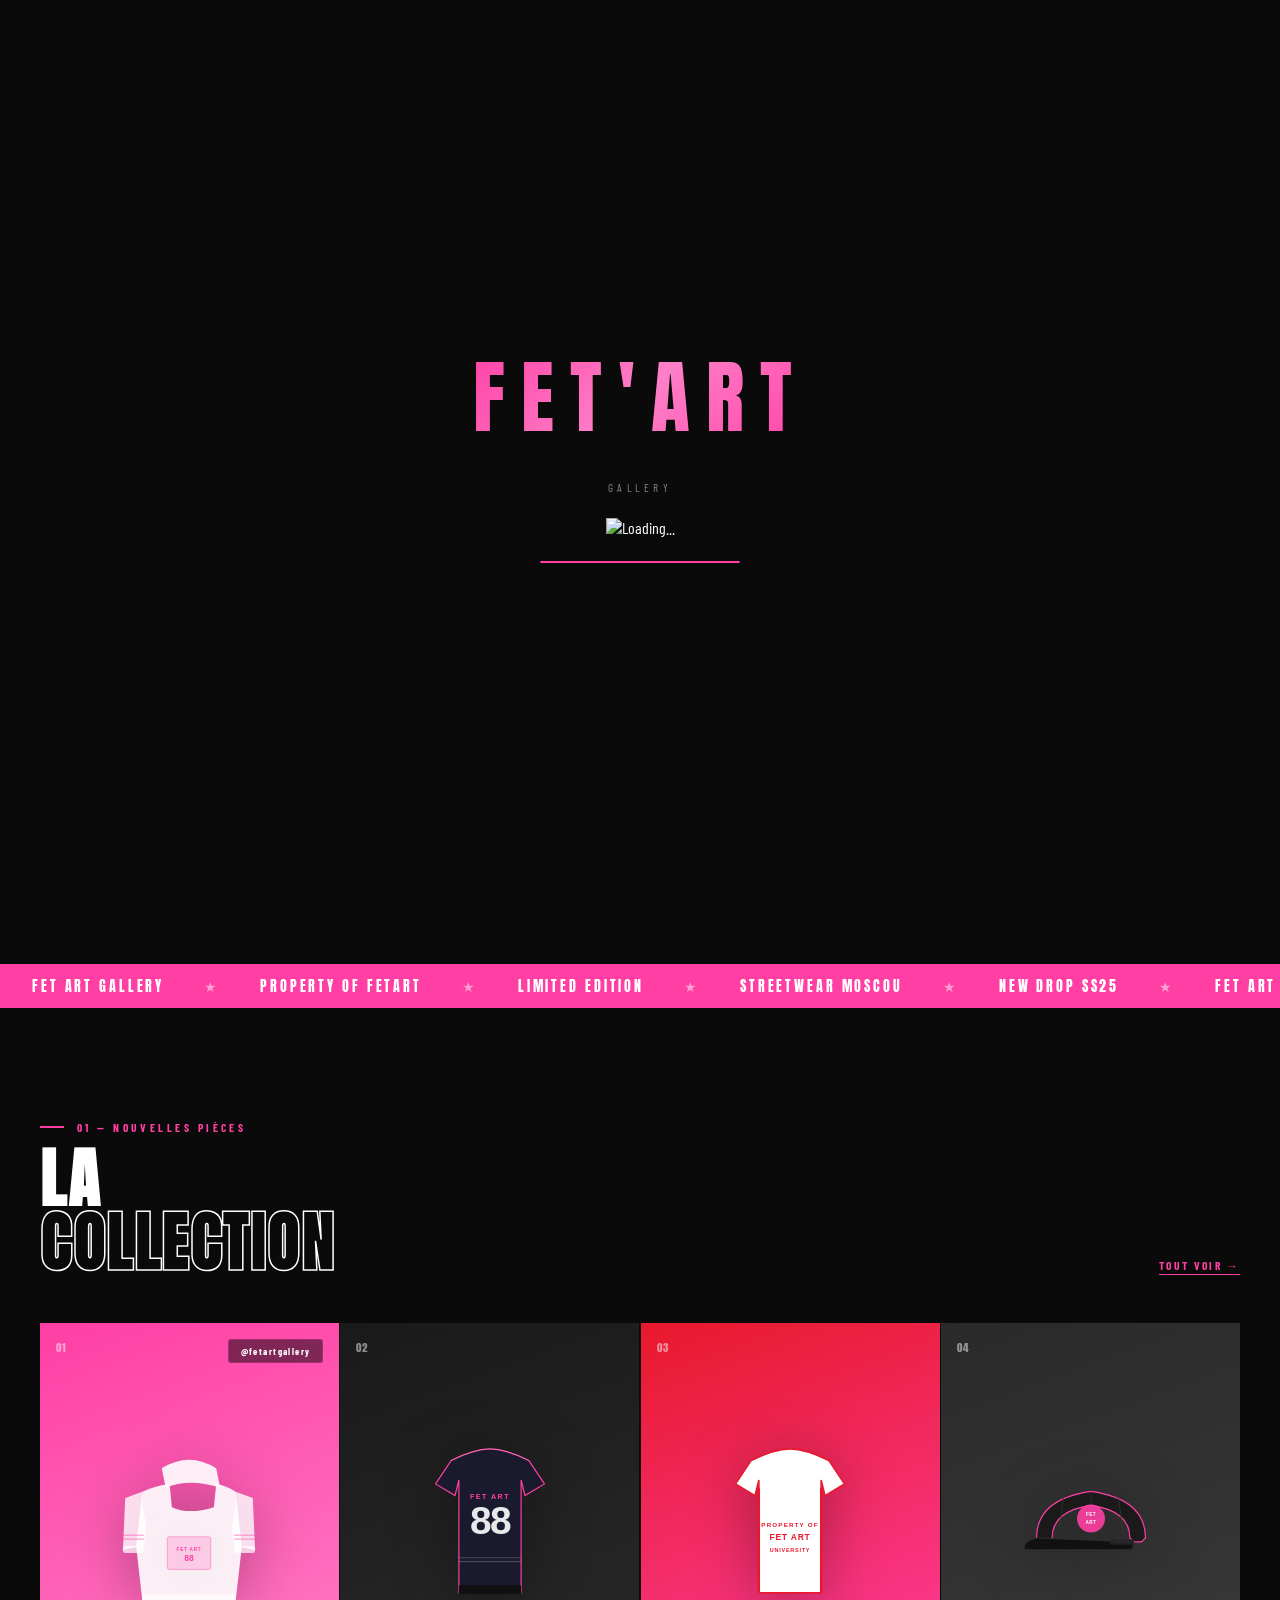
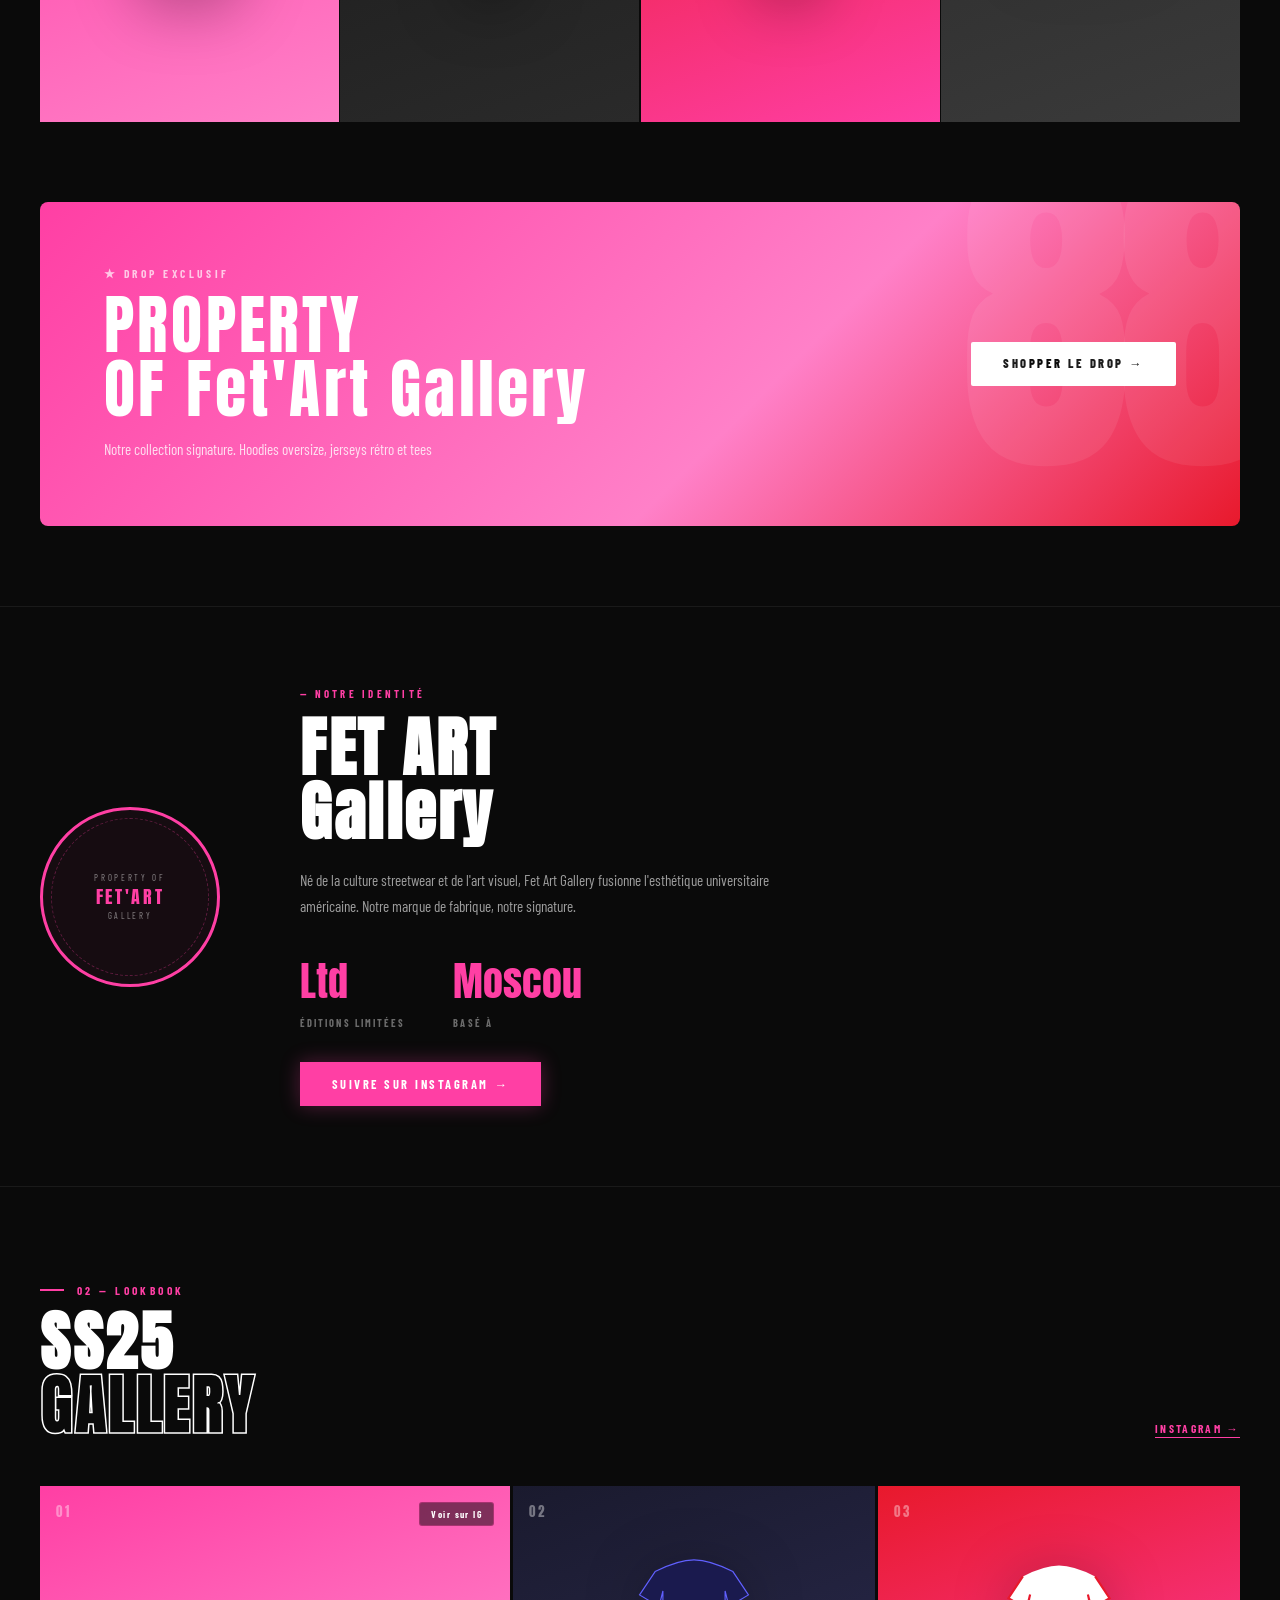
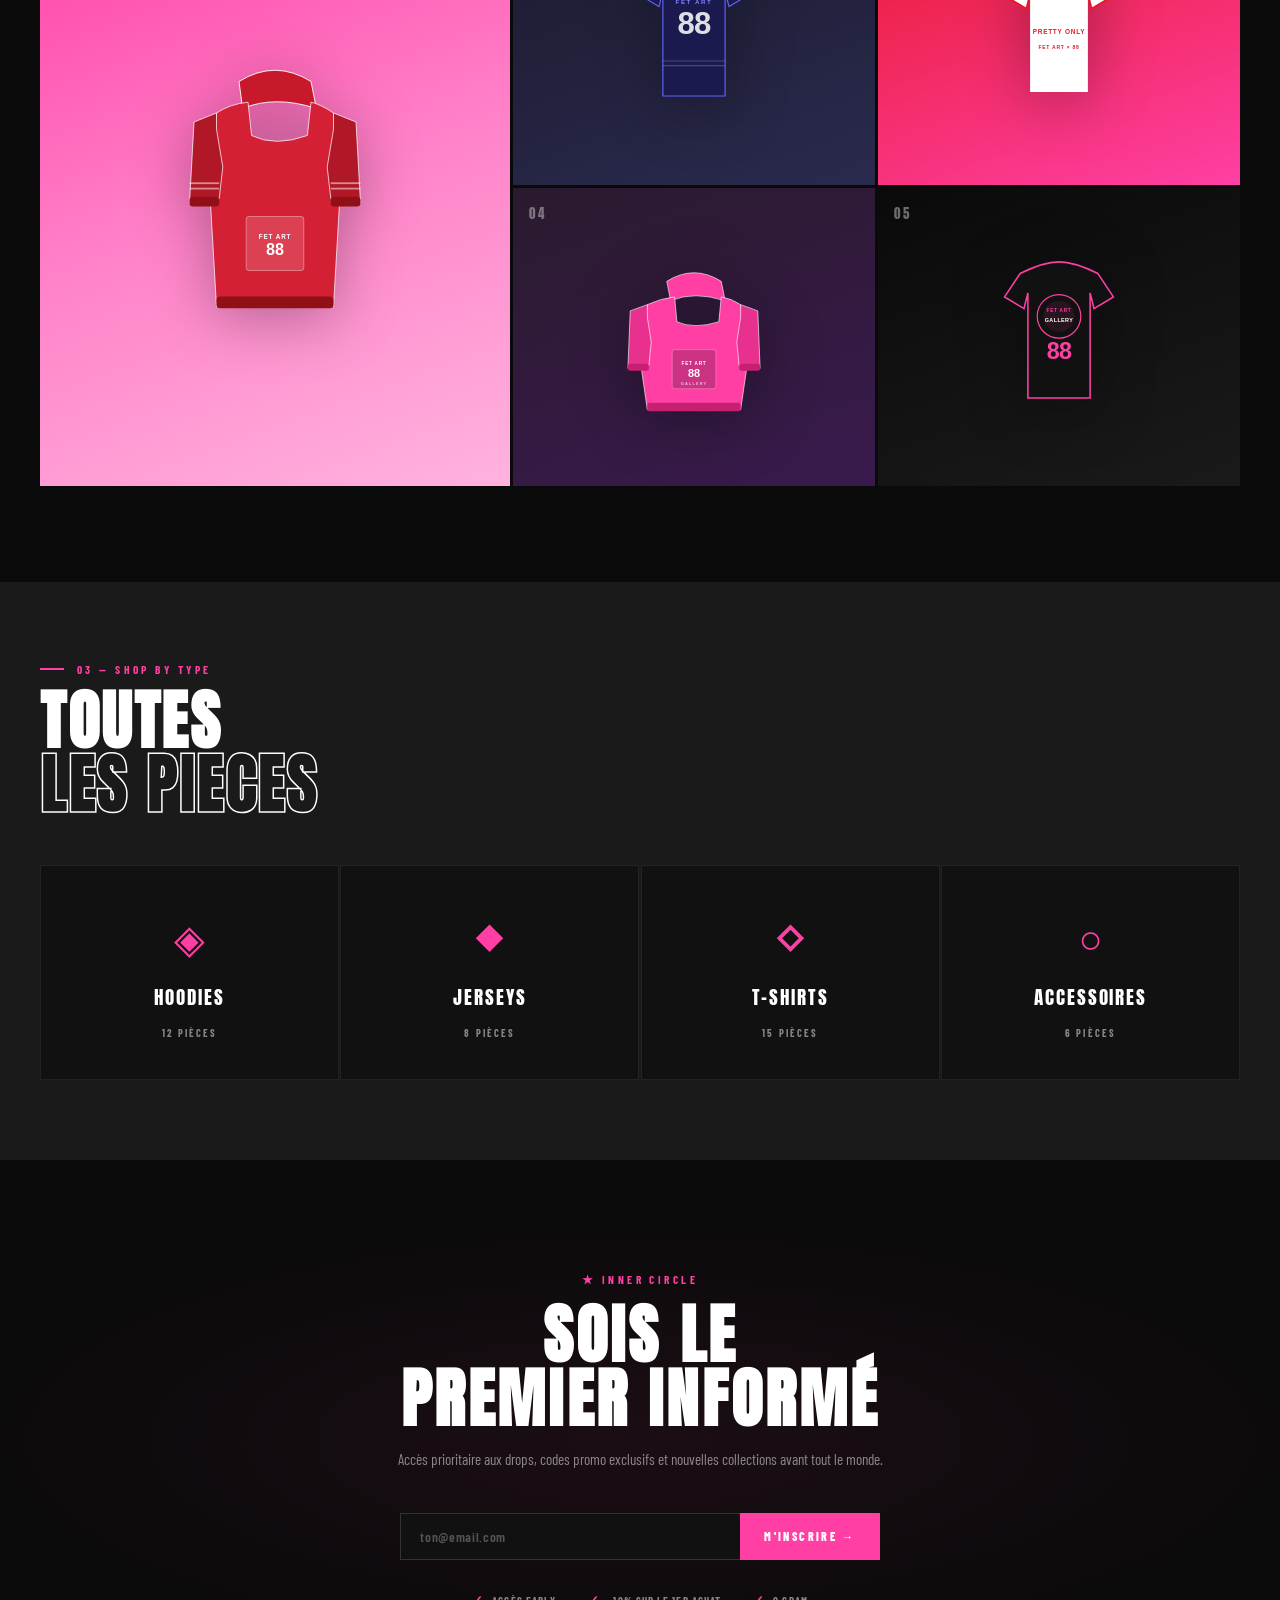
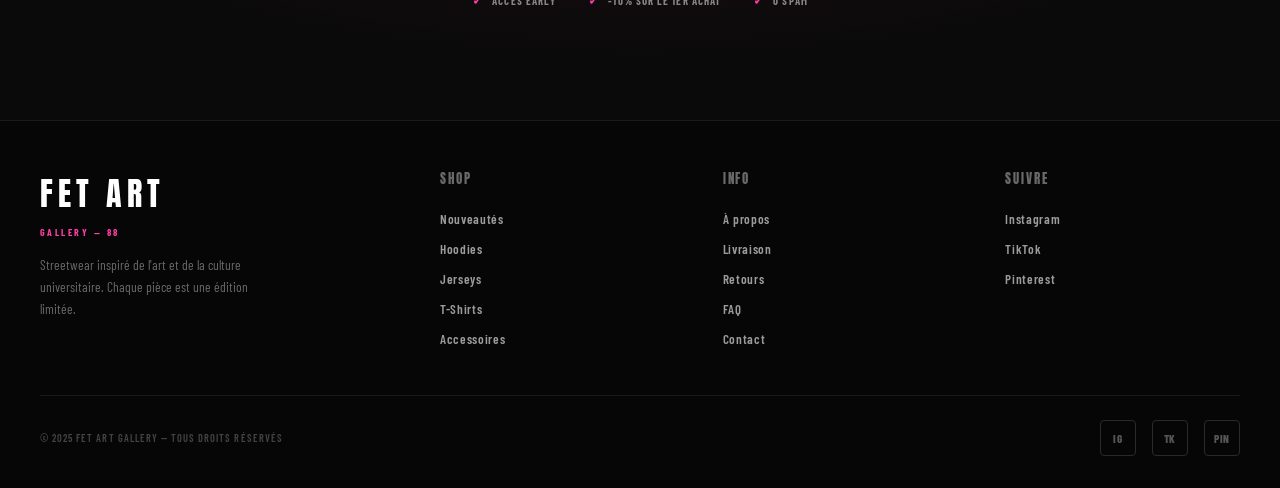
==== index.html @ cafc97fa "indexing" ====
<!DOCTYPE html>
<html lang="fr">
<head>
<meta charset="UTF-8">
<meta name="viewport" content="width=device-width, initial-scale=1.0">
<title>FET ART GALLERY — Property of the Streets</title>
<link rel="preconnect" href="https://fonts.googleapis.com">
<link rel="preconnect" href="https://fonts.gstatic.com" crossorigin>
<link href="https://fonts.googleapis.com/css2?family=Anton&family=Oswald:wght@400;500;600;700&family=Barlow+Condensed:ital,wght@0,400;0,600;0,700;0,800;0,900;1,700;1,900&family=Permanent+Marker&display=swap" rel="stylesheet">
<link rel="stylesheet" href="style/style.css">
</head>
<body>


<!-- LOADER -->
<div class="loader" id="loader">
  <div class="loader-logo">FET'ART</div>
  <div class="loader-sub">Gallery</div>
  <img src="hoodies.jpg" alt="Loading..." class="loader-gif">
  <div class="loader-bar"><div class="loader-bar-fill"></div></div>
</div>

<!-- NAV -->
<nav>
  <a href="#" class="nav-logo">
    FET ART
    <span class="nav-logo-badge">Gallery</span>
  </a>
  <ul class="nav-links">
    <li class="mobile-visible">
  <a href="fetart-shop.html">Collections</a></li>
    <li><a href="#lookbook">Lookbook</a></li>
    <li><a href="#categories">Catégories</a></li>
    <li><a href="https://www.instagram.com/fetartgallery/" target="_blank">Instagram</a></li>
    <li><a href="#newsletter" class="nav-cta">Shop Now</a></li>
  </ul>
</nav>

<!-- HERO -->
<section class="hero">
  <div class="hero-bg"></div>
  <div class="hero-left">
    <div class="hero-eyebrow reveal">Collection SS25 — Limited Drop</div>
    <h1 class="hero-title reveal" style="transition-delay:0.1s">
      PROP<br>
      <span class="outline">ERTY OF</span><br>
      <span class="pink">FET'ART</span>
    </h1>
    <div class="hero-tag-pill reveal" style="transition-delay:0.2s">
      <span></span> Nouveau drop disponible
    </div>
    <p class="hero-desc reveal" style="transition-delay:0.25s">
      Hoodies, jerseys et tees universitaires — conçus pour ceux qui portent l'art comme une identité. Éditions limitées, style infini.
    </p>
    <div class="hero-btns reveal" style="transition-delay:0.3s">
      <a href="fetart-shop.html" class="btn-primary">Voir la collection →</a>
      <a href="https://www.instagram.com/fetartgallery/" target="_blank" class="btn-outline">@ Instagram</a>
    </div>
  </div>

  <div class="hero-right reveal" style="transition-delay:0.2s">
    <div class="hero-product-card">
      <div class="hero-product-bg">
        <!-- Hoodie illustration SVG -->
        <img src="hoodiees pink.PNG" class="twizy" srcset="">
      </div>
      <div class="hero-product-meta">
        <span class="meta-name">GALLERY HOODIE</span>
        <span class="meta-price">€89</span>
        <span class="meta-badge">NEW</span>
      </div>
    </div>
  </div>
</section>

<!-- MARQUEE -->
<div class="marquee-wrapper">
  <div class="marquee-track">
    <span>FET ART GALLERY</span><span class="dot">★</span>
    <span>PROPERTY OF FetArt</span><span class="dot">★</span>
    <span>LIMITED EDITION</span><span class="dot">★</span>
    <span>STREETWEAR MOSCOU</span><span class="dot">★</span>
    <span>NEW DROP SS25</span><span class="dot">★</span>
    <span>FET ART UNIVERSITY</span><span class="dot">★</span>
    <span>FET ART GALLERY</span><span class="dot">★</span>
    <span>PROPERTY OF FetArt</span><span class="dot">★</span>
    <span>LIMITED EDITION</span><span class="dot">★</span>
    <span>STREETWEAR PARIS</span><span class="dot">★</span>
    <span>NEW DROP SS25</span><span class="dot">★</span>
    <span>FET ART UNIVERSITY</span><span class="dot">★</span>
  </div>
</div>

<!-- COLLECTIONS -->
<section class="collections" id="collections">
  <div class="col-header reveal">
    <div>
      <div class="section-eyebrow">01 — Nouvelles pièces</div>
      <h2 class="section-title-big">LA<br><span class="outline">COLLECTION</span></h2>
    </div>
    <a href="fetart-shop.html" class="view-all">Tout voir →</a>
  </div>
  <div class="col-grid">
    <!-- Card 1 — Hoodie Pink -->
    <div class="col-card reveal" style="transition-delay:0.05s">
      <div class="col-card-label">01</div>
      <a href="#" class="insta-tag">@fetartgallery</a>
      <div class="col-card-inner">
        <div class="col-card-bg bg-pink"></div>
        <div class="card-product-img">
          <svg viewBox="0 0 180 200" xmlns="http://www.w3.org/2000/svg" width="140" class="product-shape">
            <path d="M55 30 Q90 8 125 30 L130 55 Q90 42 60 55 Z" fill="white" opacity="0.9"/>
            <path d="M30 60 L22 130 L30 200 L150 200 L158 130 L150 60 Q138 52 125 50 L122 80 Q90 90 68 80 L65 50 Q47 52 30 60Z" fill="white" opacity="0.9"/>
            <path d="M30 60 L8 68 L5 135 L32 130 L35 105 L30 75Z" fill="white" opacity="0.8"/>
            <path d="M150 60 L172 68 L175 135 L148 130 L145 105 L150 75Z" fill="white" opacity="0.8"/>
            <rect x="5" y="130" width="27" height="9" rx="3" fill="rgba(255,255,255,0.7)"/>
            <rect x="148" y="130" width="27" height="9" rx="3" fill="rgba(255,255,255,0.7)"/>
            <rect x="30" y="192" width="120" height="9" rx="3" fill="rgba(255,255,255,0.7)"/>
            <rect x="62" y="118" width="56" height="42" rx="3" fill="rgba(255,63,164,0.2)" stroke="rgba(255,63,164,0.5)" stroke-width="1"/>
            <text x="90" y="136" text-anchor="middle" font-family="sans-serif" font-size="6" font-weight="900" fill="#FF3FA4" letter-spacing="1">FET ART</text>
            <text x="90" y="149" text-anchor="middle" font-family="sans-serif" font-size="11" font-weight="900" fill="#FF3FA4">88</text>
            <line x1="5" y1="116" x2="32" y2="116" stroke="rgba(255,63,164,0.5)" stroke-width="1.5"/>
            <line x1="5" y1="121" x2="32" y2="121" stroke="rgba(255,63,164,0.5)" stroke-width="1.5"/>
            <line x1="148" y1="116" x2="175" y2="116" stroke="rgba(255,63,164,0.5)" stroke-width="1.5"/>
            <line x1="148" y1="121" x2="175" y2="121" stroke="rgba(255,63,164,0.5)" stroke-width="1.5"/>
          </svg>
        </div>
      </div>
      <div class="col-card-info">
        <div class="card-name">HOODIE PINK</div>
        <div class="card-price">€89</div>
        <div class="card-add">+ Ajouter au panier</div>
      </div>
    </div>

    <!-- Card 2 — Jersey Dark -->
    <div class="col-card reveal" style="transition-delay:0.1s">
      <div class="col-card-label">02</div>
      <div class="col-card-inner">
        <div class="col-card-bg bg-dark"></div>
        <div class="card-product-img">
          <svg viewBox="0 0 180 200" xmlns="http://www.w3.org/2000/svg" width="140" class="product-shape">
            <!-- Jersey / tshirt shape -->
            <path d="M40 20 L20 50 L45 65 L50 45 L50 190 L130 190 L130 45 L135 65 L160 50 L140 20 Q110 5 90 5 Q70 5 40 20Z" fill="#1A1A2E" stroke="#FF3FA4" stroke-width="1.5"/>
            <path d="M40 20 Q70 5 90 5 Q110 5 140 20" fill="none" stroke="white" stroke-width="1" opacity="0.3"/>
            <!-- Number 88 on jersey -->
            <text x="90" y="115" text-anchor="middle" font-family="sans-serif" font-size="50" font-weight="900" fill="white" opacity="0.9" letter-spacing="-2">88</text>
            <text x="90" y="70" text-anchor="middle" font-family="sans-serif" font-size="9" font-weight="700" fill="#FF3FA4" letter-spacing="2">FET ART</text>
            <rect x="50" y="180" width="80" height="12" rx="2" fill="#111"/>
            <line x1="50" y1="145" x2="130" y2="145" stroke="white" stroke-width="1.5" opacity="0.2"/>
            <line x1="50" y1="150" x2="130" y2="150" stroke="white" stroke-width="1.5" opacity="0.2"/>
          </svg>
        </div>
      </div>
      <div class="col-card-info">
        <div class="card-name">JERSEY 88</div>
        <div class="card-price">€75</div>
        <div class="card-add">+ Ajouter au panier</div>
      </div>
    </div>

    <!-- Card 3 — Tee Red/White -->
    <div class="col-card reveal" style="transition-delay:0.15s">
      <div class="col-card-label">03</div>
      <div class="col-card-inner">
        <div class="col-card-bg bg-pink2"></div>
        <div class="card-product-img">
          <svg viewBox="0 0 180 200" xmlns="http://www.w3.org/2000/svg" width="140" class="product-shape">
            <path d="M40 20 L20 50 L45 65 L50 45 L50 190 L130 190 L130 45 L135 65 L160 50 L140 20 Q110 5 90 5 Q70 5 40 20Z" fill="white"/>
            <path d="M40 20 L20 50 L45 65 L50 45 L50 190 L130 190 L130 45 L135 65 L160 50 L140 20 Q110 5 90 5 Q70 5 40 20Z" fill="none" stroke="#E8192C" stroke-width="2"/>
            <line x1="50" y1="55" x2="50" y2="190" stroke="#E8192C" stroke-width="3"/>
            <line x1="130" y1="55" x2="130" y2="190" stroke="#E8192C" stroke-width="3"/>
            <text x="90" y="105" text-anchor="middle" font-family="sans-serif" font-size="8" font-weight="900" fill="#E8192C" letter-spacing="1.5">PROPERTY OF</text>
            <text x="90" y="122" text-anchor="middle" font-family="sans-serif" font-size="11" font-weight="900" fill="#E8192C" letter-spacing="1">FET ART</text>
            <text x="90" y="138" text-anchor="middle" font-family="sans-serif" font-size="7" font-weight="700" fill="#E8192C" letter-spacing="1">UNIVERSITY</text>
          </svg>
        </div>
      </div>
      <div class="col-card-info">
        <div class="card-name">TEE PROPERTY OF</div>
        <div class="card-price">€55</div>
        <div class="card-add">+ Ajouter au panier</div>
      </div>
    </div>

    <!-- Card 4 — Cap -->
    <div class="col-card reveal" style="transition-delay:0.2s">
      <div class="col-card-label">04</div>
      <div class="col-card-inner">
        <div class="col-card-bg bg-gray"></div>
        <div class="card-product-img">
          <svg viewBox="0 0 180 140" xmlns="http://www.w3.org/2000/svg" width="140" class="product-shape">
            <!-- Cap shape -->
            <path d="M20 90 Q20 40 90 30 Q160 40 160 90 L155 95 L145 95 L140 90 Q140 55 90 48 Q40 55 40 90 L35 95 L25 95 Z" fill="#1A1A1A" stroke="#FF3FA4" stroke-width="1.5"/>
            <!-- Brim -->
            <path d="M20 90 Q0 95 5 105 L140 105 Q145 105 145 95 Z" fill="#111" stroke="#333" stroke-width="1"/>
            <!-- Panel seams -->
            <line x1="90" y1="30" x2="90" y2="90" stroke="#333" stroke-width="1"/>
            <line x1="55" y1="35" x2="48" y2="90" stroke="#333" stroke-width="1"/>
            <line x1="125" y1="35" x2="132" y2="90" stroke="#333" stroke-width="1"/>
            <!-- Logo patch -->
            <circle cx="90" cy="65" r="18" fill="#FF3FA4" opacity="0.9"/>
            <text x="90" y="62" text-anchor="middle" font-family="sans-serif" font-size="6" font-weight="900" fill="white" letter-spacing="0.5">FET</text>
            <text x="90" y="72" text-anchor="middle" font-family="sans-serif" font-size="6" font-weight="900" fill="white" letter-spacing="0.5">ART</text>
            <!-- Snapback -->
            <rect x="115" y="92" width="30" height="6" rx="2" fill="#222" stroke="#333" stroke-width="0.5"/>
            <line x1="120" y1="95" x2="140" y2="95" stroke="#444" stroke-width="0.5"/>
          </svg>
        </div>
      </div>
      <div class="col-card-info">
        <div class="card-name">SNAPBACK CAP</div>
        <div class="card-price">€45</div>
        <div class="card-add">+ Ajouter au panier</div>
      </div>
    </div>
  </div>
</section>

<!-- FEATURED BANNER -->
<div class="featured-banner reveal">
  <div>
    <div class="featured-label">★ Drop Exclusif</div>
    <div class="featured-title">PROPERTY<br>OF Fet'Art Gallery</div>
    <p class="featured-desc">Notre collection signature. Hoodies oversize, jerseys rétro et tees</p>
  </div>
  <a href="#" class="btn-white">Shopper le drop →</a>
</div>

<!-- UNIVERSITY STRIP -->
<section class="university-strip" id="about">
  <div class="univ-logo-block reveal">
    <div class="univ-logo-circle">
      <div class="univ-of">Property of</div>
      <div class="univ-main">FET'ART</div>
      <div class="univ-num"></div>
      <div class="univ-of">Gallery</div>
    </div>
  </div>
  <div class="univ-content">
    <div class="univ-tag reveal">— Notre identité</div>
    <h2 class="univ-title reveal" style="transition-delay:0.1s">FET ART<br>Gallery</h2>
    <p class="univ-desc reveal" style="transition-delay:0.15s">Né de la culture streetwear et de l'art visuel, Fet Art Gallery fusionne l'esthétique universitaire américaine. Notre marque de fabrique, notre signature.</p>
    <div class="univ-stats reveal" style="transition-delay:0.2s">
      <div class="stat-block">
        <span class="stat-num">Ltd</span>
        <span class="stat-label">Éditions limitées</span>
      </div>
      <div class="stat-block">
        <span class="stat-num">Moscou</span>
        <span class="stat-label">Basé à</span>
      </div>
    </div>
    <a href="https://www.instagram.com/fetartgallery/" target="_blank" class="btn-primary reveal" style="transition-delay:0.25s">Suivre sur Instagram →</a>
  </div>
</section>

<!-- LOOKBOOK -->
<section class="lookbook" id="lookbook">
  <div class="col-header reveal">
    <div>
      <div class="section-eyebrow">02 — Lookbook</div>
      <h2 class="section-title-big">SS25<br><span class="outline">GALLERY</span></h2>
    </div>
    <a href="https://www.instagram.com/fetartgallery/" target="_blank" class="view-all">Instagram →</a>
  </div>
  <div class="lookbook-grid">
    <div class="look-item reveal" style="transition-delay:0.05s">
      <div class="look-bg look-bg-1">
        <div class="look-inner-content">
          <svg viewBox="0 0 200 300" xmlns="http://www.w3.org/2000/svg" width="180" class="product-shape">
            <path d="M60 35 Q100 10 140 35 L146 65 Q100 50 64 65 Z" fill="#C8192C" stroke="white" stroke-width="1"/>
            <path d="M35 70 L28 165 L35 285 L165 285 L172 165 L165 70 Q150 60 140 58 L136 95 Q100 108 74 95 L70 58 Q50 60 35 70Z" fill="#D42035" stroke="white" stroke-width="0.8"/>
            <path d="M35 70 L10 80 L5 170 L38 165 L42 130 L35 88Z" fill="#B01828" stroke="white" stroke-width="0.8"/>
            <path d="M165 70 L190 80 L195 170 L162 165 L158 130 L165 88Z" fill="#B01828" stroke="white" stroke-width="0.8"/>
            <rect x="5" y="163" width="33" height="11" rx="4" fill="#901015"/>
            <rect x="162" y="163" width="33" height="11" rx="4" fill="#901015"/>
            <rect x="35" y="274" width="130" height="13" rx="4" fill="#901015"/>
            <rect x="68" y="185" width="64" height="60" rx="3" fill="rgba(255,255,255,0.15)" stroke="rgba(255,255,255,0.4)" stroke-width="1"/>
            <text x="100" y="210" text-anchor="middle" font-family="sans-serif" font-size="7" font-weight="900" fill="white" letter-spacing="1">FET ART</text>
            <text x="100" y="228" text-anchor="middle" font-family="sans-serif" font-size="18" font-weight="900" fill="white">88</text>
            <line x1="5" y1="148" x2="38" y2="148" stroke="white" stroke-width="2" opacity="0.5"/>
            <line x1="5" y1="154" x2="38" y2="154" stroke="white" stroke-width="2" opacity="0.5"/>
            <line x1="162" y1="148" x2="195" y2="148" stroke="white" stroke-width="2" opacity="0.5"/>
            <line x1="162" y1="154" x2="195" y2="154" stroke="white" stroke-width="2" opacity="0.5"/>
          </svg>
        </div>
      </div>
      <span class="look-number">01</span>
      <a href="https://www.instagram.com/fetartgallery/" target="_blank" class="insta-tag">Voir sur IG</a>
      <div class="look-caption">
        <div class="look-caption-name">HOODIE RED × WHITE</div>
        <div class="look-caption-ref">Collection SS25 — €89</div>
      </div>
    </div>

    <div class="look-item reveal" style="transition-delay:0.1s">
      <div class="look-bg look-bg-2">
        <div class="look-inner-content">
          <svg viewBox="0 0 180 200" xmlns="http://www.w3.org/2000/svg" width="140" class="product-shape">
            <path d="M40 20 L20 50 L45 65 L50 45 L50 180 L130 180 L130 45 L135 65 L160 50 L140 20 Q110 5 90 5 Q70 5 40 20Z" fill="#1A1A4E" stroke="#6060FF" stroke-width="1.5"/>
            <text x="90" y="100" text-anchor="middle" font-family="sans-serif" font-size="40" font-weight="900" fill="white" opacity="0.85" letter-spacing="-1">88</text>
            <text x="90" y="62" text-anchor="middle" font-family="sans-serif" font-size="8" font-weight="700" fill="#8080FF" letter-spacing="2">FET ART</text>
            <line x1="50" y1="135" x2="130" y2="135" stroke="white" stroke-width="1.5" opacity="0.2"/>
            <line x1="50" y1="141" x2="130" y2="141" stroke="white" stroke-width="1.5" opacity="0.2"/>
          </svg>
        </div>
      </div>
      <span class="look-number">02</span>
      <div class="look-caption">
        <div class="look-caption-name">JERSEY NAVY</div>
        <div class="look-caption-ref">Collection SS25 — €75</div>
      </div>
    </div>

    <div class="look-item reveal" style="transition-delay:0.15s">
      <div class="look-bg look-bg-4">
        <div class="look-inner-content">
          <svg viewBox="0 0 180 200" xmlns="http://www.w3.org/2000/svg" width="130" class="product-shape">
            <path d="M40 20 L20 50 L45 65 L50 45 L50 180 L130 180 L130 45 L135 65 L160 50 L140 20 Q110 5 90 5 Q70 5 40 20Z" fill="white"/>
            <path d="M40 20 L20 50 L45 65 L50 45" fill="none" stroke="#E8192C" stroke-width="3"/>
            <path d="M140 20 L160 50 L135 65 L130 45" fill="none" stroke="#E8192C" stroke-width="3"/>
            <text x="90" y="100" text-anchor="middle" font-family="sans-serif" font-size="9" font-weight="900" fill="#E8192C" letter-spacing="1">PRETTY ONLY</text>
            <text x="90" y="120" text-anchor="middle" font-family="sans-serif" font-size="7" font-weight="700" fill="#E8192C" letter-spacing="1">FET ART × 88</text>
          </svg>
        </div>
      </div>
      <span class="look-number">03</span>
      <div class="look-caption">
        <div class="look-caption-name">TEE PRETTY ONLY</div>
        <div class="look-caption-ref">Collab — €60</div>
      </div>
    </div>

    <div class="look-item reveal" style="transition-delay:0.2s">
      <div class="look-bg look-bg-3">
        <div class="look-inner-content">
          <svg viewBox="0 0 180 200" xmlns="http://www.w3.org/2000/svg" width="140" class="product-shape">
            <path d="M55 30 Q90 8 125 30 L130 55 Q90 42 60 55 Z" fill="#FF3FA4" stroke="white" stroke-width="0.8"/>
            <path d="M30 60 L22 140 L30 195 L150 195 L158 140 L150 60 Q138 52 125 50 L122 82 Q90 92 68 82 L65 50 Q47 52 30 60Z" fill="#FF3FA4" stroke="white" stroke-width="0.8"/>
            <path d="M30 60 L8 68 L5 142 L32 138 L35 108 L30 76Z" fill="#E8308E" stroke="white" stroke-width="0.8"/>
            <path d="M150 60 L172 68 L175 142 L148 138 L145 108 L150 76Z" fill="#E8308E" stroke="white" stroke-width="0.8"/>
            <rect x="5" y="136" width="27" height="9" rx="3" fill="#C82070"/>
            <rect x="148" y="136" width="27" height="9" rx="3" fill="#C82070"/>
            <rect x="30" y="186" width="120" height="11" rx="3" fill="#C82070"/>
            <rect x="62" y="118" width="56" height="50" rx="3" fill="rgba(0,0,0,0.2)" stroke="rgba(255,255,255,0.3)" stroke-width="1"/>
            <text x="90" y="138" text-anchor="middle" font-family="sans-serif" font-size="6" font-weight="900" fill="white" letter-spacing="1">FET ART</text>
            <text x="90" y="153" text-anchor="middle" font-family="sans-serif" font-size="14" font-weight="900" fill="white">88</text>
            <text x="90" y="163" text-anchor="middle" font-family="sans-serif" font-size="5" font-weight="700" fill="rgba(255,255,255,0.7)" letter-spacing="1.5">GALLERY</text>
          </svg>
        </div>
      </div>
      <span class="look-number">04</span>
      <div class="look-caption">
        <div class="look-caption-name">HOODIE FULL PINK</div>
        <div class="look-caption-ref">Collection SS25 — €89</div>
      </div>
    </div>

    <div class="look-item reveal" style="transition-delay:0.25s">
      <div class="look-bg look-bg-5">
        <div class="look-inner-content">
          <svg viewBox="0 0 180 200" xmlns="http://www.w3.org/2000/svg" width="140" class="product-shape">
            <path d="M40 20 L20 50 L45 65 L50 45 L50 180 L130 180 L130 45 L135 65 L160 50 L140 20 Q110 5 90 5 Q70 5 40 20Z" fill="#111" stroke="#FF3FA4" stroke-width="2"/>
            <circle cx="90" cy="75" r="28" fill="none" stroke="#FF3FA4" stroke-width="1.5"/>
            <circle cx="90" cy="75" r="20" fill="rgba(255,63,164,0.1)"/>
            <text x="90" y="70" text-anchor="middle" font-family="sans-serif" font-size="6" font-weight="900" fill="#FF3FA4" letter-spacing="1">FET ART</text>
            <text x="90" y="82" text-anchor="middle" font-family="sans-serif" font-size="7" font-weight="900" fill="white" letter-spacing="0.5">GALLERY</text>
            <text x="90" y="130" text-anchor="middle" font-family="sans-serif" font-size="30" font-weight="900" fill="#FF3FA4" letter-spacing="-1">88</text>
          </svg>
        </div>
      </div>
      <span class="look-number">05</span>
      <div class="look-caption">
        <div class="look-caption-name">TEE CIRCLE BLACK</div>
        <div class="look-caption-ref">Collection SS25 — €55</div>
      </div>
    </div>
  </div>
</section>

<!-- CATEGORIES -->
<section class="categories" id="categories">
  <div class="col-header reveal">
    <div>
      <div class="section-eyebrow">03 — Shop by type</div>
      <h2 class="section-title-big">TOUTES<br><span class="outline">LES PIECES</span></h2>
    </div>
  </div>
  <div class="cat-grid" style="margin-top:3rem">
    <div class="cat-item reveal" style="transition-delay:0.05s">
      <div class="cat-icon">◈</div>
      <div class="cat-name">HOODIES</div>
      <div class="cat-count">12 pièces</div>
    </div>
    <div class="cat-item reveal" style="transition-delay:0.1s">
      <div class="cat-icon">◆</div>
      <div class="cat-name">JERSEYS</div>
      <div class="cat-count">8 pièces</div>
    </div>
    <div class="cat-item reveal" style="transition-delay:0.15s">
      <div class="cat-icon">◇</div>
      <div class="cat-name">T-SHIRTS</div>
      <div class="cat-count">15 pièces</div>
    </div>
    <div class="cat-item reveal" style="transition-delay:0.2s">
      <div class="cat-icon">○</div>
      <div class="cat-name">ACCESSOIRES</div>
      <div class="cat-count">6 pièces</div>
    </div>
  </div>
</section>

<!-- NEWSLETTER -->
<section class="newsletter" id="newsletter">
  <div class="nl-inner">
    <div class="nl-eyebrow reveal">★ Inner Circle</div>
    <h2 class="nl-title reveal" style="transition-delay:0.1s">SOIS LE<br>PREMIER INFORMÉ</h2>
    <p class="nl-desc reveal" style="transition-delay:0.15s">Accès prioritaire aux drops, codes promo exclusifs et nouvelles collections avant tout le monde.</p>
    <div class="nl-form-row reveal" style="transition-delay:0.2s">
      <input class="nl-input" type="email" placeholder="ton@email.com">
      <button class="nl-submit" onclick="this.textContent='✓ Inscrit !'; this.style.background='#1A9E50'">M'inscrire →</button>
    </div>
    <div class="nl-perks reveal" style="transition-delay:0.25s">
      <span class="nl-perk">Accès early</span>
      <span class="nl-perk">-10% sur le 1er achat</span>
      <span class="nl-perk">0 spam</span>
    </div>
  </div>
</section>

<!-- FOOTER -->
<footer>
  <div class="footer-top">
    <div class="footer-brand">
      <div class="footer-logo-text">FET ART</div>
      <div class="footer-logo-sub">Gallery — 88</div>
      <p class="footer-tagline">Streetwear inspiré de l'art et de la culture universitaire. Chaque pièce est une édition limitée.</p>
    </div>
    <div>
      <div class="footer-col-title">Shop</div>
      <ul class="footer-links">
        <li><a href="#">Nouveautés</a></li>
        <li><a href="#">Hoodies</a></li>
        <li><a href="#">Jerseys</a></li>
        <li><a href="#">T-Shirts</a></li>
        <li><a href="#">Accessoires</a></li>
      </ul>
    </div>
    <div>
      <div class="footer-col-title">Info</div>
      <ul class="footer-links">
        <li><a href="#">À propos</a></li>
        <li><a href="#">Livraison</a></li>
        <li><a href="#">Retours</a></li>
        <li><a href="#">FAQ</a></li>
        <li><a href="#">Contact</a></li>
      </ul>
    </div>
    <div>
      <div class="footer-col-title">Suivre</div>
      <ul class="footer-links">
        <li><a href="https://www.instagram.com/fetartgallery/" target="_blank">Instagram</a></li>
        <li><a href="#">TikTok</a></li>
        <li><a href="#">Pinterest</a></li>
      </ul>
    </div>
  </div>
  <div class="footer-bottom">
    <div class="footer-copy">© 2025 Fet Art Gallery — Tous droits réservés</div>
    <div class="footer-social">
      <a href="https://www.instagram.com/fetartgallery/" class="social-btn" target="_blank">IG</a>
      <a href="#" class="social-btn">TK</a>
      <a href="#" class="social-btn">PIN</a>
    </div>
  </div>
</footer>

<script>
// Loader
window.addEventListener('load', () => {
  setTimeout(() => document.getElementById('loader').classList.add('gone'), 2300);
});


// Scroll reveal
const obs = new IntersectionObserver(entries => {
  entries.forEach(e => { if(e.isIntersecting) e.target.classList.add('visible'); });
}, { threshold: 0.1 });
document.querySelectorAll('.reveal').forEach(el => obs.observe(el));
</script>
</body>
</html>
---- style/style.css ----
*, *::before, *::after { margin: 0; padding: 0; box-sizing: border-box; }

:root {
  --pink: #FF3FA4;
  --pink-light: #FF80C8;
  --pink-pale: #FFD6EE;
  --black: #0A0A0A;
  --white: #FFFFFF;
  --gray: #1A1A1A;
  --gray-mid: #888;
  --red: #E8192C;
  --blue-ath: #1A3EBE;
}

html { scroll-behavior: smooth; }

body {
  background: var(--black);
  color: var(--white);
  font-family: 'Barlow Condensed', sans-serif;
  overflow-x: hidden;
}

/* ─── CUSTOM CURSOR ─── */
.cursor { position: fixed; width: 14px; height: 14px; background: var(--pink); border-radius: 50%; pointer-events: none; z-index: 9999; transform: translate(-50%,-50%); transition: transform 0.08s; mix-blend-mode: difference; }
.cursor-ring { position: fixed; width: 38px; height: 38px; border: 1.5px solid var(--pink); border-radius: 50%; pointer-events: none; z-index: 9998; transform: translate(-50%,-50%); transition: left 0.12s, top 0.12s, width 0.2s, height 0.2s; }

/* ─── LOADER ─── */
.loader { position: fixed; inset: 0; background: var(--black); z-index: 2000; display: flex; align-items: center; justify-content: center; flex-direction: column; gap: 1.5rem; transition: opacity 0.7s ease; }
.loader.gone { opacity: 0; pointer-events: none; }
.loader-logo { font-family: 'Anton', sans-serif; font-size: 5rem; letter-spacing: 0.2em; background: linear-gradient(135deg, var(--pink), var(--pink-light), var(--pink)); -webkit-background-clip: text; -webkit-text-fill-color: transparent; animation: shimmer 1.5s ease-in-out infinite; }
@keyframes shimmer { 0%,100% { filter: brightness(1); } 50% { filter: brightness(1.4); } }
.loader-sub { font-family: 'Barlow Condensed', sans-serif; font-size: 0.7rem; letter-spacing: 0.4em; color: var(--gray-mid); text-transform: uppercase; }
.loader-bar { width: 200px; height: 2px; background: #222; border-radius: 99px; overflow: hidden; }
.loader-bar-fill { height: 100%; width: 0; background: var(--pink); border-radius: 99px; animation: fillBar 1.6s cubic-bezier(.4,0,.2,1) forwards; }
@keyframes fillBar { to { width: 100%; } }

/* ─── NAV ─── */
nav {
  position: fixed; top: 0; left: 0; right: 0; z-index: 500;
  display: flex; justify-content: space-between; align-items: center;
  padding: 1rem 2.5rem;
  background: rgba(10,10,10,0.85);
  backdrop-filter: blur(12px);
  border-bottom: 1px solid rgba(255,63,164,0.2);
}
.nav-logo {
  font-family: 'Anton', sans-serif;
  font-size: 1.6rem;
  letter-spacing: 0.15em;
  color: var(--white);
  text-decoration: none;
  display: flex;
  align-items: center;
  gap: 0.5rem;
}
.nav-logo-badge {
  background: var(--pink);
  color: var(--white);
  font-size: 0.55rem;
  letter-spacing: 0.1em;
  padding: 0.15rem 0.5rem;
  border-radius: 2px;
  font-family: 'Barlow Condensed', sans-serif;
  font-weight: 700;
  margin-top: 4px;
}
.nav-links { display: flex; gap: 2rem; list-style: none; align-items: center; }
.nav-links a {
  font-size: 0.75rem;
  letter-spacing: 0.15em;
  text-transform: uppercase;
  color: rgba(255,255,255,0.7);
  text-decoration: none;
  font-weight: 600;
  transition: color 0.2s;
}
.nav-links a:hover { color: var(--pink); }
.nav-cta {
  background: var(--pink) !important;
  color: var(--white) !important;
  padding: 0.5rem 1.2rem !important;
  border-radius: 3px;
  opacity: 1 !important;
  transition: background 0.2s !important;
}
.nav-cta:hover { background: var(--pink-light) !important; }

/* ─── HERO ─── */
.hero {
  min-height: 100vh;
  display: grid;
  grid-template-columns: 1fr 1fr;
  position: relative;
  overflow: hidden;
  padding-top: 70px;
}

/* Noise texture overlay */
.hero::after {
  content: '';
  position: absolute;
  inset: 0;
  background-image: url("data:image/svg+xml,%3Csvg viewBox='0 0 200 200' xmlns='http://www.w3.org/2000/svg'%3E%3Cfilter id='n'%3E%3CfeTurbulence type='fractalNoise' baseFrequency='0.9' numOctaves='4' stitchTiles='stitch'/%3E%3C/filter%3E%3Crect width='100%25' height='100%25' filter='url(%23n)' opacity='0.03'/%3E%3C/svg%3E");
  pointer-events: none;
  opacity: 0.4;
  z-index: 1;
}

.hero-bg {
  position: absolute;
  inset: 0;
  background: radial-gradient(ellipse 60% 70% at 70% 50%, rgba(255,63,164,0.12) 0%, transparent 70%);
}

.hero-left {
  display: flex;
  flex-direction: column;
  justify-content: center;
  padding: 4rem 3rem 4rem 3rem;
  position: relative;
  z-index: 2;
}

.hero-eyebrow {
  display: inline-flex;
  align-items: center;
  gap: 0.7rem;
  font-size: 0.72rem;
  letter-spacing: 0.3em;
  text-transform: uppercase;
  color: var(--pink);
  font-weight: 700;
  margin-bottom: 1.2rem;
}
.hero-eyebrow::before {
  content: '';
  width: 30px; height: 2px;
  background: var(--pink);
}

.hero-title {
  font-family: 'Anton', sans-serif;
  font-size: clamp(5rem, 9vw, 8.5rem);
  line-height: 0.92;
  letter-spacing: 0.03em;
  margin-bottom: 0.5rem;
}
.hero-title .outline {
  -webkit-text-stroke: 2px var(--white);
  color: transparent;
}
.hero-title .pink { color: var(--pink); }
.hero-title .num {
  font-family: 'Anton', sans-serif;
  color: var(--pink);
  font-size: 1.1em;
}

.hero-tag-pill {
  display: inline-flex;
  align-items: center;
  gap: 0.5rem;
  background: rgba(255,63,164,0.12);
  border: 1px solid rgba(255,63,164,0.4);
  padding: 0.4rem 1rem;
  border-radius: 2px;
  font-size: 0.68rem;
  letter-spacing: 0.2em;
  text-transform: uppercase;
  color: var(--pink-light);
  margin: 1.2rem 0 1.8rem;
  width: fit-content;
}
.hero-tag-pill span { width: 6px; height: 6px; background: var(--pink); border-radius: 50%; display: inline-block; animation: blink 1.5s ease infinite; }
@keyframes blink { 0%,100%{opacity:1} 50%{opacity:0.2} }

.hero-desc {
  font-size: 1rem;
  line-height: 1.6;
  color: rgba(255,255,255,0.6);
  font-weight: 400;
  max-width: 380px;
  margin-bottom: 2.5rem;
  letter-spacing: 0.02em;
}

.hero-btns { display: flex; gap: 1rem; flex-wrap: wrap; }
.btn-primary {
  display: inline-flex; align-items: center; gap: 0.7rem;
  background: var(--pink);
  color: var(--white);
  font-family: 'Barlow Condensed', sans-serif;
  font-size: 0.78rem;
  font-weight: 700;
  letter-spacing: 0.2em;
  text-transform: uppercase;
  text-decoration: none;
  padding: 0.9rem 2rem;
  border: none;
  cursor: pointer;
  transition: transform 0.2s, box-shadow 0.2s;
  box-shadow: 0 0 20px rgba(255,63,164,0.3);
}
.btn-primary:hover { transform: translateY(-2px); box-shadow: 0 0 35px rgba(255,63,164,0.5); }
.btn-outline {
  display: inline-flex; align-items: center; gap: 0.7rem;
  background: transparent;
  color: var(--white);
  font-family: 'Barlow Condensed', sans-serif;
  font-size: 0.78rem;
  font-weight: 700;
  letter-spacing: 0.2em;
  text-transform: uppercase;
  text-decoration: none;
  padding: 0.9rem 2rem;
  border: 1.5px solid rgba(255,255,255,0.3);
  cursor: pointer;
  transition: border-color 0.2s, color 0.2s;
}
.btn-outline:hover { border-color: var(--pink); color: var(--pink); }

.hero-right {
  position: relative;
  display: flex;
  align-items: center;
  justify-content: center;
  z-index: 2;
  padding: 4rem 2rem;
}

/* Product card hero */
.hero-product-card {
  position: relative;
  width: 100%;
  max-width: 420px;
}
.hero-product-bg {
  background: linear-gradient(135deg, #FF3FA4 0%, #FF80C8 50%, #FFB3DF 100%);
  border-radius: 8px;
  padding: 3rem 2rem 2rem;
  text-align: center;
  position: relative;
  overflow: hidden;
  box-shadow: 0 0 60px rgba(255,63,164,0.4);
}
.hero-product-bg::before {
  content: 'FET ART';
  position: absolute;
  top: 50%;
  left: 50%;
  transform: translate(-50%, -50%);
  font-family: 'Anton', sans-serif;
  font-size: 8rem;
  color: rgba(255,255,255,0.08);
  white-space: nowrap;
  pointer-events: none;
  letter-spacing: 0.1em;
}

/* Hoodie SVG illustration */
.hoodie-svg { width: 260px; height: 280px; margin: 0 auto; display: block; position: relative; z-index: 1; filter: drop-shadow(0 20px 40px rgba(0,0,0,0.4)); }

.hero-product-meta {
  position: absolute;
  bottom: -1.5rem;
  left: 50%;
  transform: translateX(-50%);
  background: var(--black);
  border: 1.5px solid rgba(255,63,164,0.4);
  border-radius: 6px;
  padding: 1rem 2rem;
  display: flex;
  align-items: center;
  gap: 2rem;
  white-space: nowrap;
  box-shadow: 0 8px 30px rgba(0,0,0,0.5);
}
.meta-name { font-family: 'Anton', sans-serif; font-size: 0.95rem; letter-spacing: 0.1em; }
.meta-price { font-size: 1.1rem; font-weight: 800; color: var(--pink); }
.meta-badge {
  background: var(--pink);
  font-size: 0.6rem;
  font-weight: 700;
  letter-spacing: 0.1em;
  padding: 0.25rem 0.6rem;
  text-transform: uppercase;
  border-radius: 2px;
  animation: pulse 2s ease infinite;
}
@keyframes pulse { 0%,100%{opacity:1} 50%{opacity:0.6} }

/* ─── MARQUEE ─── */
.marquee-wrapper {
  overflow: hidden;
  background: var(--pink);
  padding: 0.7rem 0;
  margin-top: 4rem;
}
.marquee-track { display: flex; white-space: nowrap; animation: marquee 20s linear infinite; }
.marquee-track span {
  font-family: 'Anton', sans-serif;
  font-size: 0.9rem;
  letter-spacing: 0.2em;
  color: var(--white);
  padding: 0 2rem;
  text-transform: uppercase;
}
.marquee-track span.dot { color: rgba(255,255,255,0.5); padding: 0 0.5rem; }
@keyframes marquee { from { transform: translateX(0); } to { transform: translateX(-50%); } }

/* ─── SECTION TITLE ─── */
.section-eyebrow {
  display: flex;
  align-items: center;
  gap: 0.8rem;
  font-size: 0.72rem;
  letter-spacing: 0.3em;
  text-transform: uppercase;
  color: var(--pink);
  font-weight: 700;
  margin-bottom: 0.8rem;
}
.section-eyebrow::before { content: ''; width: 24px; height: 2px; background: var(--pink); }
.section-title-big {
  font-family: 'Anton', sans-serif;
  font-size: clamp(2.8rem, 5vw, 4.5rem);
  letter-spacing: 0.04em;
  line-height: 1;
}
.section-title-big .outline { -webkit-text-stroke: 1.5px var(--white); color: transparent; }

/* ─── COLLECTIONS ─── */
.collections { padding: 7rem 2.5rem 5rem; }
.col-header { display: flex; justify-content: space-between; align-items: flex-end; margin-bottom: 3rem; }
.view-all {
  font-size: 0.72rem;
  font-weight: 700;
  letter-spacing: 0.2em;
  text-transform: uppercase;
  color: var(--pink);
  text-decoration: none;
  border-bottom: 1px solid var(--pink);
  padding-bottom: 2px;
  transition: opacity 0.2s;
}
.view-all:hover { opacity: 0.7; }

.col-grid {
  display: grid;
  grid-template-columns: repeat(4, 1fr);
  gap: 1.5px;
}
.col-card {
  position: relative;
  overflow: hidden;
  cursor: pointer;
  background: var(--gray);
}
.col-card-inner {
  aspect-ratio: 3/4;
  position: relative;
  display: flex;
  align-items: center;
  justify-content: center;
}
.col-card-bg {
  position: absolute;
  inset: 0;
  transition: transform 0.5s ease;
}
.col-card:hover .col-card-bg { transform: scale(1.05); }

/* Pink bg card */
.bg-pink { background: linear-gradient(160deg, #FF3FA4, #FF80C8); }
.bg-dark { background: linear-gradient(160deg, #1A1A1A, #2A2A2A); }
.bg-pink2 { background: linear-gradient(160deg, #E8192C, #FF3FA4); }
.bg-gray { background: linear-gradient(160deg, #2A2A2A, #3A3A3A); }

.card-product-img {
  position: relative;
  z-index: 1;
  width: 75%;
  height: 75%;
  display: flex;
  align-items: center;
  justify-content: center;
}

.col-card-info {
  position: absolute;
  bottom: 0; left: 0; right: 0;
  padding: 1.2rem;
  background: linear-gradient(0deg, rgba(0,0,0,0.95) 0%, transparent 100%);
  z-index: 3;
  transform: translateY(30px);
  opacity: 0;
  transition: transform 0.3s ease, opacity 0.3s ease;
}
.col-card:hover .col-card-info { transform: translateY(0); opacity: 1; }

.col-card-label {
  position: absolute;
  top: 1rem; left: 1rem;
  font-family: 'Anton', sans-serif;
  font-size: 0.7rem;
  letter-spacing: 0.1em;
  color: rgba(255,255,255,0.5);
  z-index: 3;
}
.card-name { font-family: 'Anton', sans-serif; font-size: 1rem; letter-spacing: 0.08em; }
.card-price { font-size: 0.9rem; font-weight: 700; color: var(--pink); margin-top: 0.2rem; }
.card-add { font-size: 0.62rem; font-weight: 700; letter-spacing: 0.15em; color: var(--pink-light); margin-top: 0.4rem; text-transform: uppercase; }

/* ─── FEATURED BANNER ─── */
.featured-banner {
  margin: 0 2.5rem;
  background: linear-gradient(135deg, var(--pink) 0%, #FF80C8 60%, #E8192C 100%);
  border-radius: 8px;
  padding: 4rem 4rem;
  display: grid;
  grid-template-columns: 1fr auto;
  gap: 3rem;
  align-items: center;
  position: relative;
  overflow: hidden;
}
.featured-banner::before {
  content: '88';
  font-family: 'Anton', sans-serif;
  font-size: 22rem;
  position: absolute;
  right: -2rem;
  top: -4rem;
  color: rgba(255,255,255,0.07);
  line-height: 1;
  pointer-events: none;
  letter-spacing: -0.05em;
}
.featured-label {
  font-size: 0.72rem;
  letter-spacing: 0.3em;
  text-transform: uppercase;
  color: rgba(255,255,255,0.7);
  font-weight: 700;
  margin-bottom: 0.8rem;
}
.featured-title {
  font-family: 'Anton', sans-serif;
  font-size: clamp(2.5rem, 5vw, 4rem);
  letter-spacing: 0.05em;
  line-height: 1;
  color: var(--white);
  margin-bottom: 1rem;
}
.featured-desc {
  font-size: 0.95rem;
  color: rgba(255,255,255,0.8);
  max-width: 380px;
  line-height: 1.6;
}
.btn-white {
  display: inline-flex; align-items: center; gap: 0.7rem;
  background: var(--white);
  color: var(--black);
  font-family: 'Barlow Condensed', sans-serif;
  font-size: 0.78rem;
  font-weight: 800;
  letter-spacing: 0.2em;
  text-transform: uppercase;
  text-decoration: none;
  padding: 0.9rem 2rem;
  border: none;
  cursor: pointer;
  transition: transform 0.2s;
  white-space: nowrap;
  border-radius: 2px;
}
.btn-white:hover { transform: scale(1.04); }

/* ─── UNIVERSITY STRIP ─── */
.university-strip {
  padding: 5rem 2.5rem;
  border-top: 1px solid #1A1A1A;
  border-bottom: 1px solid #1A1A1A;
  display: grid;
  grid-template-columns: auto 1fr;
  gap: 5rem;
  align-items: center;
  margin-top: 5rem;
}
.univ-logo-block {
  text-align: center;
}
.univ-logo-circle {
  width: 180px; height: 180px;
  border-radius: 50%;
  border: 3px solid var(--pink);
  display: flex; align-items: center; justify-content: center;
  flex-direction: column;
  background: rgba(255,63,164,0.05);
  position: relative;
}
.univ-logo-circle::before {
  content: '';
  position: absolute;
  inset: 8px;
  border-radius: 50%;
  border: 1px dashed rgba(255,63,164,0.3);
}
.univ-main { font-family: 'Anton', sans-serif; font-size: 1.1rem; letter-spacing: 0.15em; color: var(--pink); }
.univ-of { font-family: 'Barlow Condensed', sans-serif; font-size: 0.55rem; letter-spacing: 0.3em; color: rgba(255,255,255,0.5); text-transform: uppercase; }
.univ-num { font-family: 'Anton', sans-serif; font-size: 2.5rem; color: var(--white); line-height: 1; }
.univ-content {}
.univ-tag { font-size: 0.68rem; font-weight: 700; letter-spacing: 0.3em; color: var(--pink); text-transform: uppercase; margin-bottom: 1rem; }
.univ-title { font-family: 'Anton', sans-serif; font-size: clamp(2.5rem, 5vw, 4rem); letter-spacing: 0.04em; line-height: 1; margin-bottom: 1.5rem; }
.univ-desc { font-size: 0.95rem; color: rgba(255,255,255,0.6); max-width: 500px; line-height: 1.7; margin-bottom: 2rem; }
.univ-stats { display: flex; gap: 3rem; margin-bottom: 2rem; }
.stat-block { }
.stat-num { font-family: 'Anton', sans-serif; font-size: 2.5rem; color: var(--pink); display: block; }
.stat-label { font-size: 0.65rem; font-weight: 700; letter-spacing: 0.2em; color: rgba(255,255,255,0.4); text-transform: uppercase; }
.twizy{
  width: 320px;
  height: auto;
  filter: drop-shadow(0 20px 40px rgba(255,63,164,0.4));
}
/* ─── LOOKBOOK GRID ─── */
.lookbook { padding: 6rem 2.5rem; }
.lookbook-grid {
  display: grid;
  grid-template-columns: 1.3fr 1fr 1fr;
  grid-template-rows: auto auto;
  gap: 3px;
  margin-top: 3rem;
}
.look-item {
  position: relative;
  overflow: hidden;
  cursor: pointer;
}
.look-item:first-child { grid-row: 1 / 3; }
.look-bg {
  width: 100%; height: 100%;
  min-height: 280px;
  transition: transform 0.5s ease;
  display: flex; align-items: center; justify-content: center;
}
.look-item:hover .look-bg { transform: scale(1.04); }
.look-bg-1 { background: linear-gradient(160deg, #FF3FA4 0%, #FF80C8 50%, #FFB3DF 100%); min-height: 600px; }
.look-bg-2 { background: linear-gradient(160deg, #1A1A2E, #2A2A4E); }
.look-bg-3 { background: linear-gradient(160deg, #2A1A2E, #3A1A4E); }
.look-bg-4 { background: linear-gradient(160deg, #E8192C 0%, #FF3FA4 100%); }
.look-bg-5 { background: linear-gradient(160deg, #0A0A0A, #1A1A1A); }

.look-inner-content {
  position: relative;
  z-index: 1;
  text-align: center;
  padding: 2rem;
}
.look-number {
  font-family: 'Anton', sans-serif;
  font-size: 0.8rem;
  letter-spacing: 0.2em;
  color: rgba(255,255,255,0.4);
  position: absolute;
  top: 1rem; left: 1rem;
  z-index: 2;
}
.look-caption {
  position: absolute;
  bottom: 0; left: 0; right: 0;
  padding: 1.5rem 1.2rem 1.2rem;
  background: linear-gradient(0deg, rgba(0,0,0,0.9) 0%, transparent 100%);
  opacity: 0;
  transform: translateY(10px);
  transition: opacity 0.3s, transform 0.3s;
}
.look-item:hover .look-caption { opacity: 1; transform: translateY(0); }
.look-caption-name { font-family: 'Anton', sans-serif; font-size: 1rem; letter-spacing: 0.1em; }
.look-caption-ref { font-size: 0.62rem; font-weight: 700; letter-spacing: 0.2em; color: var(--pink); margin-top: 0.2rem; text-transform: uppercase; }
.insta-tag {
  position: absolute; top: 1rem; right: 1rem;
  background: rgba(0,0,0,0.5);
  backdrop-filter: blur(8px);
  border: 1px solid rgba(255,63,164,0.3);
  color: var(--white);
  font-size: 0.6rem;
  font-weight: 700;
  letter-spacing: 0.15em;
  padding: 0.3rem 0.7rem;
  text-decoration: none;
  border-radius: 3px;
  z-index: 3;
  transition: background 0.2s;
}
.insta-tag:hover { background: var(--pink); }

/* Product shape (SVG-based) */
.product-shape { filter: drop-shadow(0 10px 30px rgba(0,0,0,0.3)); }

/* ─── CATEGORIES ─── */
.categories { padding: 5rem 2.5rem; background: var(--gray); }
.cat-grid { display: grid; grid-template-columns: repeat(4, 1fr); gap: 1.5px; margin-top: 3rem; }
.cat-item {
  background: #111;
  border: 1px solid #222;
  padding: 2.5rem 2rem;
  text-align: center;
  cursor: pointer;
  transition: background 0.2s, border-color 0.2s, transform 0.2s;
  display: flex; flex-direction: column; align-items: center; gap: 1rem;
}
.cat-item:hover { background: rgba(255,63,164,0.08); border-color: rgba(255,63,164,0.4); transform: translateY(-3px); }
.cat-icon { font-family: 'Anton', sans-serif; font-size: 2.5rem; color: var(--pink); }
.cat-name { font-family: 'Anton', sans-serif; font-size: 1.2rem; letter-spacing: 0.1em; }
.cat-count { font-size: 0.65rem; font-weight: 700; letter-spacing: 0.2em; color: var(--gray-mid); text-transform: uppercase; }

/* ─── NEWSLETTER ─── */
.newsletter { padding: 7rem 2.5rem; position: relative; overflow: hidden; }
.newsletter::before {
  content: '';
  position: absolute;
  inset: 0;
  background: radial-gradient(ellipse 80% 60% at 50% 50%, rgba(255,63,164,0.07) 0%, transparent 70%);
  pointer-events: none;
}
.nl-inner {
  max-width: 700px;
  margin: 0 auto;
  text-align: center;
  position: relative;
  z-index: 1;
}
.nl-eyebrow { font-size: 0.72rem; font-weight: 700; letter-spacing: 0.3em; color: var(--pink); text-transform: uppercase; margin-bottom: 1rem; }
.nl-title { font-family: 'Anton', sans-serif; font-size: clamp(2.5rem, 5vw, 4rem); letter-spacing: 0.05em; line-height: 1; margin-bottom: 1rem; }
.nl-desc { font-size: 0.95rem; color: rgba(255,255,255,0.5); line-height: 1.7; margin-bottom: 2.5rem; }
.nl-form-row { display: flex; gap: 0; max-width: 480px; margin: 0 auto; }
.nl-input {
  flex: 1;
  background: #111;
  border: 1.5px solid #333;
  border-right: none;
  padding: 0.9rem 1.2rem;
  font-family: 'Barlow Condensed', sans-serif;
  font-size: 0.85rem;
  font-weight: 600;
  color: var(--white);
  outline: none;
  transition: border-color 0.2s;
  letter-spacing: 0.05em;
}
.nl-input::placeholder { color: #555; }
.nl-input:focus { border-color: var(--pink); }
.nl-submit {
  background: var(--pink);
  color: var(--white);
  border: none;
  padding: 0.9rem 1.5rem;
  font-family: 'Barlow Condensed', sans-serif;
  font-size: 0.75rem;
  font-weight: 800;
  letter-spacing: 0.2em;
  text-transform: uppercase;
  cursor: pointer;
  transition: background 0.2s;
  white-space: nowrap;
}
.nl-submit:hover { background: var(--pink-light); }
.nl-perks { display: flex; justify-content: center; gap: 2rem; margin-top: 2rem; flex-wrap: wrap; }
.nl-perk { display: flex; align-items: center; gap: 0.5rem; font-size: 0.68rem; font-weight: 700; letter-spacing: 0.1em; color: rgba(255,255,255,0.5); text-transform: uppercase; }
.nl-perk::before { content: '✓'; color: var(--pink); font-size: 0.8rem; }

/* ─── FOOTER ─── */
footer {
  background: #060606;
  border-top: 1px solid #1A1A1A;
  padding: 3rem 2.5rem 2rem;
}
.footer-top { display: grid; grid-template-columns: 1.5fr 1fr 1fr 1fr; gap: 3rem; margin-bottom: 3rem; }
.footer-brand {}
.footer-logo-text { font-family: 'Anton', sans-serif; font-size: 2rem; letter-spacing: 0.15em; color: var(--white); margin-bottom: 0.5rem; }
.footer-logo-sub { font-size: 0.62rem; font-weight: 700; letter-spacing: 0.25em; color: var(--pink); text-transform: uppercase; margin-bottom: 1rem; }
.footer-tagline { font-size: 0.85rem; color: rgba(255,255,255,0.4); line-height: 1.6; max-width: 240px; }
.footer-col-title { font-family: 'Anton', sans-serif; font-size: 0.8rem; letter-spacing: 0.15em; color: rgba(255,255,255,0.4); margin-bottom: 1.2rem; text-transform: uppercase; }
.footer-links { list-style: none; display: flex; flex-direction: column; gap: 0.7rem; }
.footer-links a { font-size: 0.82rem; font-weight: 600; letter-spacing: 0.05em; color: rgba(255,255,255,0.6); text-decoration: none; transition: color 0.2s; }
.footer-links a:hover { color: var(--pink); }
.footer-bottom { display: flex; justify-content: space-between; align-items: center; border-top: 1px solid #1A1A1A; padding-top: 1.5rem; flex-wrap: wrap; gap: 1rem; }
.footer-copy { font-size: 0.65rem; font-weight: 600; letter-spacing: 0.1em; color: #444; text-transform: uppercase; }
.footer-social { display: flex; gap: 1rem; }
.social-btn {
  width: 36px; height: 36px;
  border: 1px solid #2A2A2A;
  border-radius: 4px;
  display: flex; align-items: center; justify-content: center;
  color: #555;
  text-decoration: none;
  font-size: 0.7rem;
  font-weight: 800;
  transition: border-color 0.2s, color 0.2s, background 0.2s;
  letter-spacing: 0.05em;
}
.social-btn:hover { border-color: var(--pink); color: var(--pink); background: rgba(255,63,164,0.08); }

/* ─── REVEAL ANIMATION ─── */
.reveal { opacity: 0; transform: translateY(28px); transition: opacity 0.7s ease, transform 0.7s ease; }
.reveal.visible { opacity: 1; transform: translateY(0); }

/* ─── RESPONSIVE ─── */
@media(max-width:900px){
  nav { padding: 0.8rem 1.2rem;}
   .nav-links li {
    display: none;
  }

  .nav-links .mobile-visible {
    display: block;
  }
  .hero { grid-template-columns: 1fr; min-height: auto; padding-top: 80px; }
  .hero-right { display: block; 
    padding: 10px 10px 10px 10px;
}
  .hero-left { padding: 3rem 1.5rem 4rem; }
  .col-grid { grid-template-columns: repeat(2,1fr); }
  .featured-banner { grid-template-columns: 1fr; padding: 2.5rem; margin: 0 1.2rem; }
  .university-strip { grid-template-columns: 1fr; padding: 4rem 1.5rem; gap: 2.5rem; }
  .univ-logo-block { display: none; }
  .lookbook { padding: 4rem 1.5rem; }
  .lookbook-grid { grid-template-columns: 1fr 1fr; }
  .lookbook-grid .look-item:first-child { grid-row: auto; grid-column: 1/-1; }
  .cat-grid { grid-template-columns: repeat(2,1fr); }
  .footer-top { grid-template-columns: 1fr 1fr; }
  .collections { padding: 5rem 1.5rem 3rem; }
  .newsletter { padding: 4rem 1.5rem; }
}
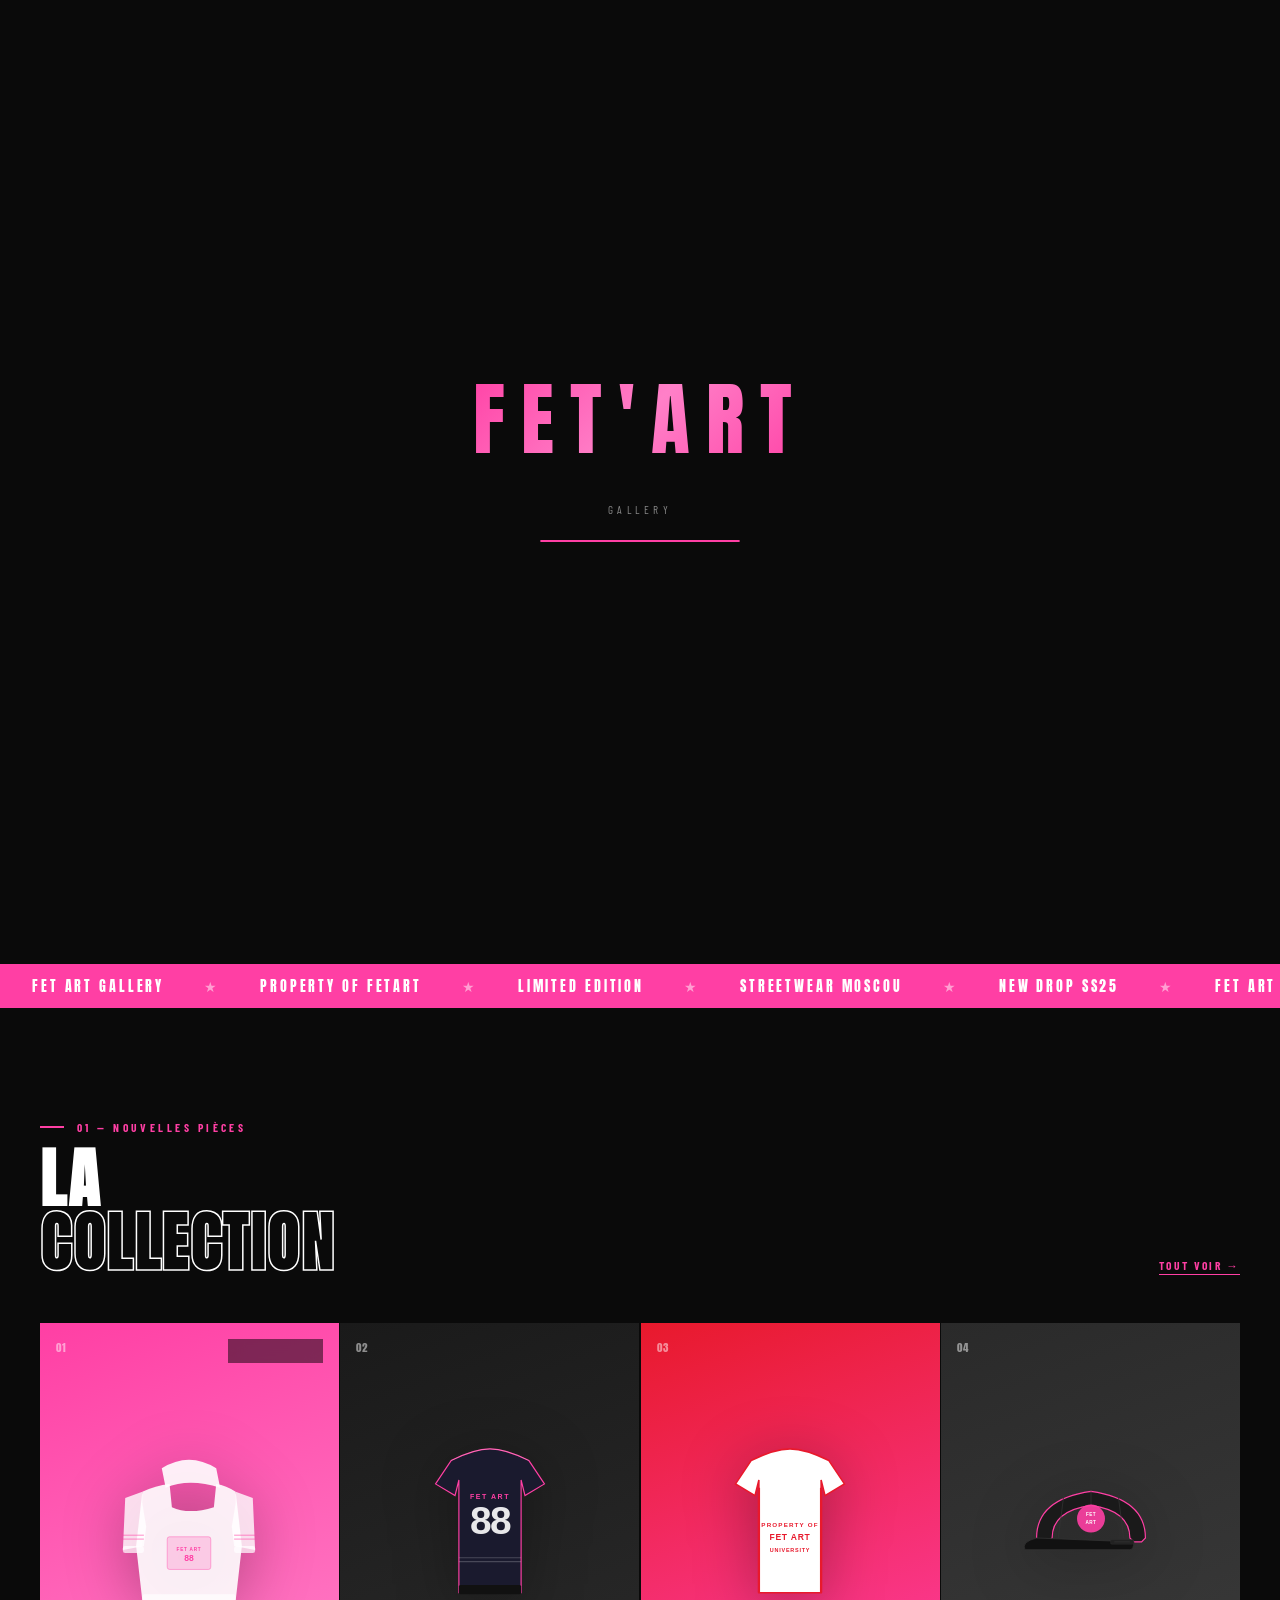
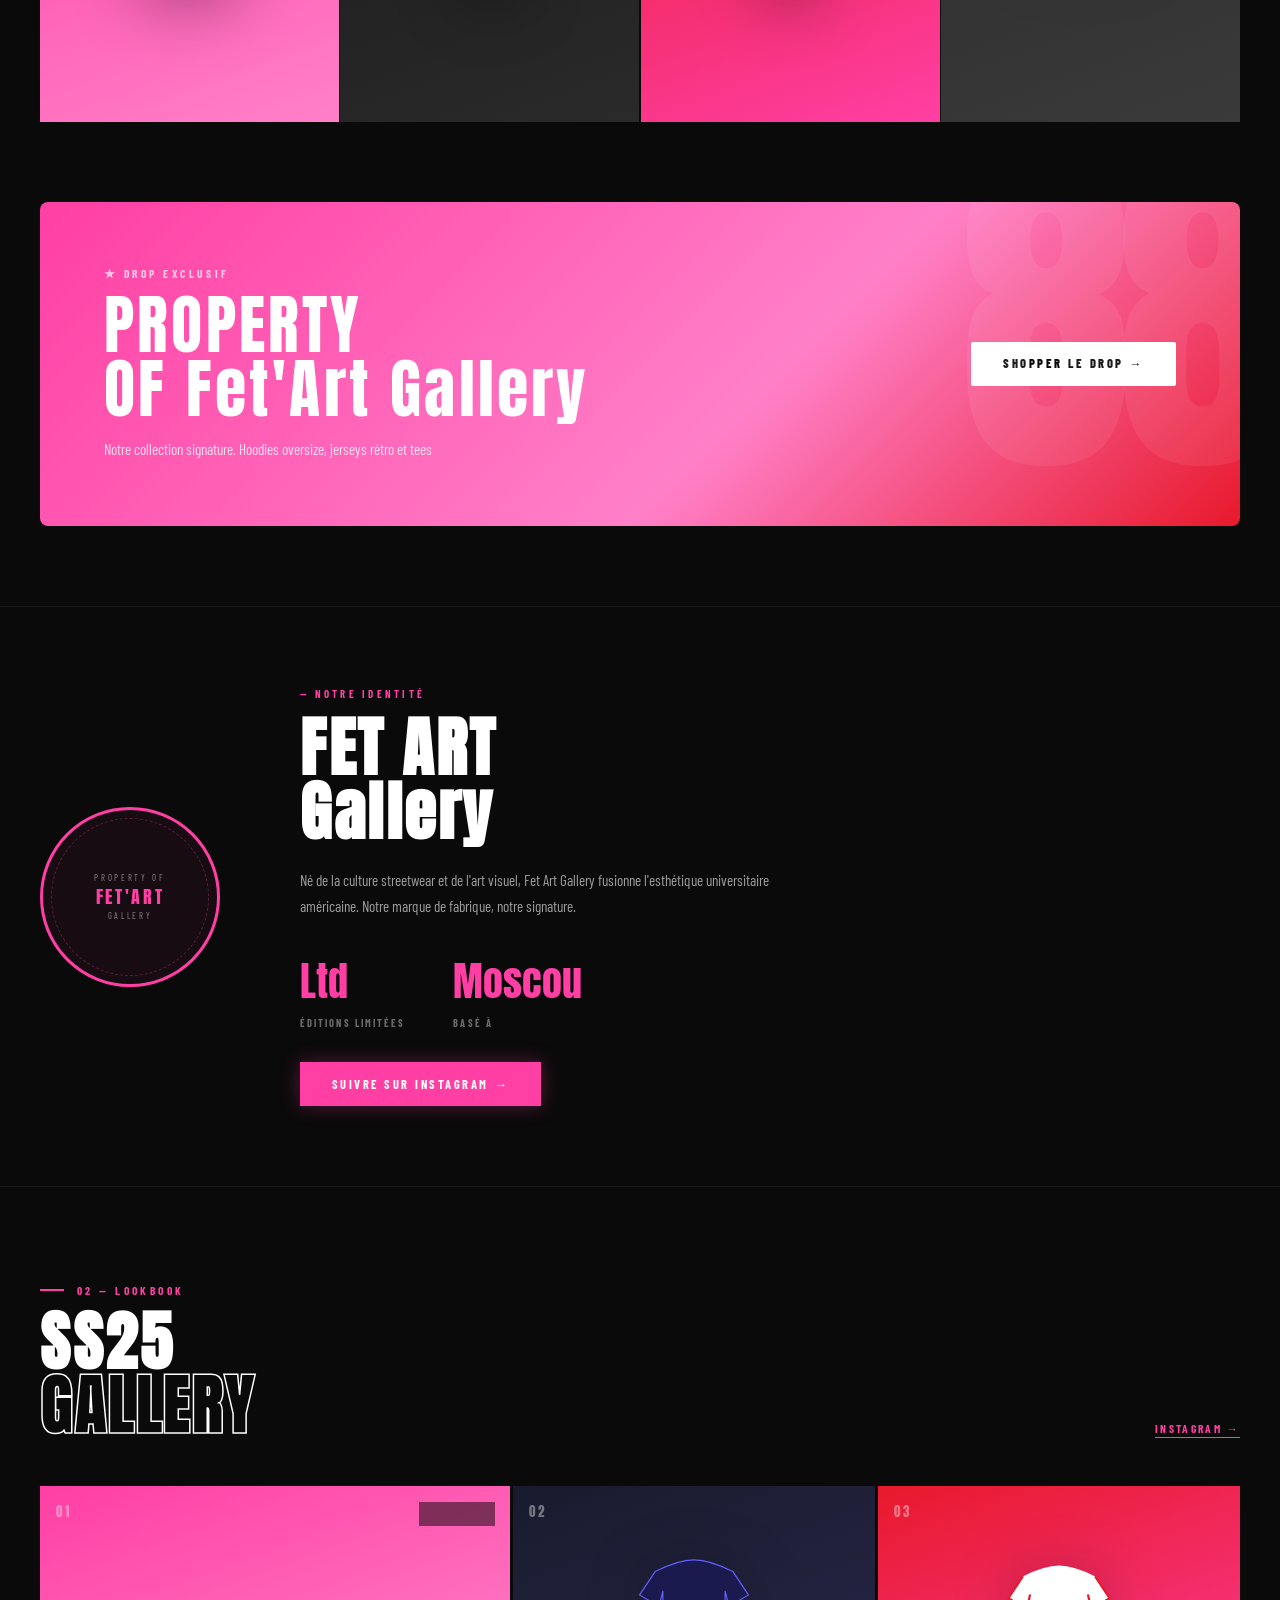
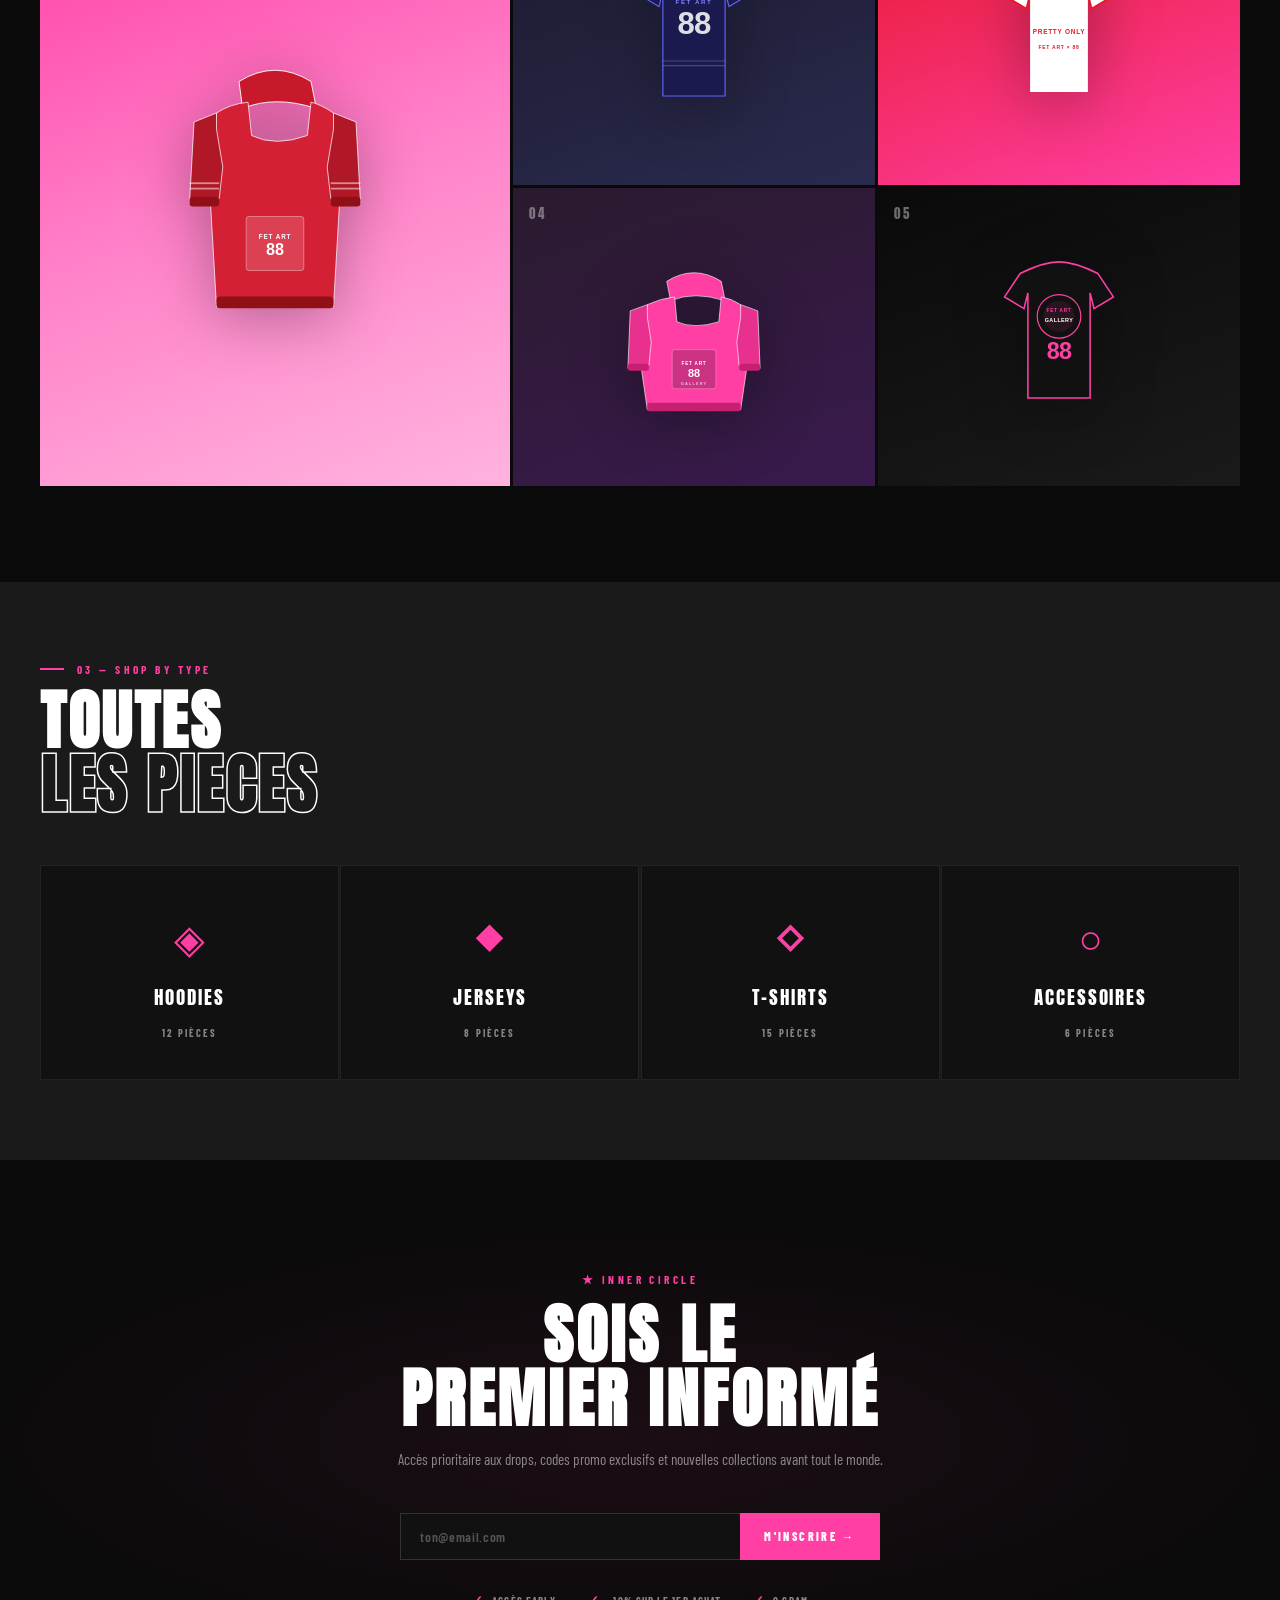
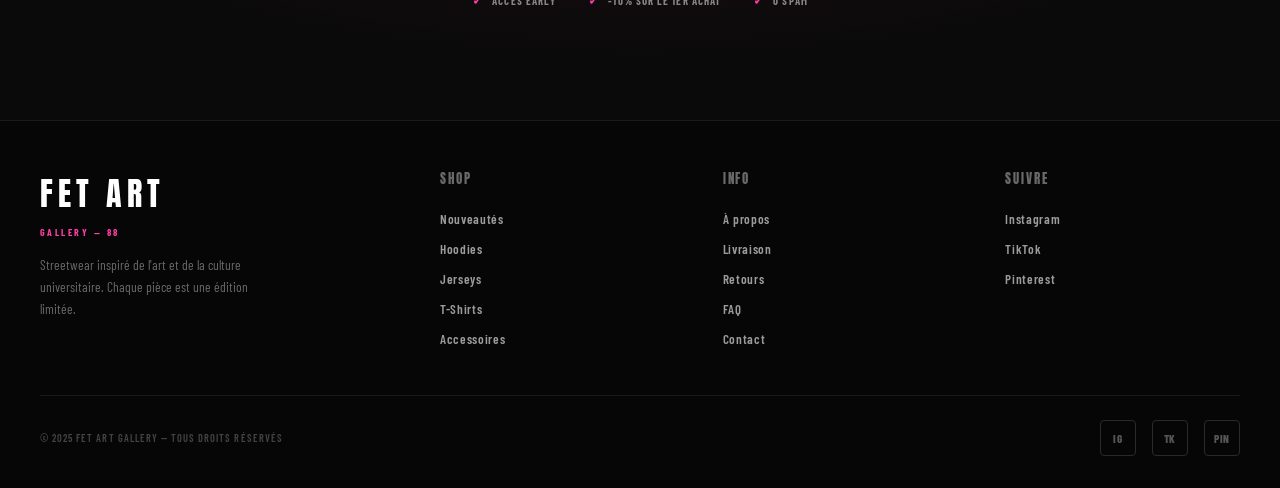
==== commit ff7b2f93: "modify_Loader" ====
--- a/index.html
+++ b/index.html
@@ -16,7 +16,6 @@
 <div class="loader" id="loader">
   <div class="loader-logo">FET'ART</div>
   <div class="loader-sub">Gallery</div>
-  <img src="hoodies.jpg" alt="Loading..." class="loader-gif">
   <div class="loader-bar"><div class="loader-bar-fill"></div></div>
 </div>
 
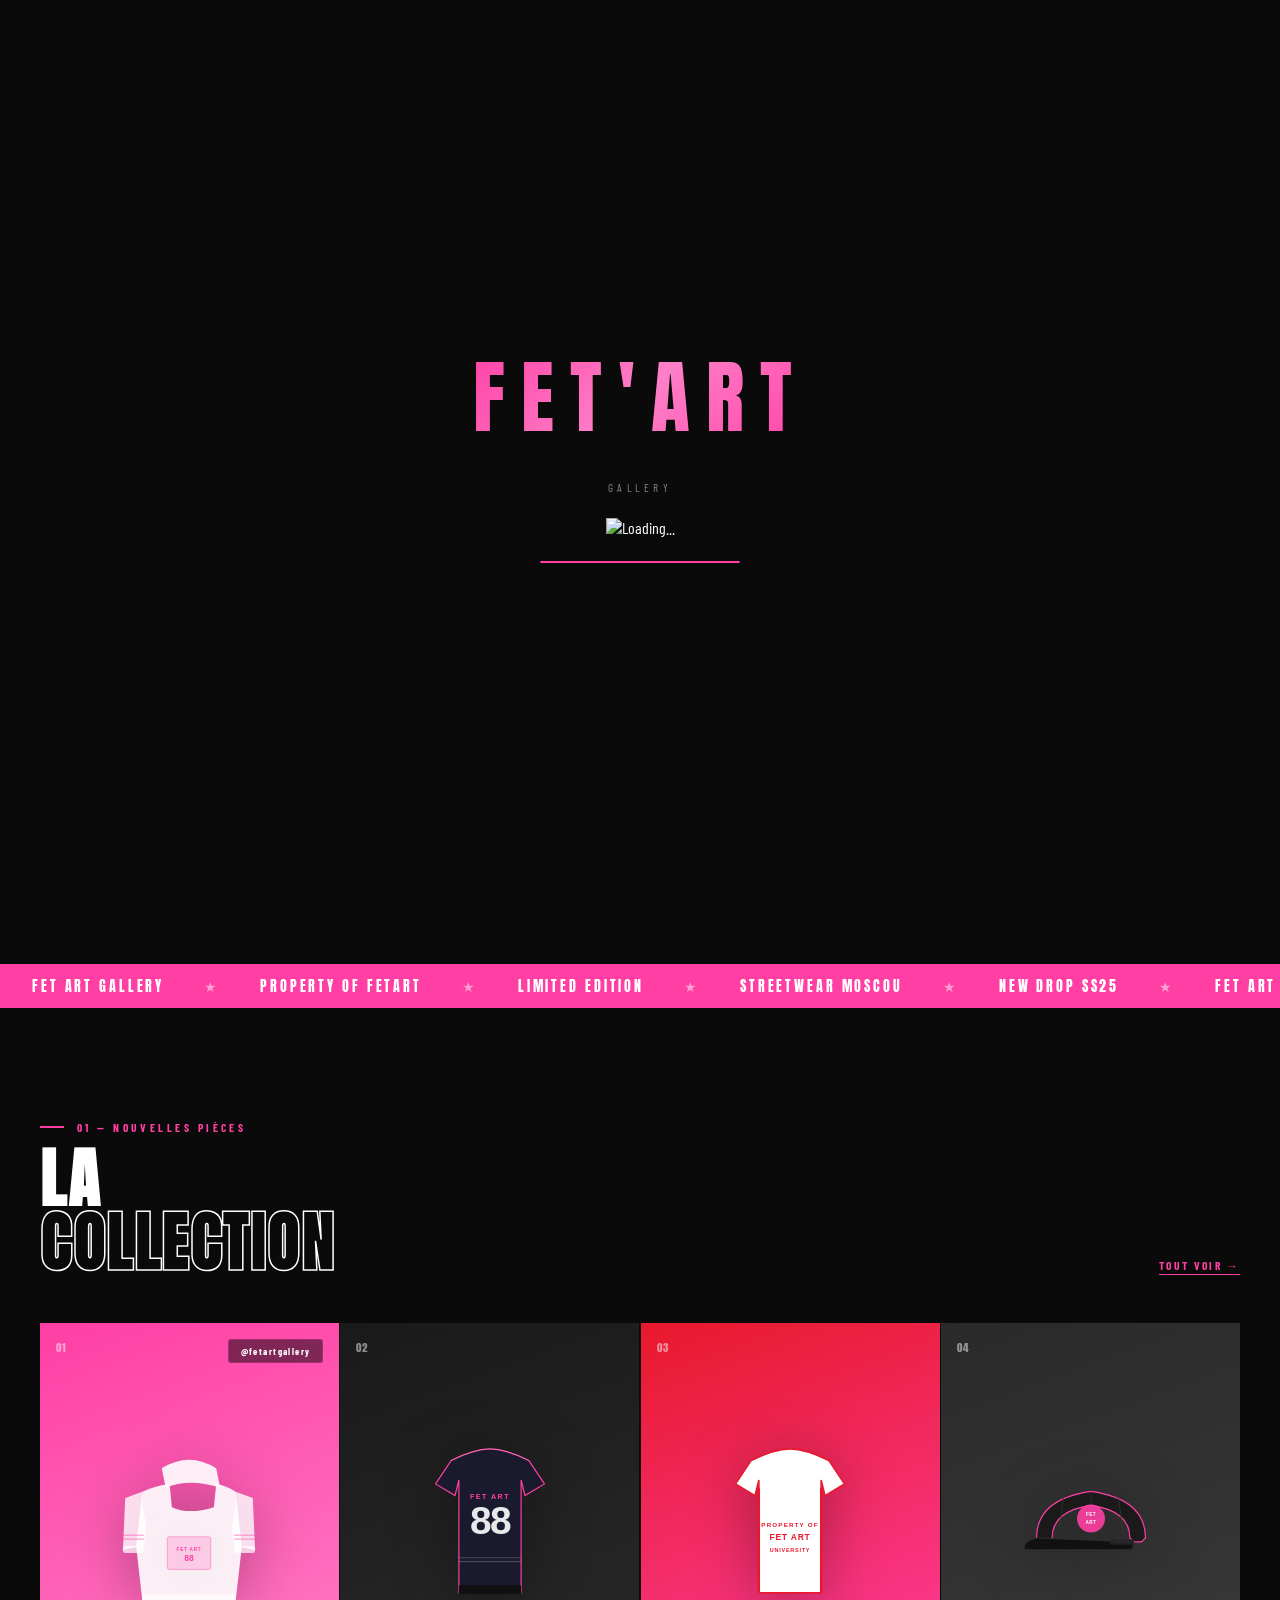
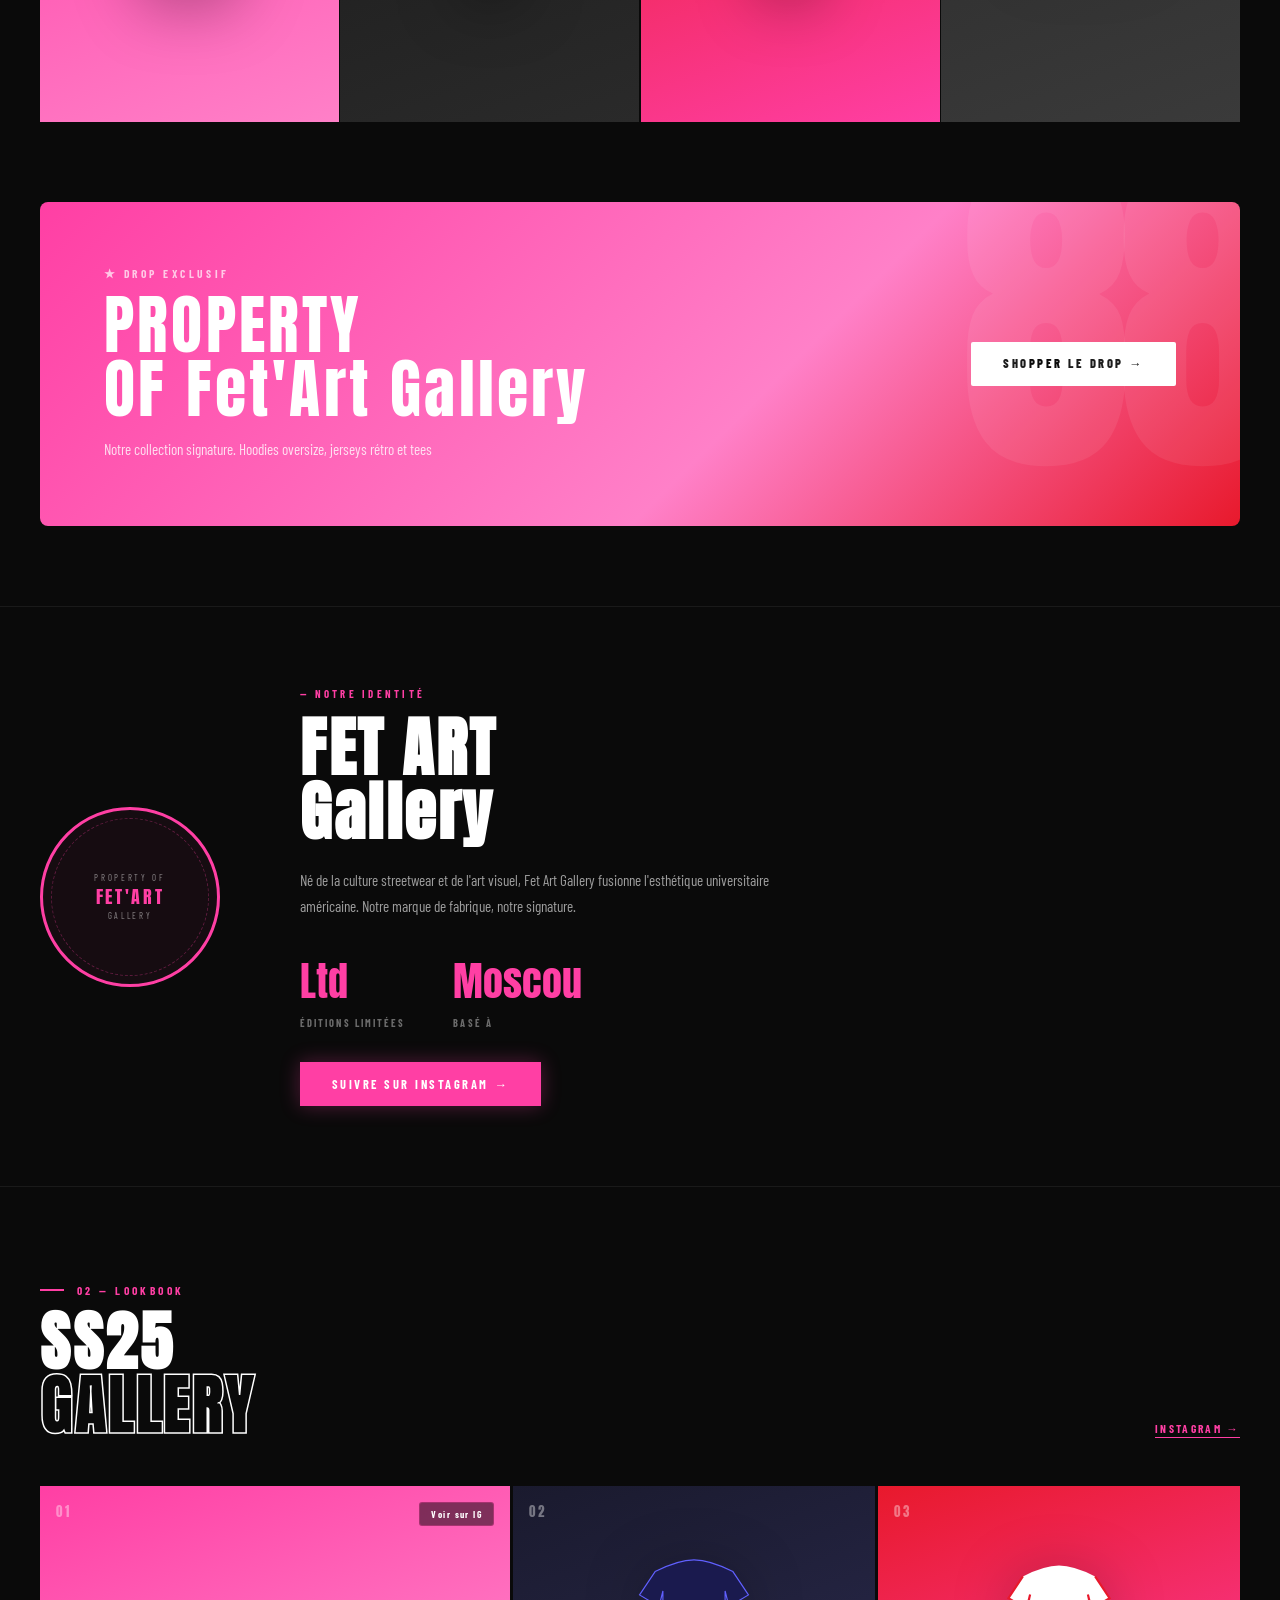
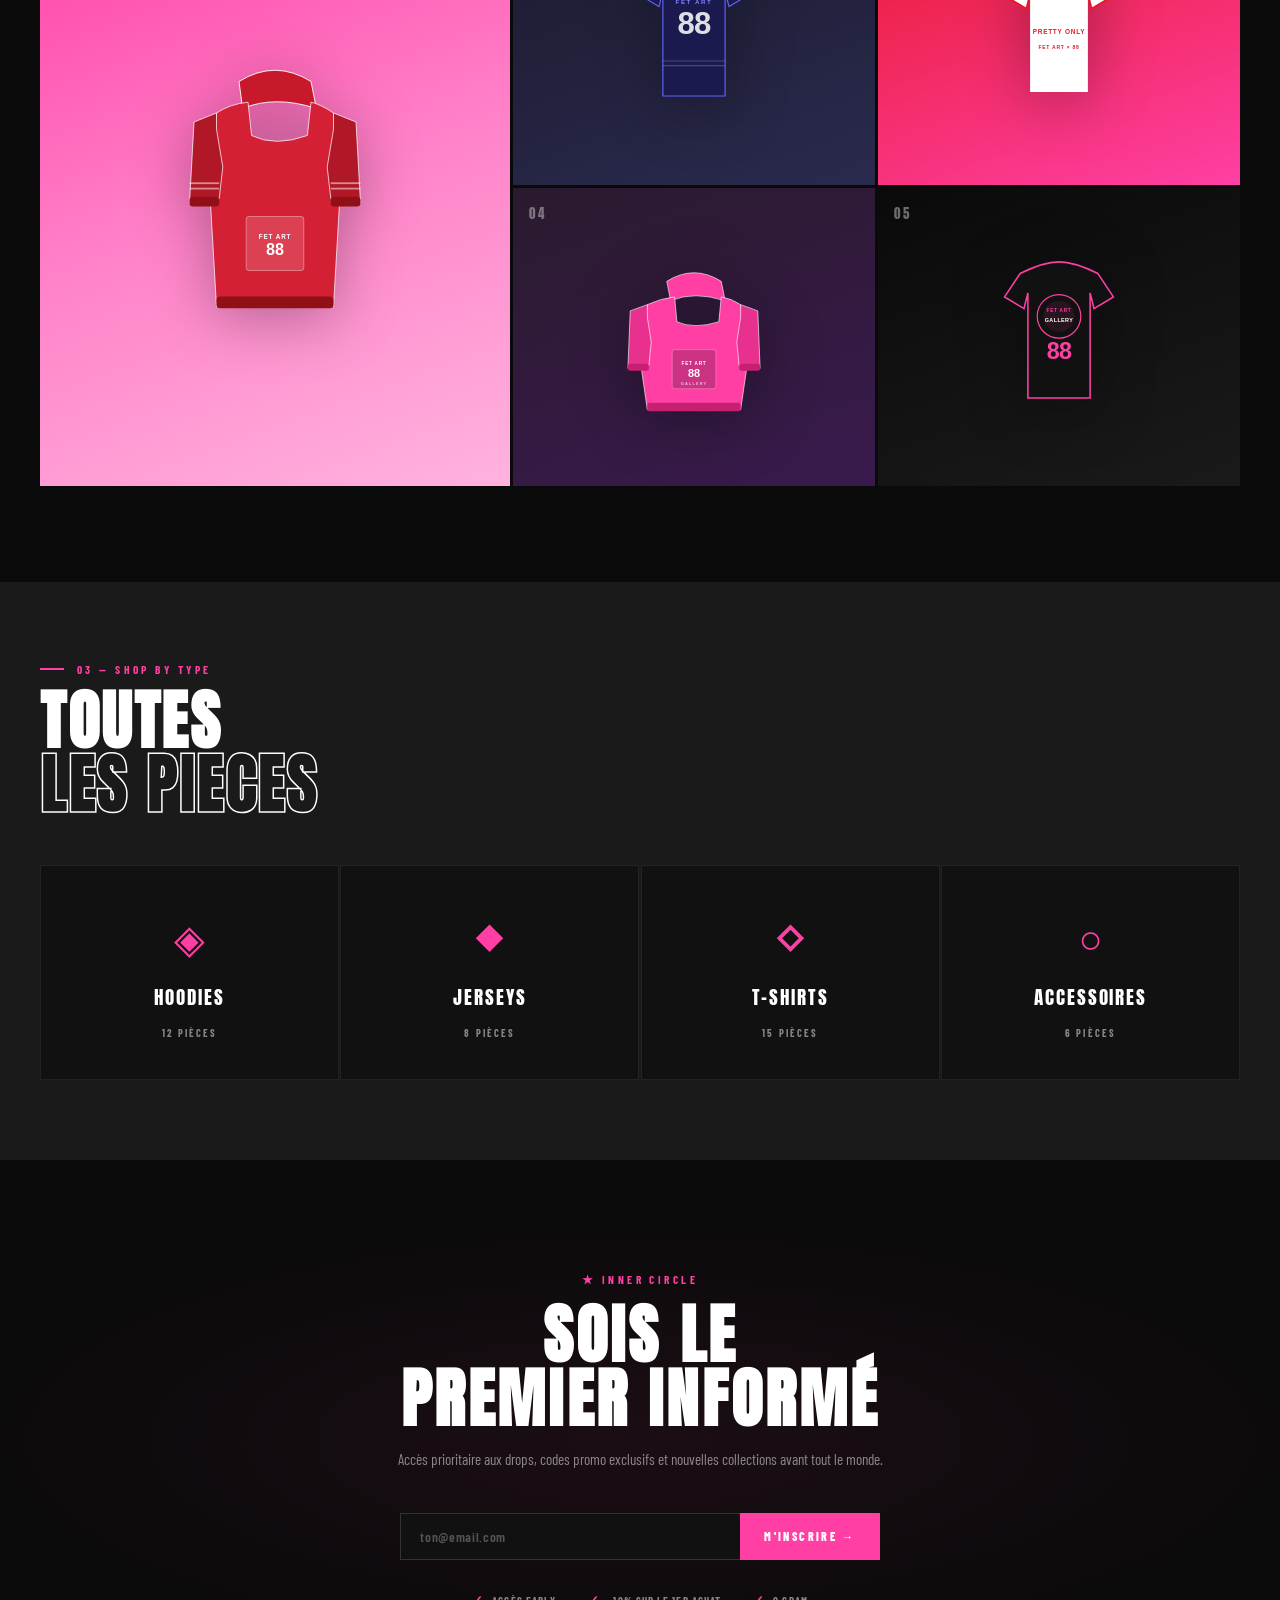
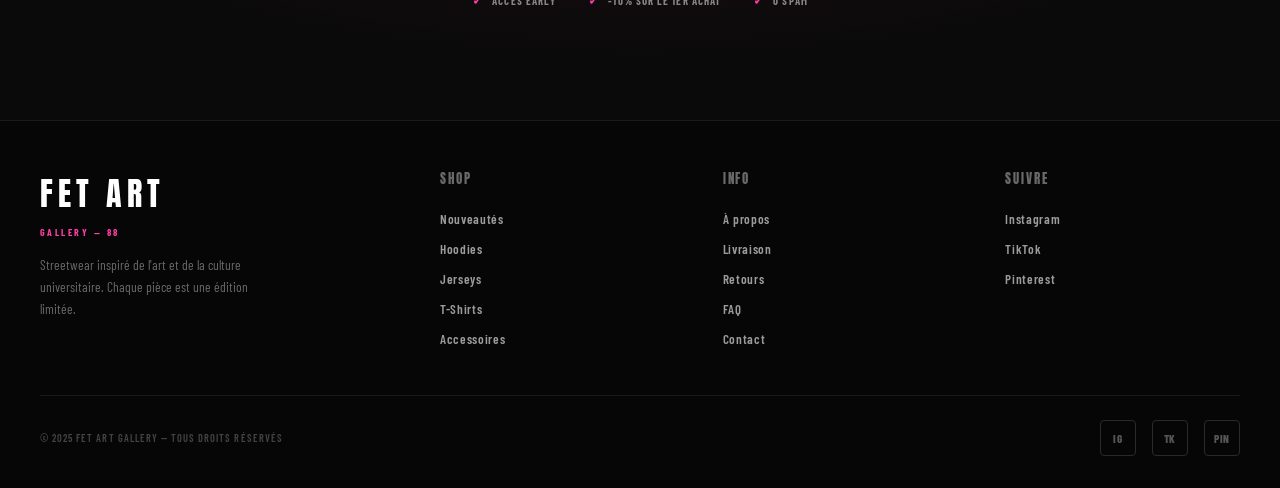
==== commit 69f75213: "loader_modif" ====
--- a/index.html
+++ b/index.html
@@ -16,6 +16,7 @@
 <div class="loader" id="loader">
   <div class="loader-logo">FET'ART</div>
   <div class="loader-sub">Gallery</div>
+  <img src="#" alt="Loading..." class="loader-gif">
   <div class="loader-bar"><div class="loader-bar-fill"></div></div>
 </div>
 
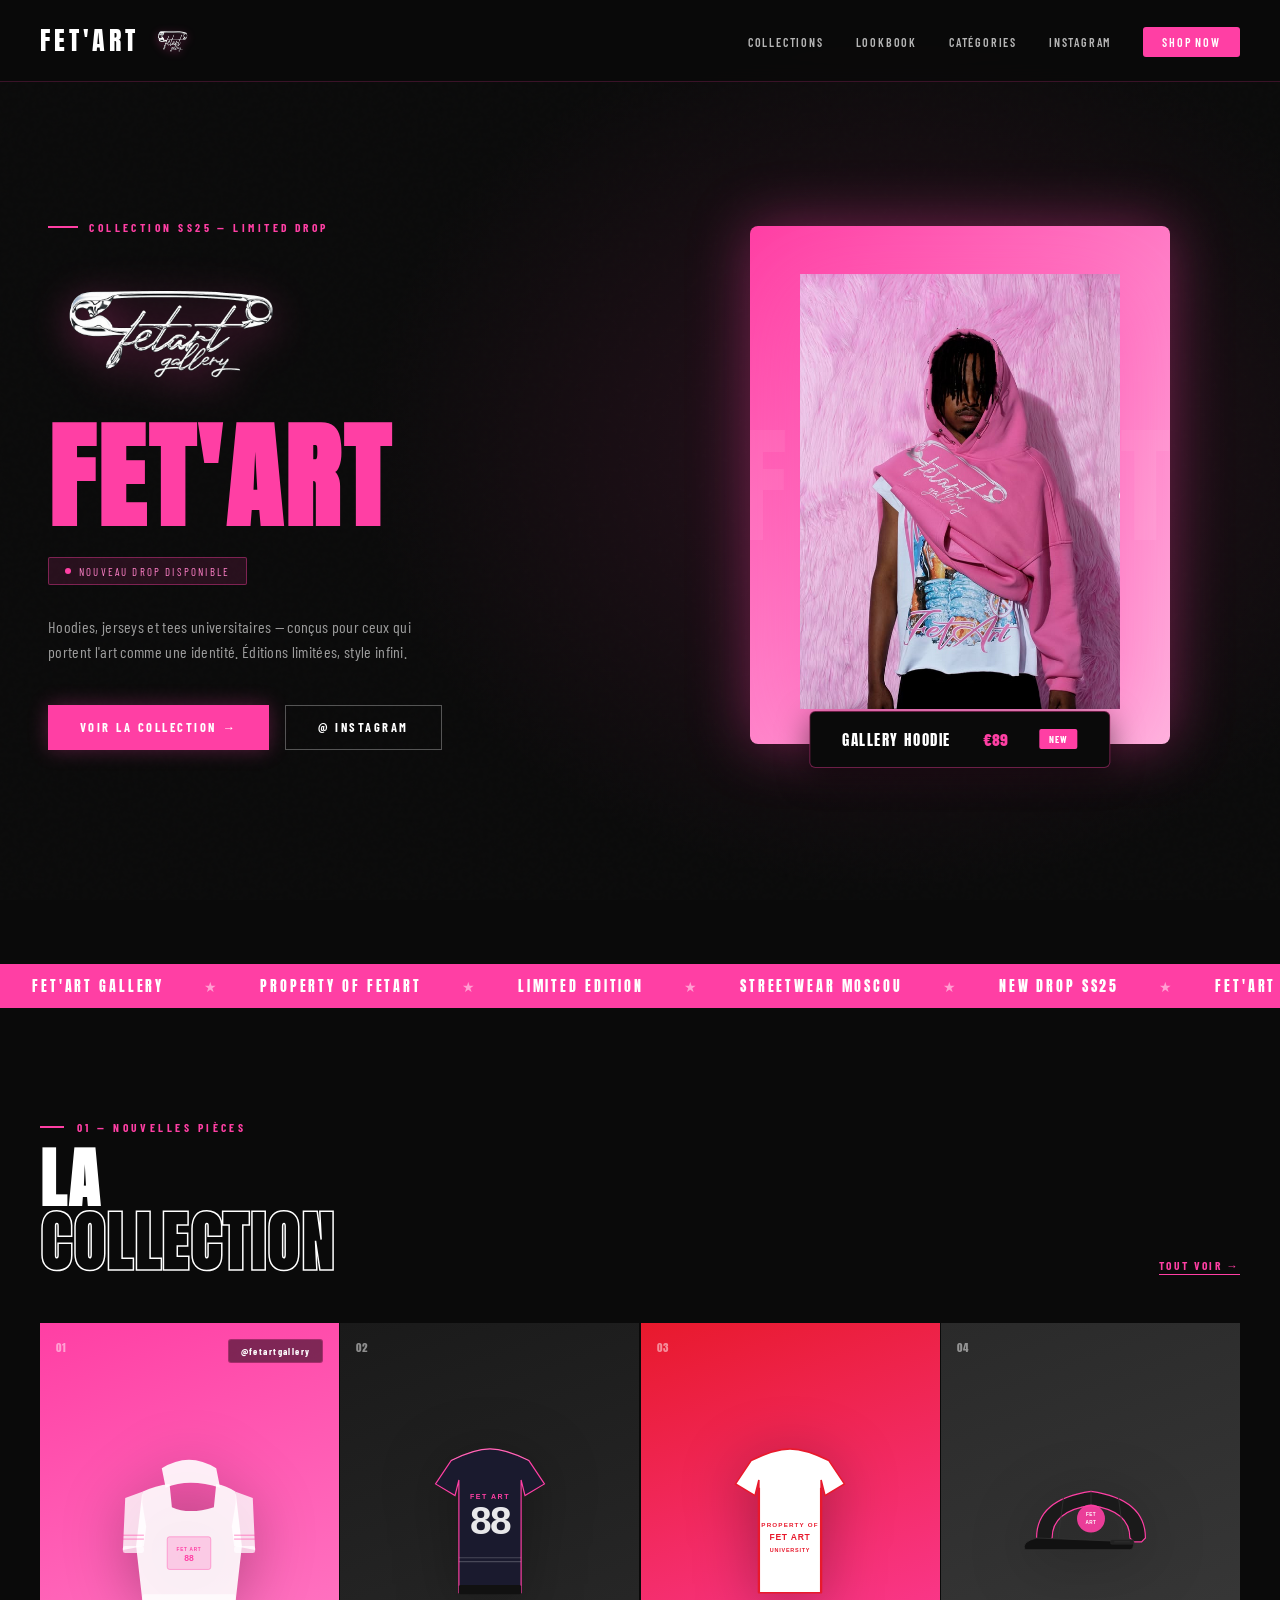
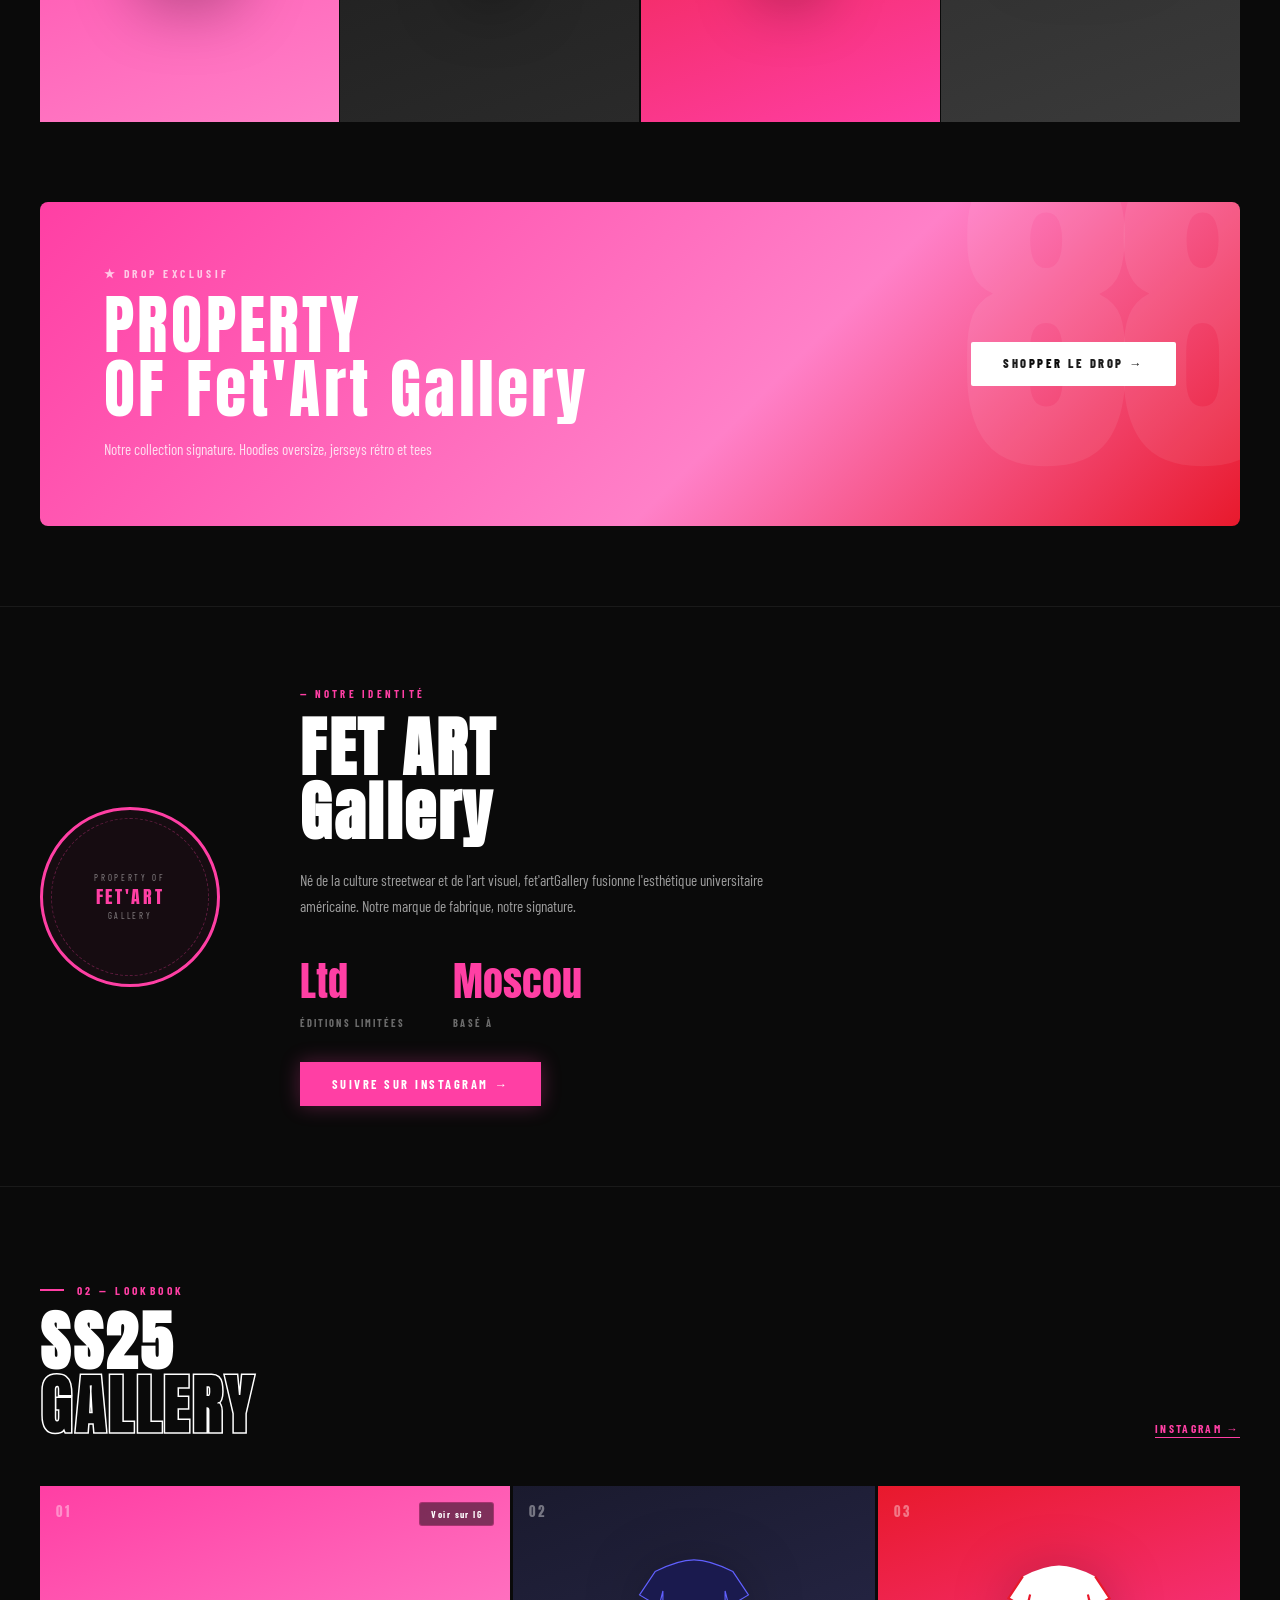
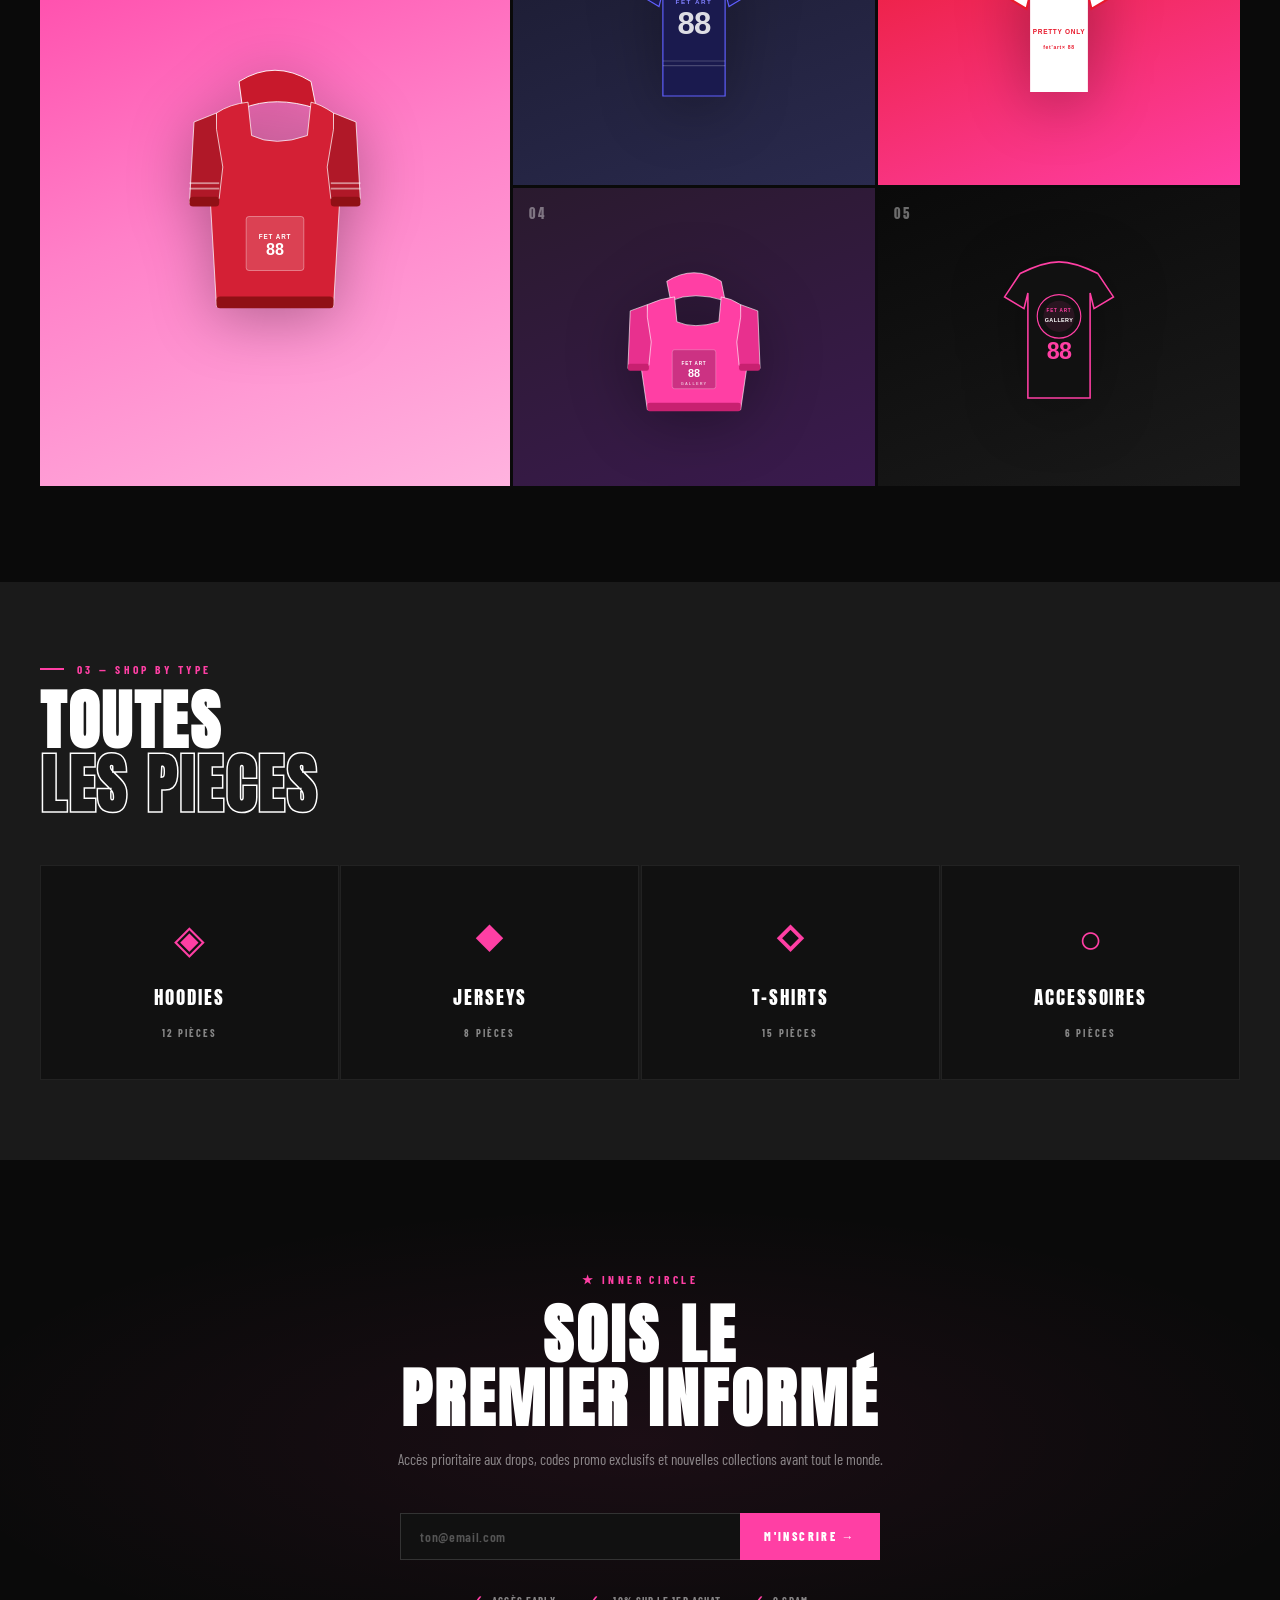
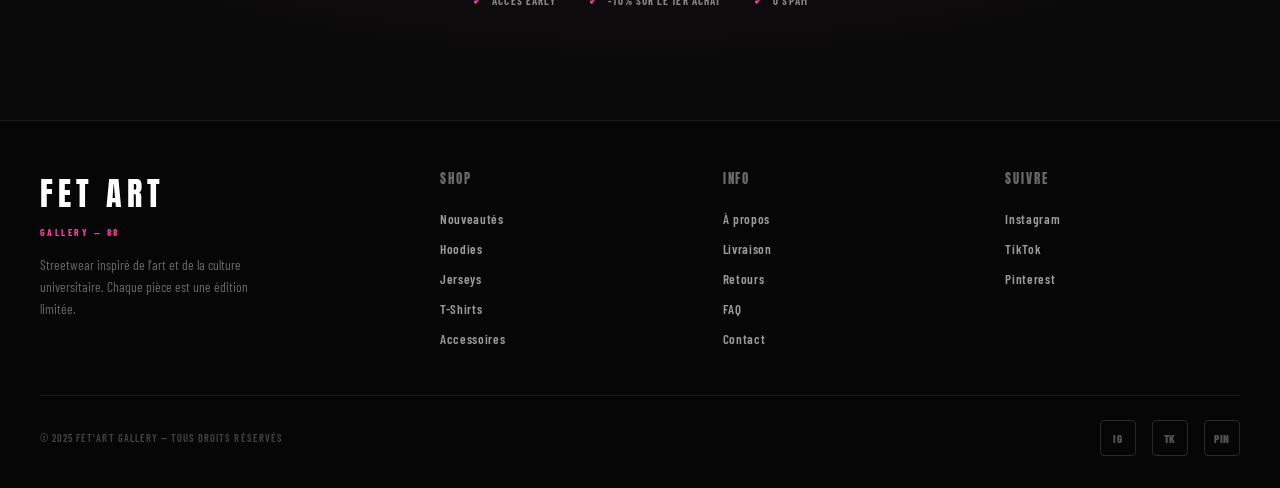
==== commit 09685e26: "adding_Logo_Amazing Co-authored-by: Copilot <copilot@github.com>" ====
--- a/index.html
+++ b/index.html
@@ -3,7 +3,7 @@
 <head>
 <meta charset="UTF-8">
 <meta name="viewport" content="width=device-width, initial-scale=1.0">
-<title>FET ART GALLERY — Property of the Streets</title>
+<title>FET'ART GALLERY — Property of the Streets</title>
 <link rel="preconnect" href="https://fonts.googleapis.com">
 <link rel="preconnect" href="https://fonts.gstatic.com" crossorigin>
 <link href="https://fonts.googleapis.com/css2?family=Anton&family=Oswald:wght@400;500;600;700&family=Barlow+Condensed:ital,wght@0,400;0,600;0,700;0,800;0,900;1,700;1,900&family=Permanent+Marker&display=swap" rel="stylesheet">
@@ -15,16 +15,15 @@
 <!-- LOADER -->
 <div class="loader" id="loader">
   <div class="loader-logo">FET'ART</div>
-  <div class="loader-sub">Gallery</div>
-  <img src="#" alt="Loading..." class="loader-gif">
+  <div class="loader-sub"><img src="logo.png" alt=""></div>
   <div class="loader-bar"><div class="loader-bar-fill"></div></div>
 </div>
 
 <!-- NAV -->
 <nav>
   <a href="#" class="nav-logo">
-    FET ART
-    <span class="nav-logo-badge">Gallery</span>
+    FET'ART
+    <span class="nav-logo-badge"><img src="logo.png" alt=""></span>
   </a>
   <ul class="nav-links">
     <li class="mobile-visible">
@@ -42,8 +41,7 @@
   <div class="hero-left">
     <div class="hero-eyebrow reveal">Collection SS25 — Limited Drop</div>
     <h1 class="hero-title reveal" style="transition-delay:0.1s">
-      PROP<br>
-      <span class="outline">ERTY OF</span><br>
+     <img src="logo.png" class="hero-img">
       <span class="pink">FET'ART</span>
     </h1>
     <div class="hero-tag-pill reveal" style="transition-delay:0.2s">
@@ -76,18 +74,18 @@
 <!-- MARQUEE -->
 <div class="marquee-wrapper">
   <div class="marquee-track">
-    <span>FET ART GALLERY</span><span class="dot">★</span>
+    <span>FET'ART GALLERY</span><span class="dot">★</span>
     <span>PROPERTY OF FetArt</span><span class="dot">★</span>
     <span>LIMITED EDITION</span><span class="dot">★</span>
     <span>STREETWEAR MOSCOU</span><span class="dot">★</span>
     <span>NEW DROP SS25</span><span class="dot">★</span>
-    <span>FET ART UNIVERSITY</span><span class="dot">★</span>
-    <span>FET ART GALLERY</span><span class="dot">★</span>
+    <span>FET'ART UNIVERSITY</span><span class="dot">★</span>
+    <span>FET'ART GALLERY</span><span class="dot">★</span>
     <span>PROPERTY OF FetArt</span><span class="dot">★</span>
     <span>LIMITED EDITION</span><span class="dot">★</span>
     <span>STREETWEAR PARIS</span><span class="dot">★</span>
     <span>NEW DROP SS25</span><span class="dot">★</span>
-    <span>FET ART UNIVERSITY</span><span class="dot">★</span>
+    <span>FET'ART UNIVERSITY</span><span class="dot">★</span>
   </div>
 </div>
 
@@ -240,7 +238,7 @@
   <div class="univ-content">
     <div class="univ-tag reveal">— Notre identité</div>
     <h2 class="univ-title reveal" style="transition-delay:0.1s">FET ART<br>Gallery</h2>
-    <p class="univ-desc reveal" style="transition-delay:0.15s">Né de la culture streetwear et de l'art visuel, Fet Art Gallery fusionne l'esthétique universitaire américaine. Notre marque de fabrique, notre signature.</p>
+    <p class="univ-desc reveal" style="transition-delay:0.15s">Né de la culture streetwear et de l'art visuel, fet'artGallery fusionne l'esthétique universitaire américaine. Notre marque de fabrique, notre signature.</p>
     <div class="univ-stats reveal" style="transition-delay:0.2s">
       <div class="stat-block">
         <span class="stat-num">Ltd</span>
@@ -321,7 +319,7 @@
             <path d="M40 20 L20 50 L45 65 L50 45" fill="none" stroke="#E8192C" stroke-width="3"/>
             <path d="M140 20 L160 50 L135 65 L130 45" fill="none" stroke="#E8192C" stroke-width="3"/>
             <text x="90" y="100" text-anchor="middle" font-family="sans-serif" font-size="9" font-weight="900" fill="#E8192C" letter-spacing="1">PRETTY ONLY</text>
-            <text x="90" y="120" text-anchor="middle" font-family="sans-serif" font-size="7" font-weight="700" fill="#E8192C" letter-spacing="1">FET ART × 88</text>
+            <text x="90" y="120" text-anchor="middle" font-family="sans-serif" font-size="7" font-weight="700" fill="#E8192C" letter-spacing="1">fet'art× 88</text>
           </svg>
         </div>
       </div>
@@ -467,7 +465,7 @@
     </div>
   </div>
   <div class="footer-bottom">
-    <div class="footer-copy">© 2025 Fet Art Gallery — Tous droits réservés</div>
+    <div class="footer-copy">© 2025 Fet'art Gallery — Tous droits réservés</div>
     <div class="footer-social">
       <a href="https://www.instagram.com/fetartgallery/" class="social-btn" target="_blank">IG</a>
       <a href="#" class="social-btn">TK</a>
--- a/style/style.css
+++ b/style/style.css
@@ -31,6 +31,9 @@
 .loader-logo { font-family: 'Anton', sans-serif; font-size: 5rem; letter-spacing: 0.2em; background: linear-gradient(135deg, var(--pink), var(--pink-light), var(--pink)); -webkit-background-clip: text; -webkit-text-fill-color: transparent; animation: shimmer 1.5s ease-in-out infinite; }
 @keyframes shimmer { 0%,100% { filter: brightness(1); } 50% { filter: brightness(1.4); } }
 .loader-sub { font-family: 'Barlow Condensed', sans-serif; font-size: 0.7rem; letter-spacing: 0.4em; color: var(--gray-mid); text-transform: uppercase; }
+.loader-sub img { width: 120px; height: auto; filter: drop-shadow(0 10px 20px rgba(255,63,164,0.4));
+
+}
 .loader-bar { width: 200px; height: 2px; background: #222; border-radius: 99px; overflow: hidden; }
 .loader-bar-fill { height: 100%; width: 0; background: var(--pink); border-radius: 99px; animation: fillBar 1.6s cubic-bezier(.4,0,.2,1) forwards; }
 @keyframes fillBar { to { width: 100%; } }
@@ -55,7 +58,6 @@
   gap: 0.5rem;
 }
 .nav-logo-badge {
-  background: var(--pink);
   color: var(--white);
   font-size: 0.55rem;
   letter-spacing: 0.1em;
@@ -65,6 +67,13 @@
   font-weight: 700;
   margin-top: 4px;
 }
+.nav-logo-badge img { width: 36px; height: 40px; display: block; filter: drop-shadow(0 2px 4px rgba(255,63,164,0.4));}
+.hero-img{
+  width: 250px;
+  height: auto;
+  filter: drop-shadow(0 10px 20px rgba(255,63,164,0.4));
+}
+
 .nav-links { display: flex; gap: 2rem; list-style: none; align-items: center; }
 .nav-links a {
   font-size: 0.75rem;
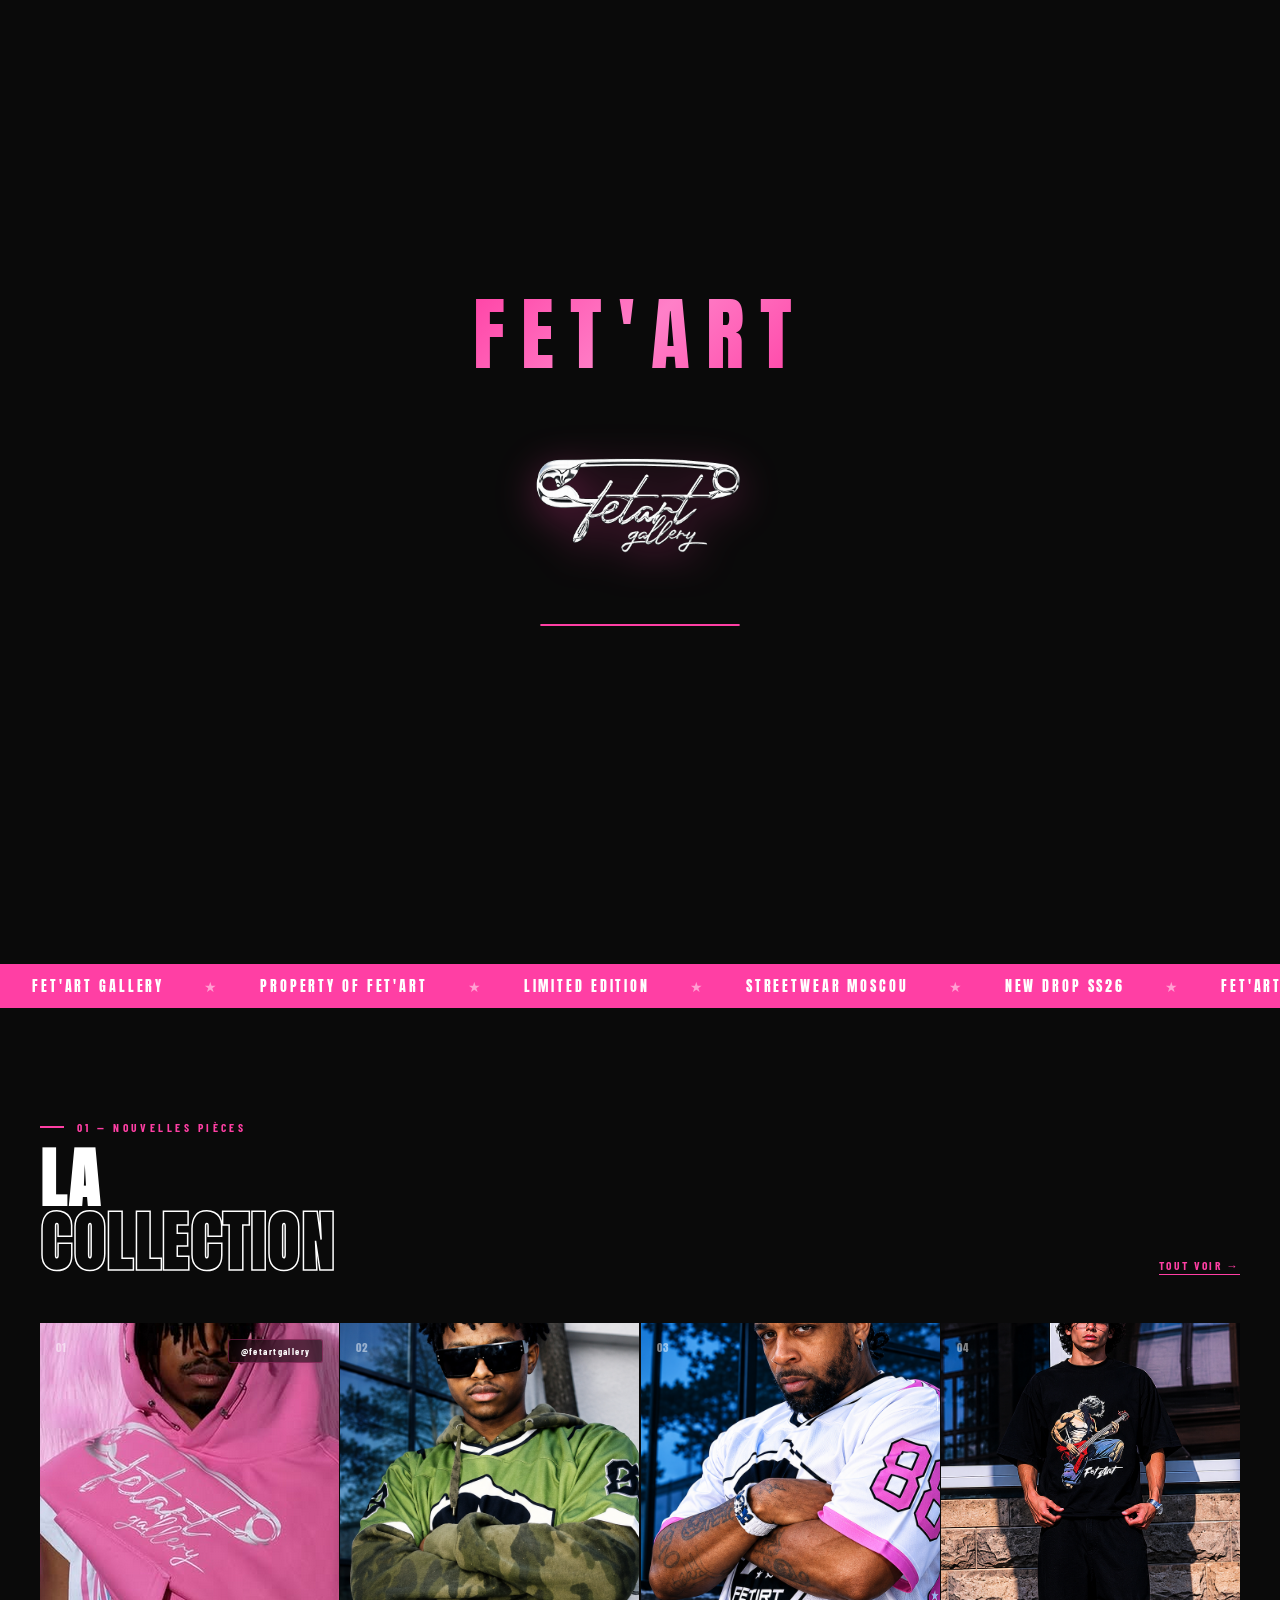
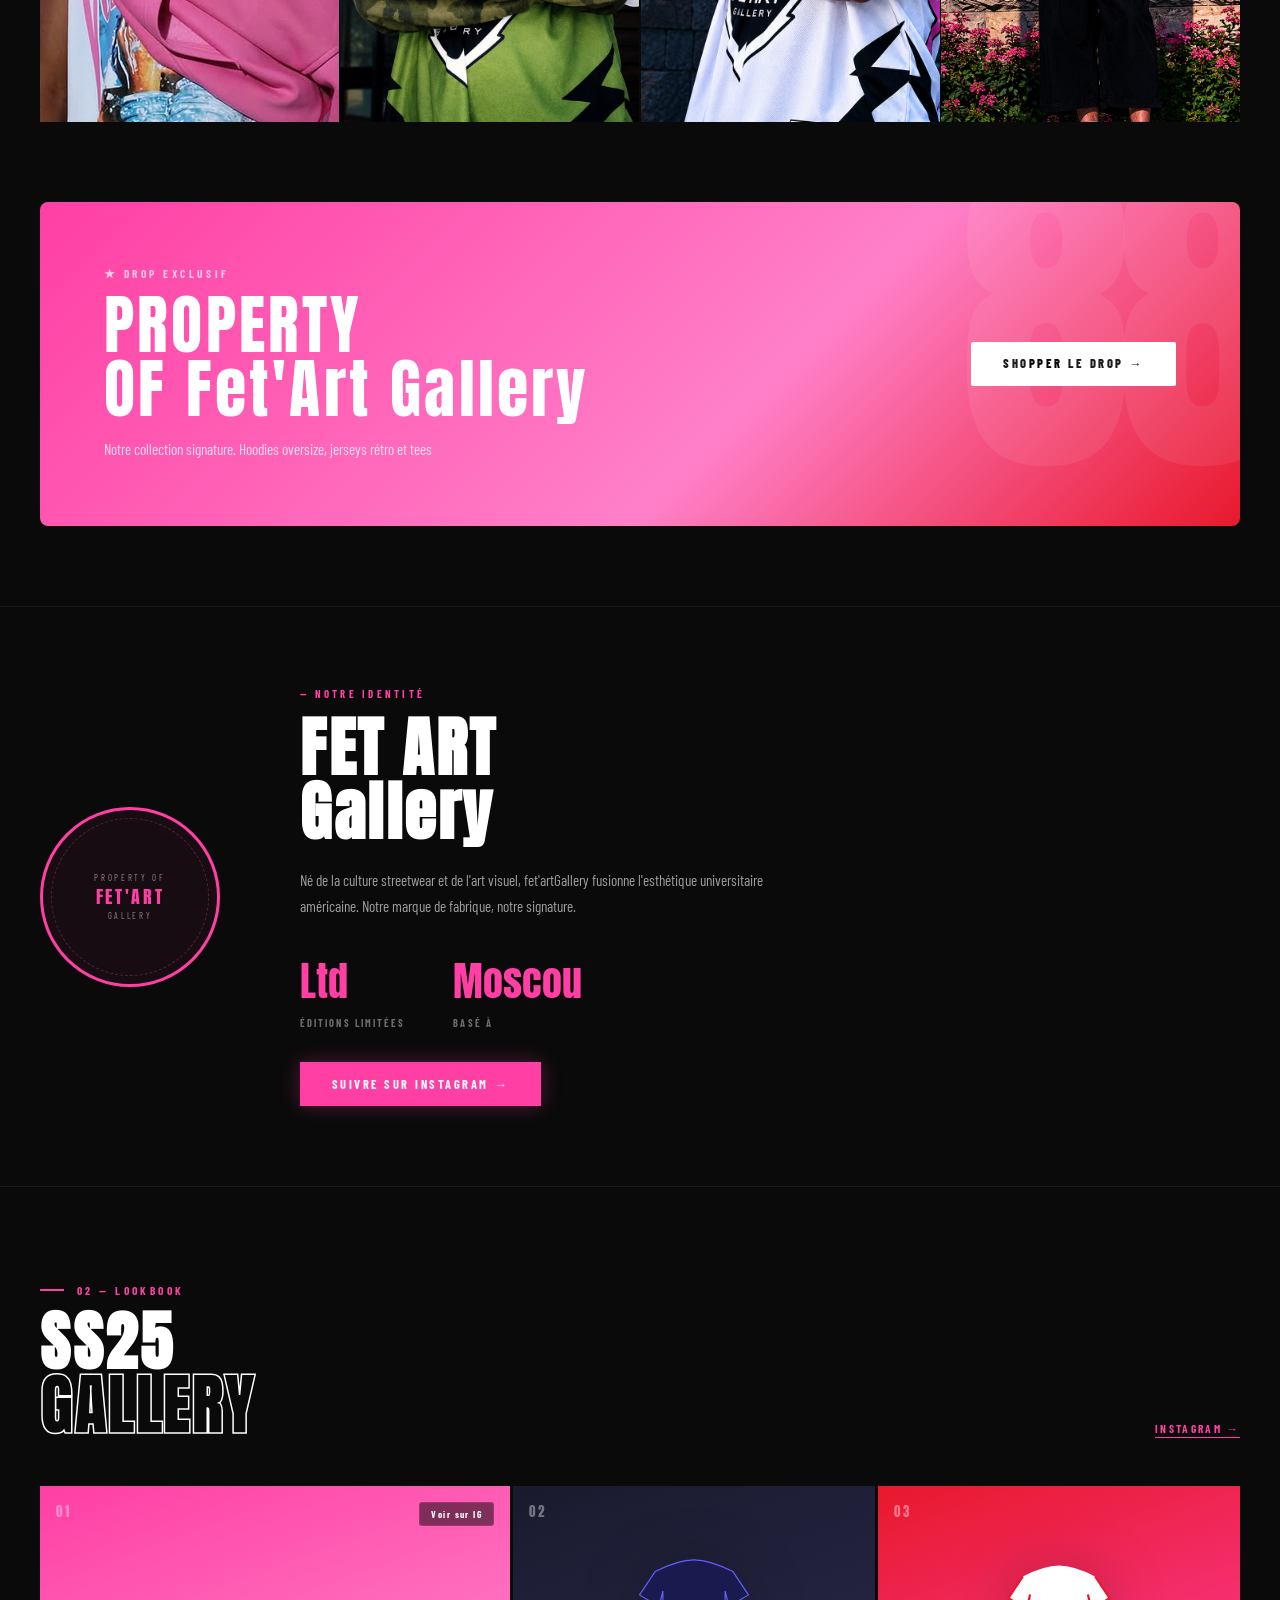
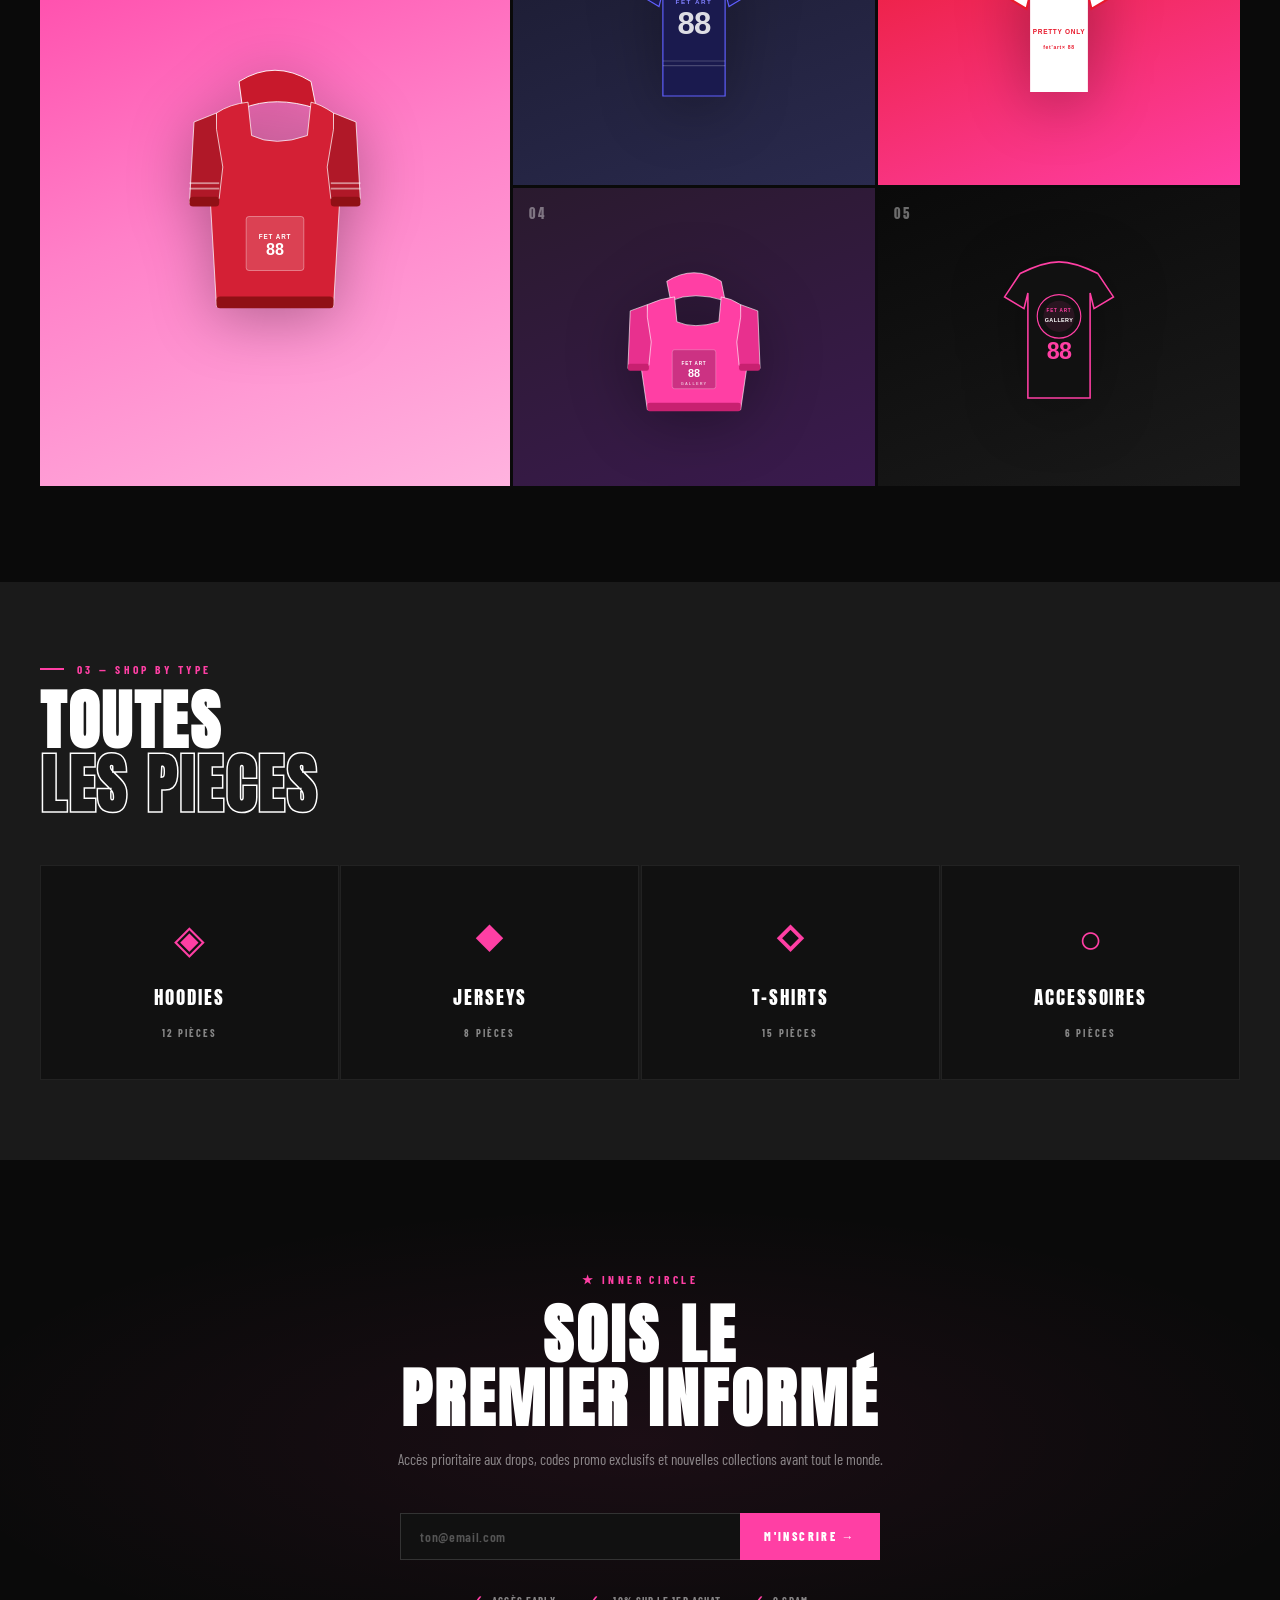
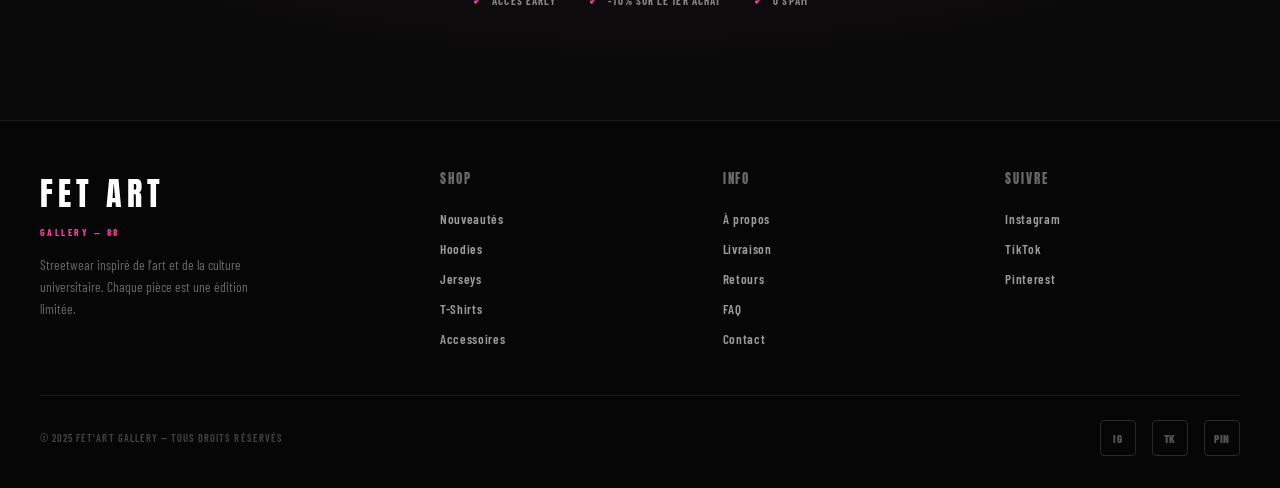
==== commit 66a3a40b: "modif img Co-authored-by: Copilot <copilot@github.com>" ====
--- a/index.html
+++ b/index.html
@@ -22,7 +22,7 @@
 <!-- NAV -->
 <nav>
   <a href="#" class="nav-logo">
-    FET'ART
+    FET'ART 
     <span class="nav-logo-badge"><img src="logo.png" alt=""></span>
   </a>
   <ul class="nav-links">
@@ -41,7 +41,7 @@
   <div class="hero-left">
     <div class="hero-eyebrow reveal">Collection SS25 — Limited Drop</div>
     <h1 class="hero-title reveal" style="transition-delay:0.1s">
-     <img src="logo.png" class="hero-img">
+     <img src="logo.png" class="hero-img"><br>
       <span class="pink">FET'ART</span>
     </h1>
     <div class="hero-tag-pill reveal" style="transition-delay:0.2s">
@@ -75,17 +75,17 @@
 <div class="marquee-wrapper">
   <div class="marquee-track">
     <span>FET'ART GALLERY</span><span class="dot">★</span>
-    <span>PROPERTY OF FetArt</span><span class="dot">★</span>
+    <span>PROPERTY OF FET'ART</span><span class="dot">★</span>
     <span>LIMITED EDITION</span><span class="dot">★</span>
     <span>STREETWEAR MOSCOU</span><span class="dot">★</span>
-    <span>NEW DROP SS25</span><span class="dot">★</span>
+    <span>NEW DROP SS26</span><span class="dot">★</span>
     <span>FET'ART UNIVERSITY</span><span class="dot">★</span>
     <span>FET'ART GALLERY</span><span class="dot">★</span>
-    <span>PROPERTY OF FetArt</span><span class="dot">★</span>
+    <span>PROPERTY OF FET'ART</span><span class="dot">★</span>
     <span>LIMITED EDITION</span><span class="dot">★</span>
     <span>STREETWEAR PARIS</span><span class="dot">★</span>
-    <span>NEW DROP SS25</span><span class="dot">★</span>
-    <span>FET'ART UNIVERSITY</span><span class="dot">★</span>
+    <span>NEW DROP SS26</span><span class="dot">★</span>
+    <span>FET'ART UNIVERSE</span><span class="dot">★</span>
   </div>
 </div>
 
@@ -106,22 +106,7 @@
       <div class="col-card-inner">
         <div class="col-card-bg bg-pink"></div>
         <div class="card-product-img">
-          <svg viewBox="0 0 180 200" xmlns="http://www.w3.org/2000/svg" width="140" class="product-shape">
-            <path d="M55 30 Q90 8 125 30 L130 55 Q90 42 60 55 Z" fill="white" opacity="0.9"/>
-            <path d="M30 60 L22 130 L30 200 L150 200 L158 130 L150 60 Q138 52 125 50 L122 80 Q90 90 68 80 L65 50 Q47 52 30 60Z" fill="white" opacity="0.9"/>
-            <path d="M30 60 L8 68 L5 135 L32 130 L35 105 L30 75Z" fill="white" opacity="0.8"/>
-            <path d="M150 60 L172 68 L175 135 L148 130 L145 105 L150 75Z" fill="white" opacity="0.8"/>
-            <rect x="5" y="130" width="27" height="9" rx="3" fill="rgba(255,255,255,0.7)"/>
-            <rect x="148" y="130" width="27" height="9" rx="3" fill="rgba(255,255,255,0.7)"/>
-            <rect x="30" y="192" width="120" height="9" rx="3" fill="rgba(255,255,255,0.7)"/>
-            <rect x="62" y="118" width="56" height="42" rx="3" fill="rgba(255,63,164,0.2)" stroke="rgba(255,63,164,0.5)" stroke-width="1"/>
-            <text x="90" y="136" text-anchor="middle" font-family="sans-serif" font-size="6" font-weight="900" fill="#FF3FA4" letter-spacing="1">FET ART</text>
-            <text x="90" y="149" text-anchor="middle" font-family="sans-serif" font-size="11" font-weight="900" fill="#FF3FA4">88</text>
-            <line x1="5" y1="116" x2="32" y2="116" stroke="rgba(255,63,164,0.5)" stroke-width="1.5"/>
-            <line x1="5" y1="121" x2="32" y2="121" stroke="rgba(255,63,164,0.5)" stroke-width="1.5"/>
-            <line x1="148" y1="116" x2="175" y2="116" stroke="rgba(255,63,164,0.5)" stroke-width="1.5"/>
-            <line x1="148" y1="121" x2="175" y2="121" stroke="rgba(255,63,164,0.5)" stroke-width="1.5"/>
-          </svg>
+          <img src="hoodiees pink.PNG" alt="">
         </div>
       </div>
       <div class="col-card-info">
@@ -137,17 +122,7 @@
       <div class="col-card-inner">
         <div class="col-card-bg bg-dark"></div>
         <div class="card-product-img">
-          <svg viewBox="0 0 180 200" xmlns="http://www.w3.org/2000/svg" width="140" class="product-shape">
-            <!-- Jersey / tshirt shape -->
-            <path d="M40 20 L20 50 L45 65 L50 45 L50 190 L130 190 L130 45 L135 65 L160 50 L140 20 Q110 5 90 5 Q70 5 40 20Z" fill="#1A1A2E" stroke="#FF3FA4" stroke-width="1.5"/>
-            <path d="M40 20 Q70 5 90 5 Q110 5 140 20" fill="none" stroke="white" stroke-width="1" opacity="0.3"/>
-            <!-- Number 88 on jersey -->
-            <text x="90" y="115" text-anchor="middle" font-family="sans-serif" font-size="50" font-weight="900" fill="white" opacity="0.9" letter-spacing="-2">88</text>
-            <text x="90" y="70" text-anchor="middle" font-family="sans-serif" font-size="9" font-weight="700" fill="#FF3FA4" letter-spacing="2">FET ART</text>
-            <rect x="50" y="180" width="80" height="12" rx="2" fill="#111"/>
-            <line x1="50" y1="145" x2="130" y2="145" stroke="white" stroke-width="1.5" opacity="0.2"/>
-            <line x1="50" y1="150" x2="130" y2="150" stroke="white" stroke-width="1.5" opacity="0.2"/>
-          </svg>
+          <img src="twisty.PNG" alt="" class="collections-img">
         </div>
       </div>
       <div class="col-card-info">
@@ -163,15 +138,7 @@
       <div class="col-card-inner">
         <div class="col-card-bg bg-pink2"></div>
         <div class="card-product-img">
-          <svg viewBox="0 0 180 200" xmlns="http://www.w3.org/2000/svg" width="140" class="product-shape">
-            <path d="M40 20 L20 50 L45 65 L50 45 L50 190 L130 190 L130 45 L135 65 L160 50 L140 20 Q110 5 90 5 Q70 5 40 20Z" fill="white"/>
-            <path d="M40 20 L20 50 L45 65 L50 45 L50 190 L130 190 L130 45 L135 65 L160 50 L140 20 Q110 5 90 5 Q70 5 40 20Z" fill="none" stroke="#E8192C" stroke-width="2"/>
-            <line x1="50" y1="55" x2="50" y2="190" stroke="#E8192C" stroke-width="3"/>
-            <line x1="130" y1="55" x2="130" y2="190" stroke="#E8192C" stroke-width="3"/>
-            <text x="90" y="105" text-anchor="middle" font-family="sans-serif" font-size="8" font-weight="900" fill="#E8192C" letter-spacing="1.5">PROPERTY OF</text>
-            <text x="90" y="122" text-anchor="middle" font-family="sans-serif" font-size="11" font-weight="900" fill="#E8192C" letter-spacing="1">FET ART</text>
-            <text x="90" y="138" text-anchor="middle" font-family="sans-serif" font-size="7" font-weight="700" fill="#E8192C" letter-spacing="1">UNIVERSITY</text>
-          </svg>
+          <img src="azizi.PNG" alt="" srcset="" class="collections-img">
         </div>
       </div>
       <div class="col-card-info">
@@ -187,23 +154,7 @@
       <div class="col-card-inner">
         <div class="col-card-bg bg-gray"></div>
         <div class="card-product-img">
-          <svg viewBox="0 0 180 140" xmlns="http://www.w3.org/2000/svg" width="140" class="product-shape">
-            <!-- Cap shape -->
-            <path d="M20 90 Q20 40 90 30 Q160 40 160 90 L155 95 L145 95 L140 90 Q140 55 90 48 Q40 55 40 90 L35 95 L25 95 Z" fill="#1A1A1A" stroke="#FF3FA4" stroke-width="1.5"/>
-            <!-- Brim -->
-            <path d="M20 90 Q0 95 5 105 L140 105 Q145 105 145 95 Z" fill="#111" stroke="#333" stroke-width="1"/>
-            <!-- Panel seams -->
-            <line x1="90" y1="30" x2="90" y2="90" stroke="#333" stroke-width="1"/>
-            <line x1="55" y1="35" x2="48" y2="90" stroke="#333" stroke-width="1"/>
-            <line x1="125" y1="35" x2="132" y2="90" stroke="#333" stroke-width="1"/>
-            <!-- Logo patch -->
-            <circle cx="90" cy="65" r="18" fill="#FF3FA4" opacity="0.9"/>
-            <text x="90" y="62" text-anchor="middle" font-family="sans-serif" font-size="6" font-weight="900" fill="white" letter-spacing="0.5">FET</text>
-            <text x="90" y="72" text-anchor="middle" font-family="sans-serif" font-size="6" font-weight="900" fill="white" letter-spacing="0.5">ART</text>
-            <!-- Snapback -->
-            <rect x="115" y="92" width="30" height="6" rx="2" fill="#222" stroke="#333" stroke-width="0.5"/>
-            <line x1="120" y1="95" x2="140" y2="95" stroke="#444" stroke-width="0.5"/>
-          </svg>
+          <img src="song.PNG" alt="" srcset="" class="collections-img">
         </div>
       </div>
       <div class="col-card-info">
--- a/style/style.css
+++ b/style/style.css
@@ -31,8 +31,11 @@
 .loader-logo { font-family: 'Anton', sans-serif; font-size: 5rem; letter-spacing: 0.2em; background: linear-gradient(135deg, var(--pink), var(--pink-light), var(--pink)); -webkit-background-clip: text; -webkit-text-fill-color: transparent; animation: shimmer 1.5s ease-in-out infinite; }
 @keyframes shimmer { 0%,100% { filter: brightness(1); } 50% { filter: brightness(1.4); } }
 .loader-sub { font-family: 'Barlow Condensed', sans-serif; font-size: 0.7rem; letter-spacing: 0.4em; color: var(--gray-mid); text-transform: uppercase; }
-.loader-sub img { width: 120px; height: auto; filter: drop-shadow(0 10px 20px rgba(255,63,164,0.4));
-
+.loader-sub img { width: 250px; height: 180px; filter: drop-shadow(0 10px 20px rgba(255,63,164,0.4));}
+.collections-img{
+  width: 420px;
+  height: auto;
+  filter: drop-shadow(0 20px 40px rgba(255,63,164,0.4));
 }
 .loader-bar { width: 200px; height: 2px; background: #222; border-radius: 99px; overflow: hidden; }
 .loader-bar-fill { height: 100%; width: 0; background: var(--pink); border-radius: 99px; animation: fillBar 1.6s cubic-bezier(.4,0,.2,1) forwards; }
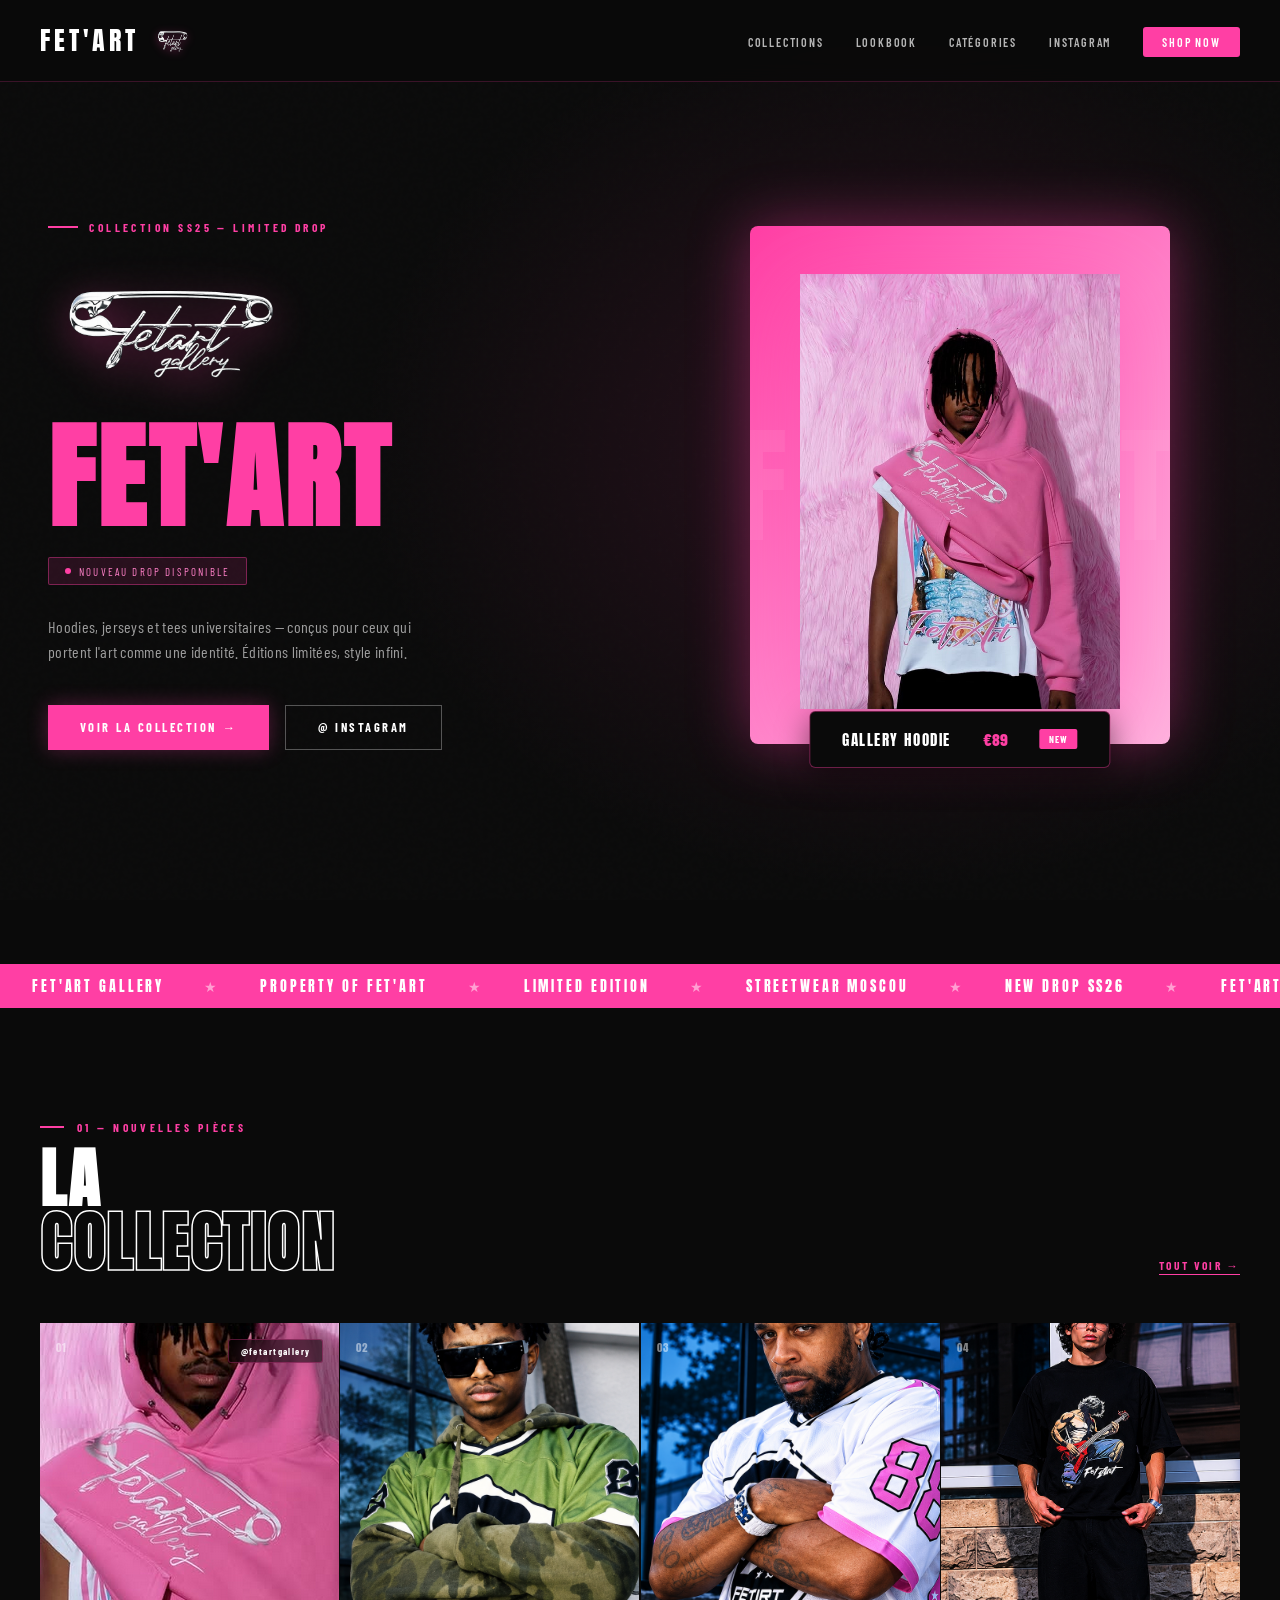
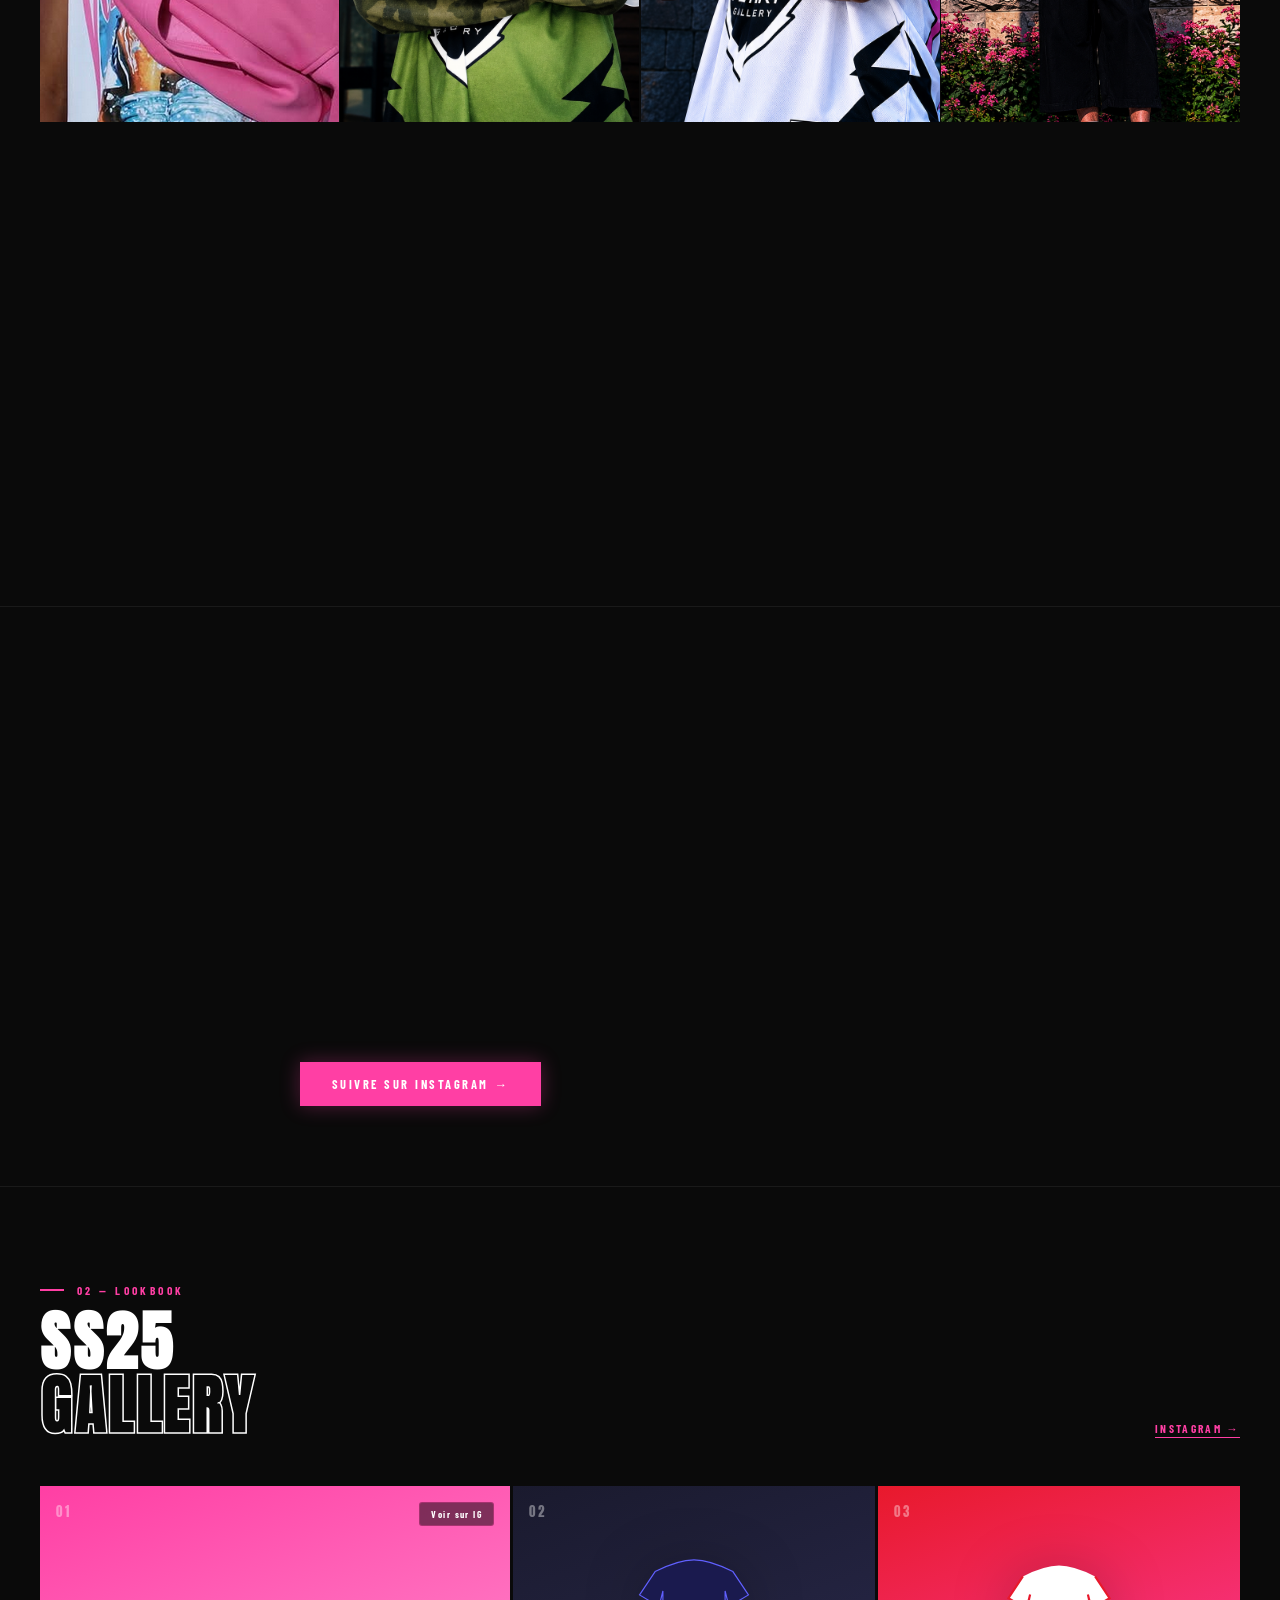
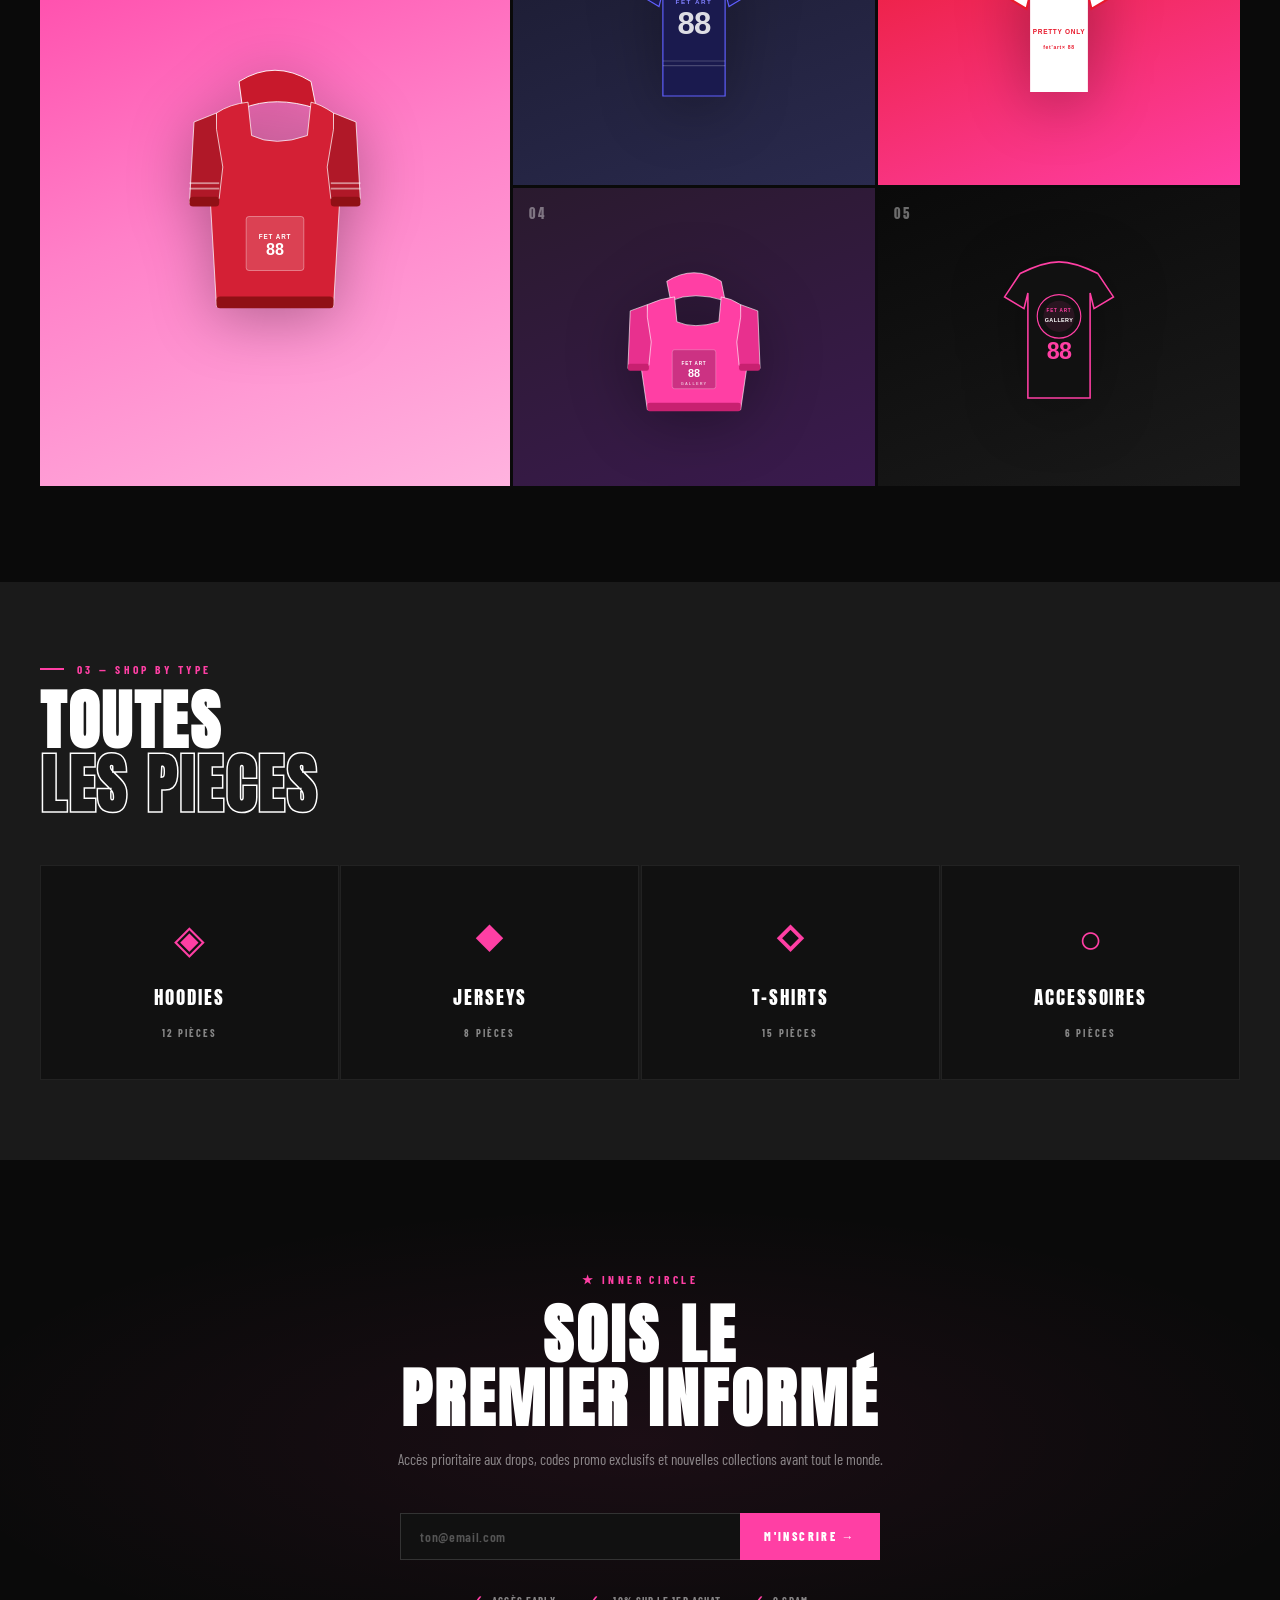
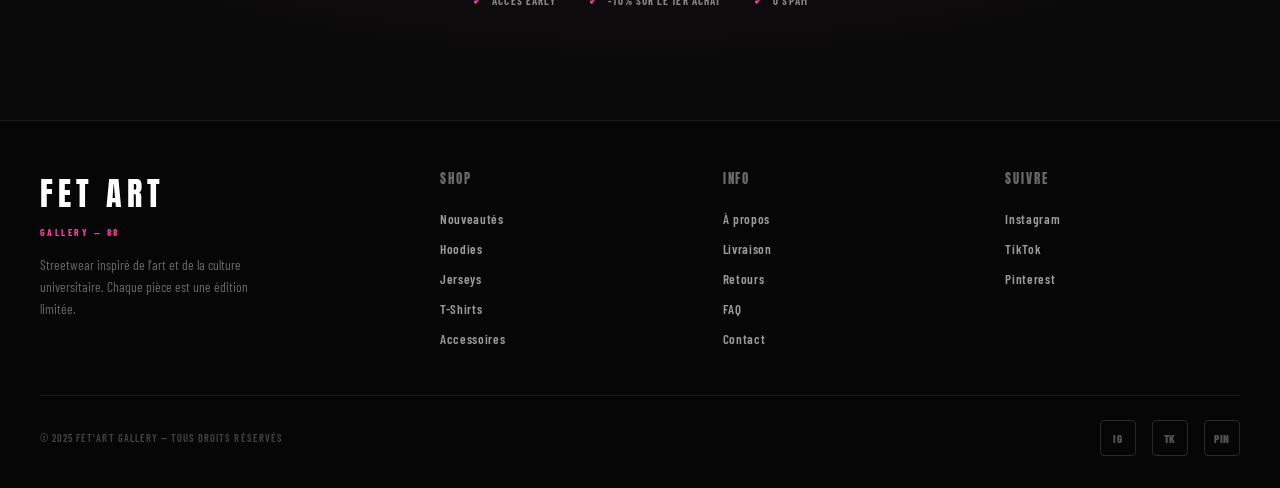
==== commit 0165ae1a: "shop_now_Add" ====
--- a/index.html
+++ b/index.html
@@ -31,7 +31,7 @@
     <li><a href="#lookbook">Lookbook</a></li>
     <li><a href="#categories">Catégories</a></li>
     <li><a href="https://www.instagram.com/fetartgallery/" target="_blank">Instagram</a></li>
-    <li><a href="#newsletter" class="nav-cta">Shop Now</a></li>
+    <li><a href="fetart-shop.html" class="nav-cta">Shop Now</a></li>
   </ul>
 </nav>
 
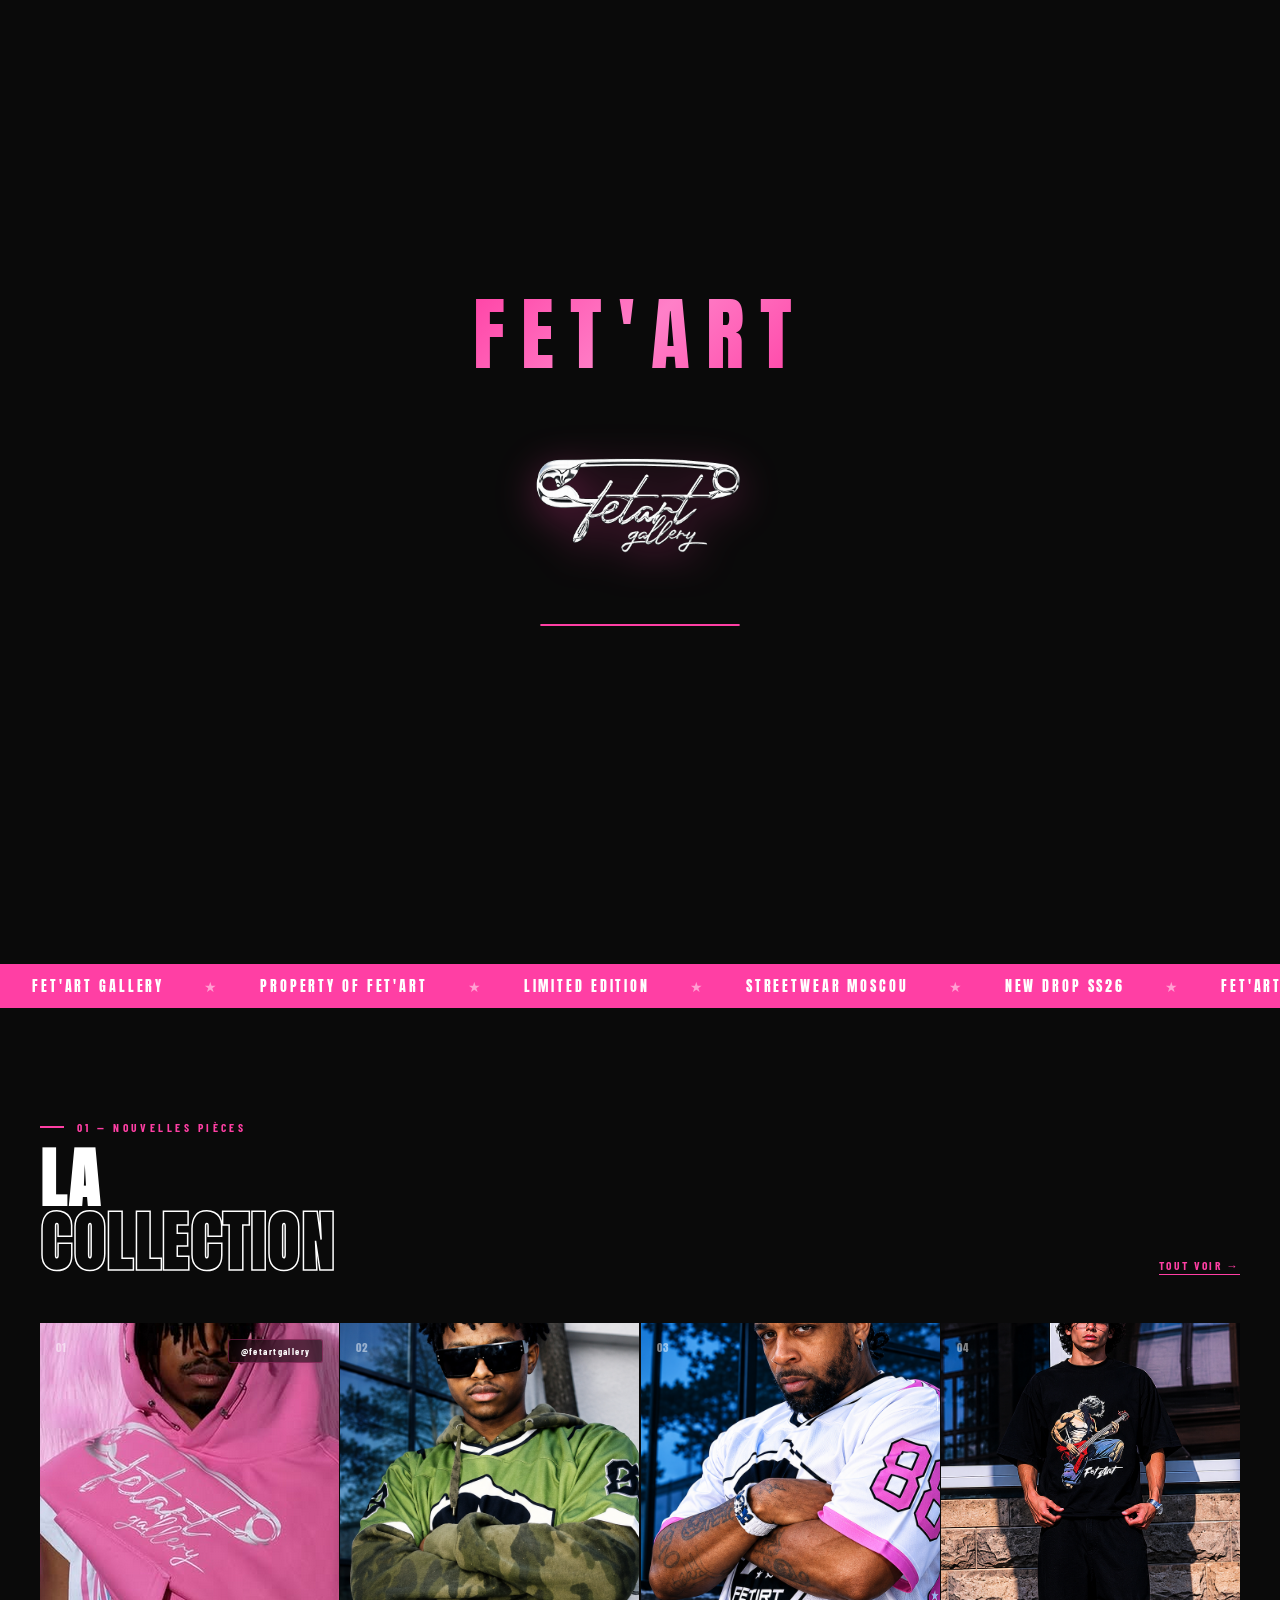
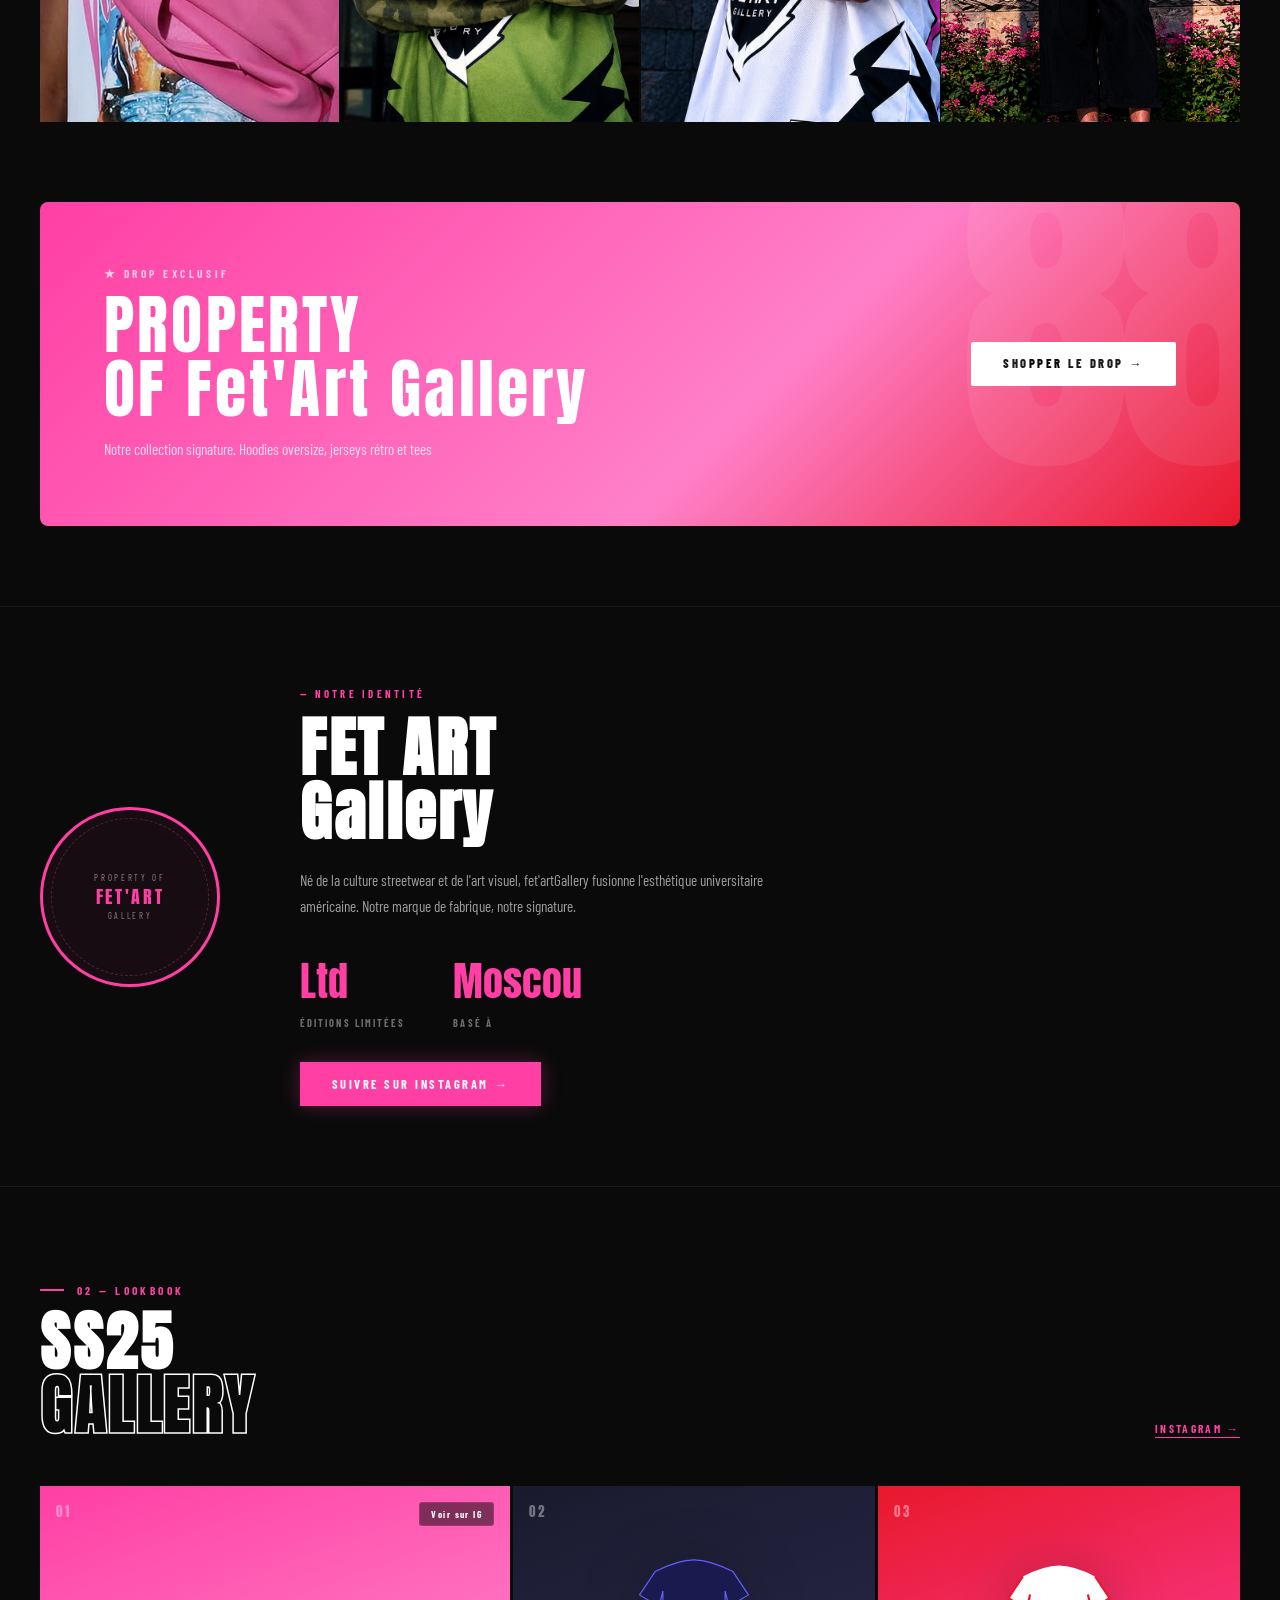
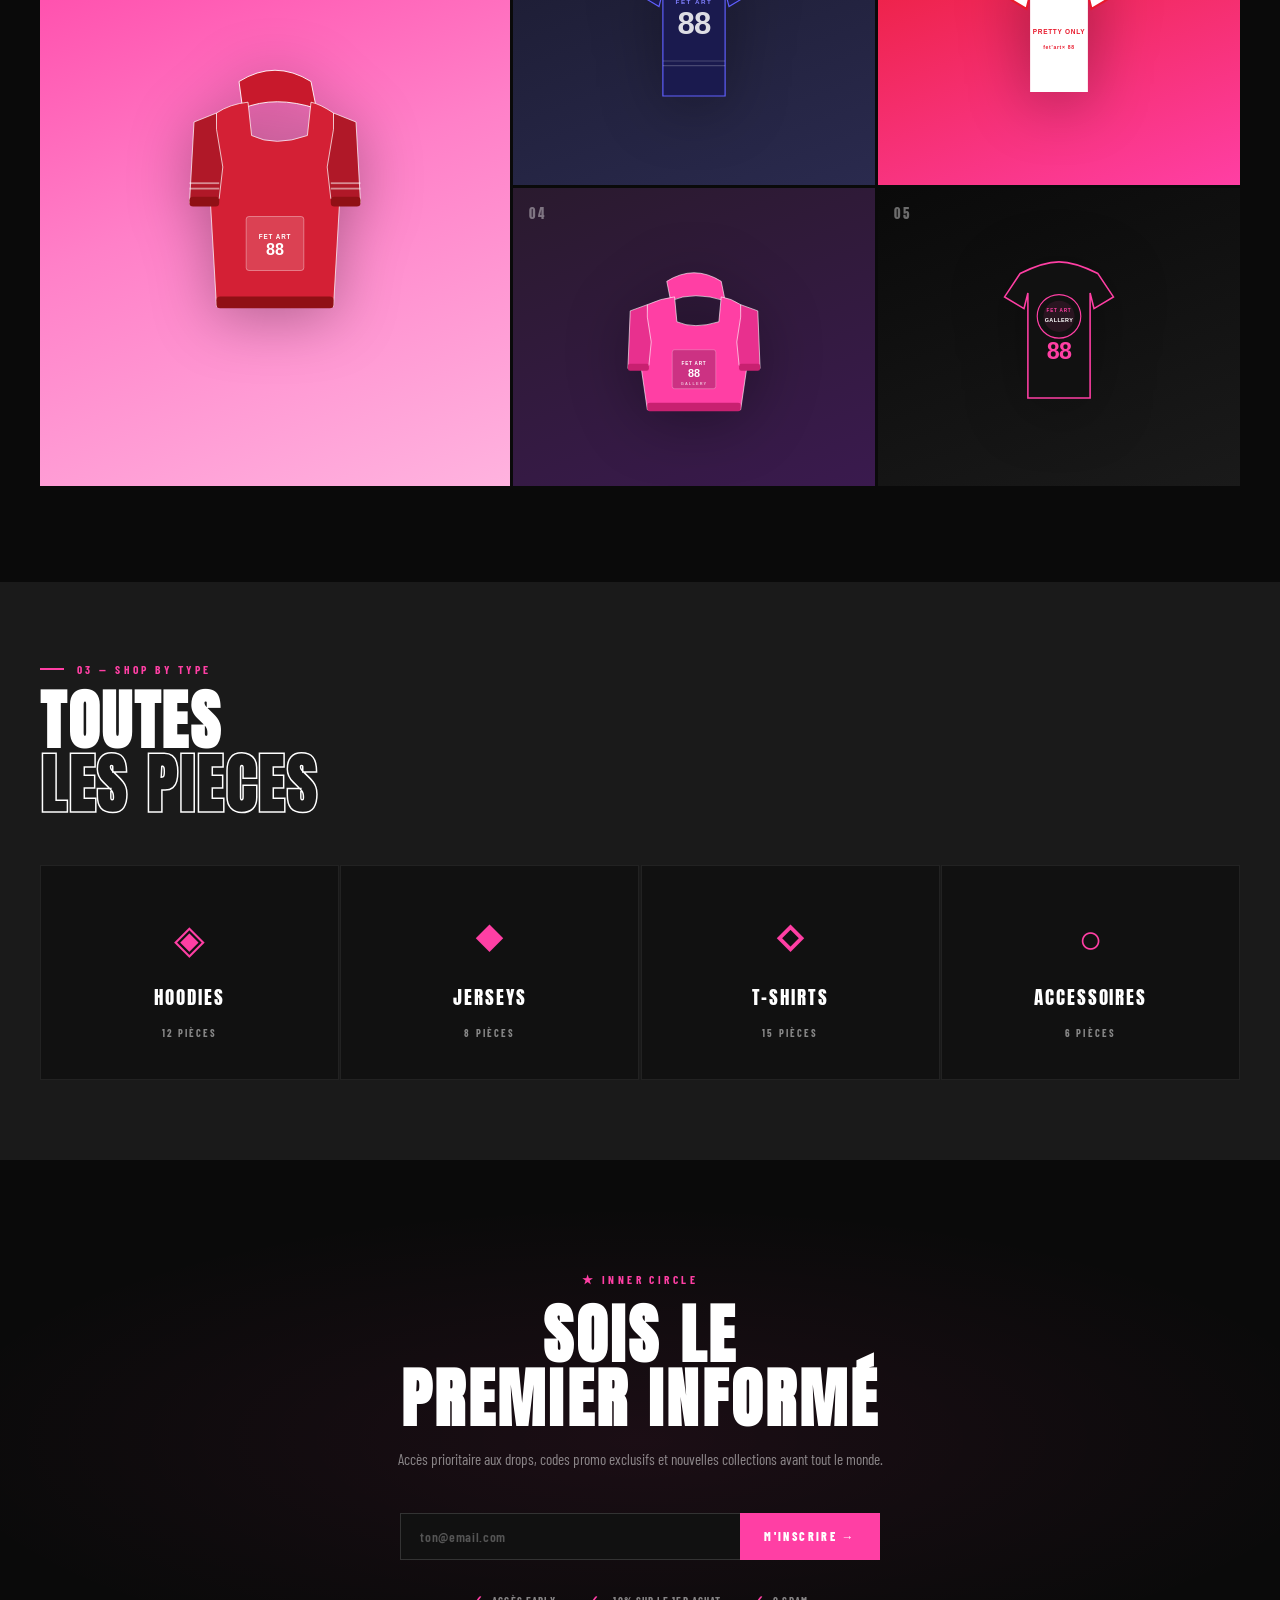
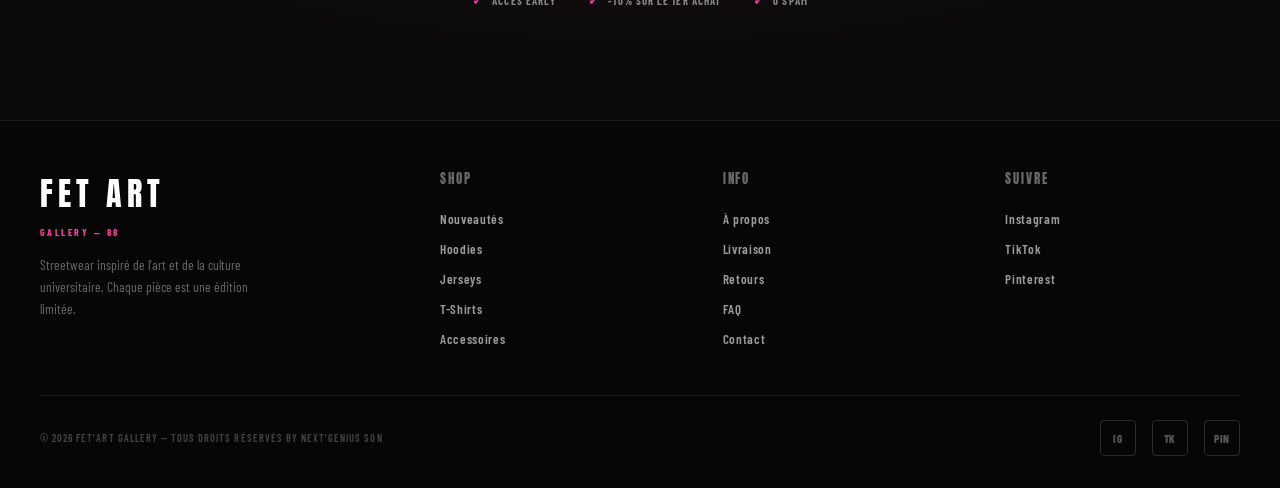
==== commit caee9828: "next'genius Son Co-authored-by: Copilot <copilot@github.com>" ====
--- a/index.html
+++ b/index.html
@@ -1,3 +1,4 @@
+<!-- by Barry Mamadou Hassimiou-->
 <!DOCTYPE html>
 <html lang="fr">
 <head>
@@ -11,7 +12,7 @@
 </head>
 <body>
 
-
+<!-- pour les paiments on utilisera Stripe, à implementer mais je pense c'est pyant donc a verrifier avant  -->
 <!-- LOADER -->
 <div class="loader" id="loader">
   <div class="loader-logo">FET'ART</div>
@@ -416,7 +417,7 @@
     </div>
   </div>
   <div class="footer-bottom">
-    <div class="footer-copy">© 2025 Fet'art Gallery — Tous droits réservés</div>
+    <div class="footer-copy">© 2026 Fet'art Gallery — Tous droits réservés by Next'Genius Son</div>
     <div class="footer-social">
       <a href="https://www.instagram.com/fetartgallery/" class="social-btn" target="_blank">IG</a>
       <a href="#" class="social-btn">TK</a>
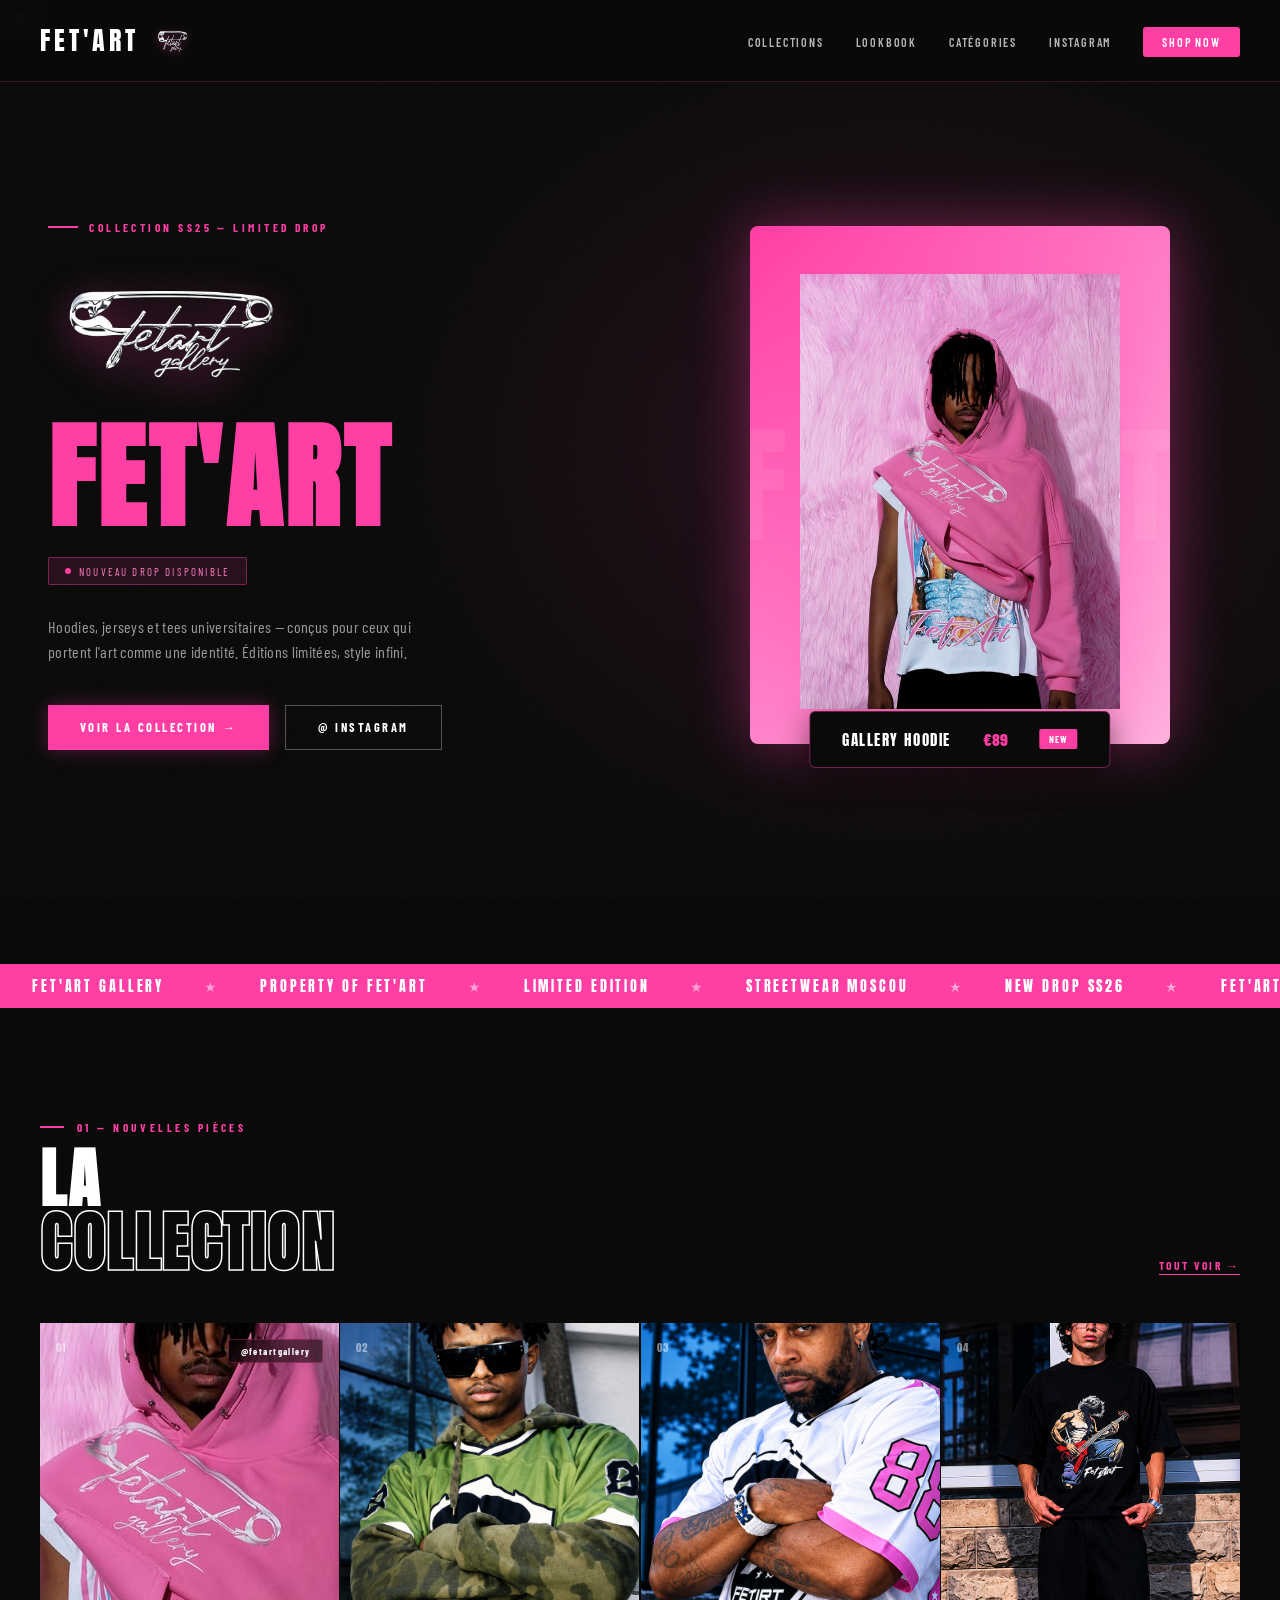
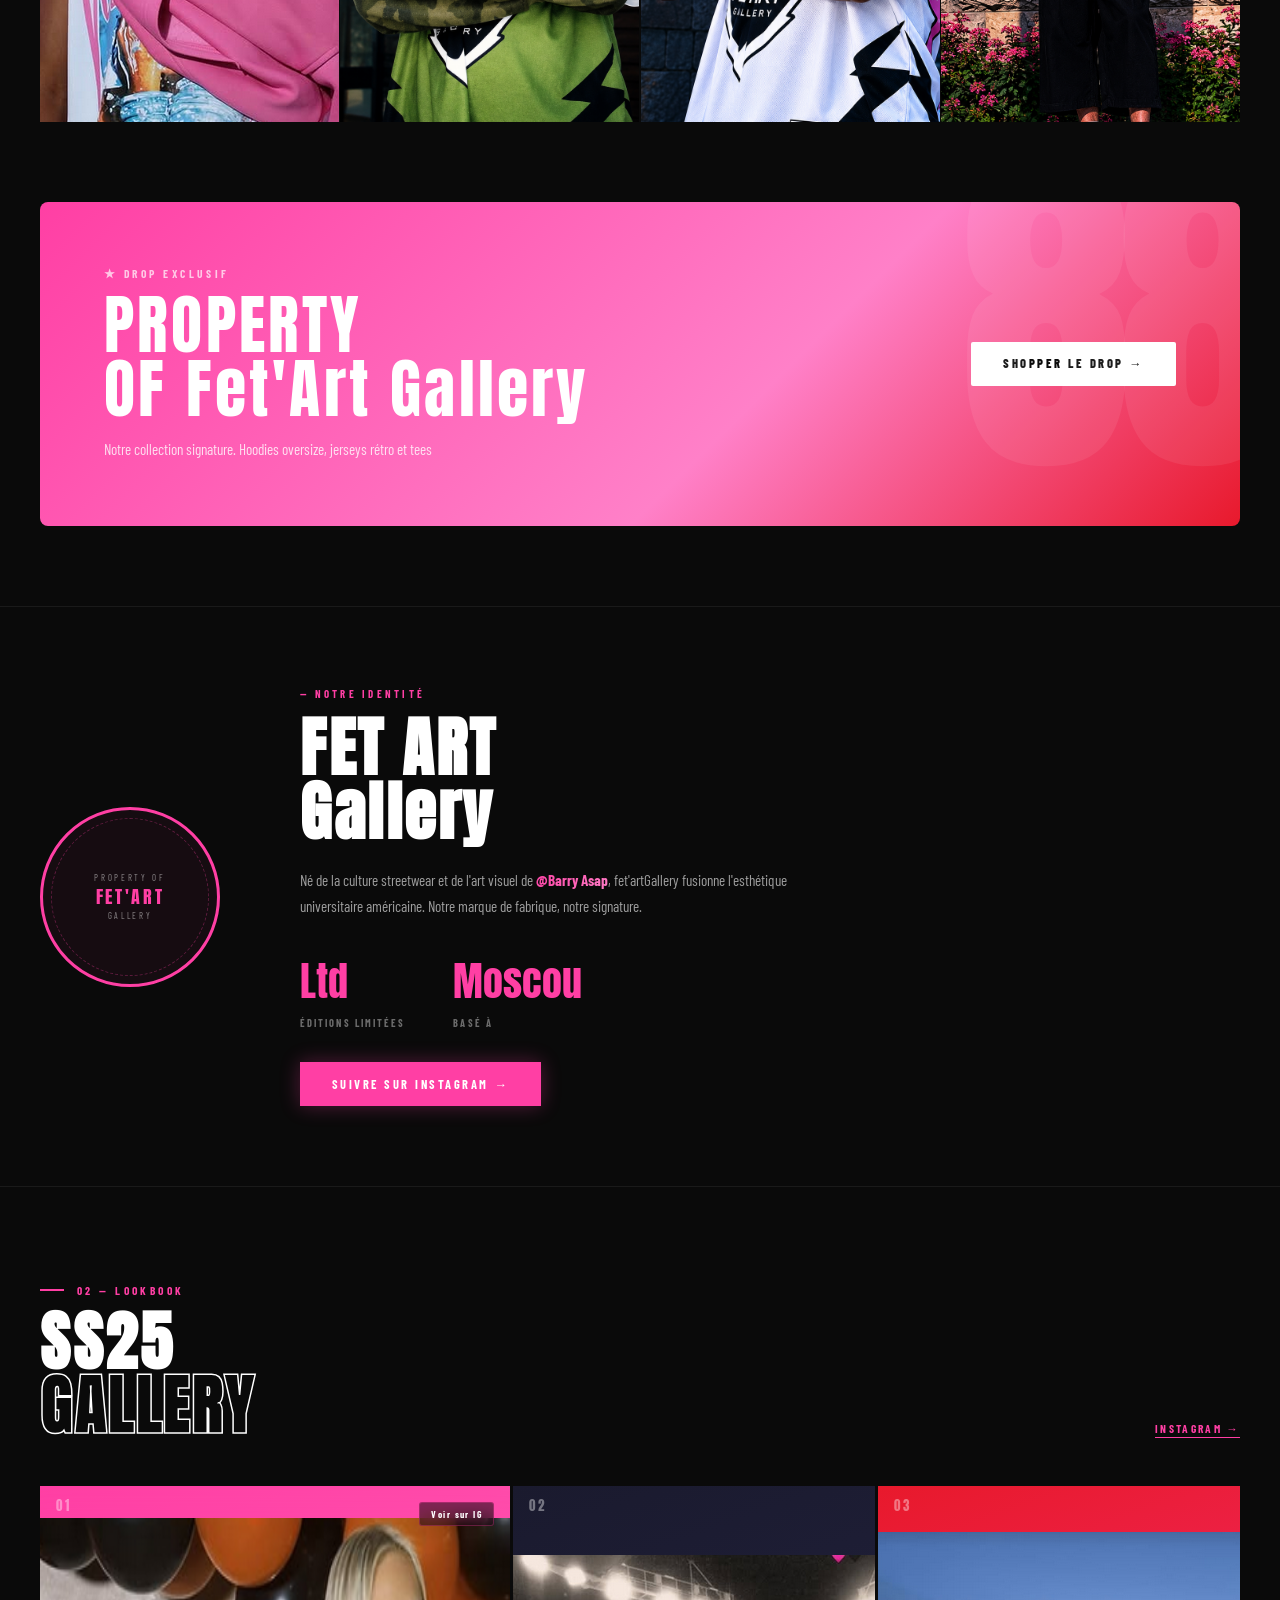
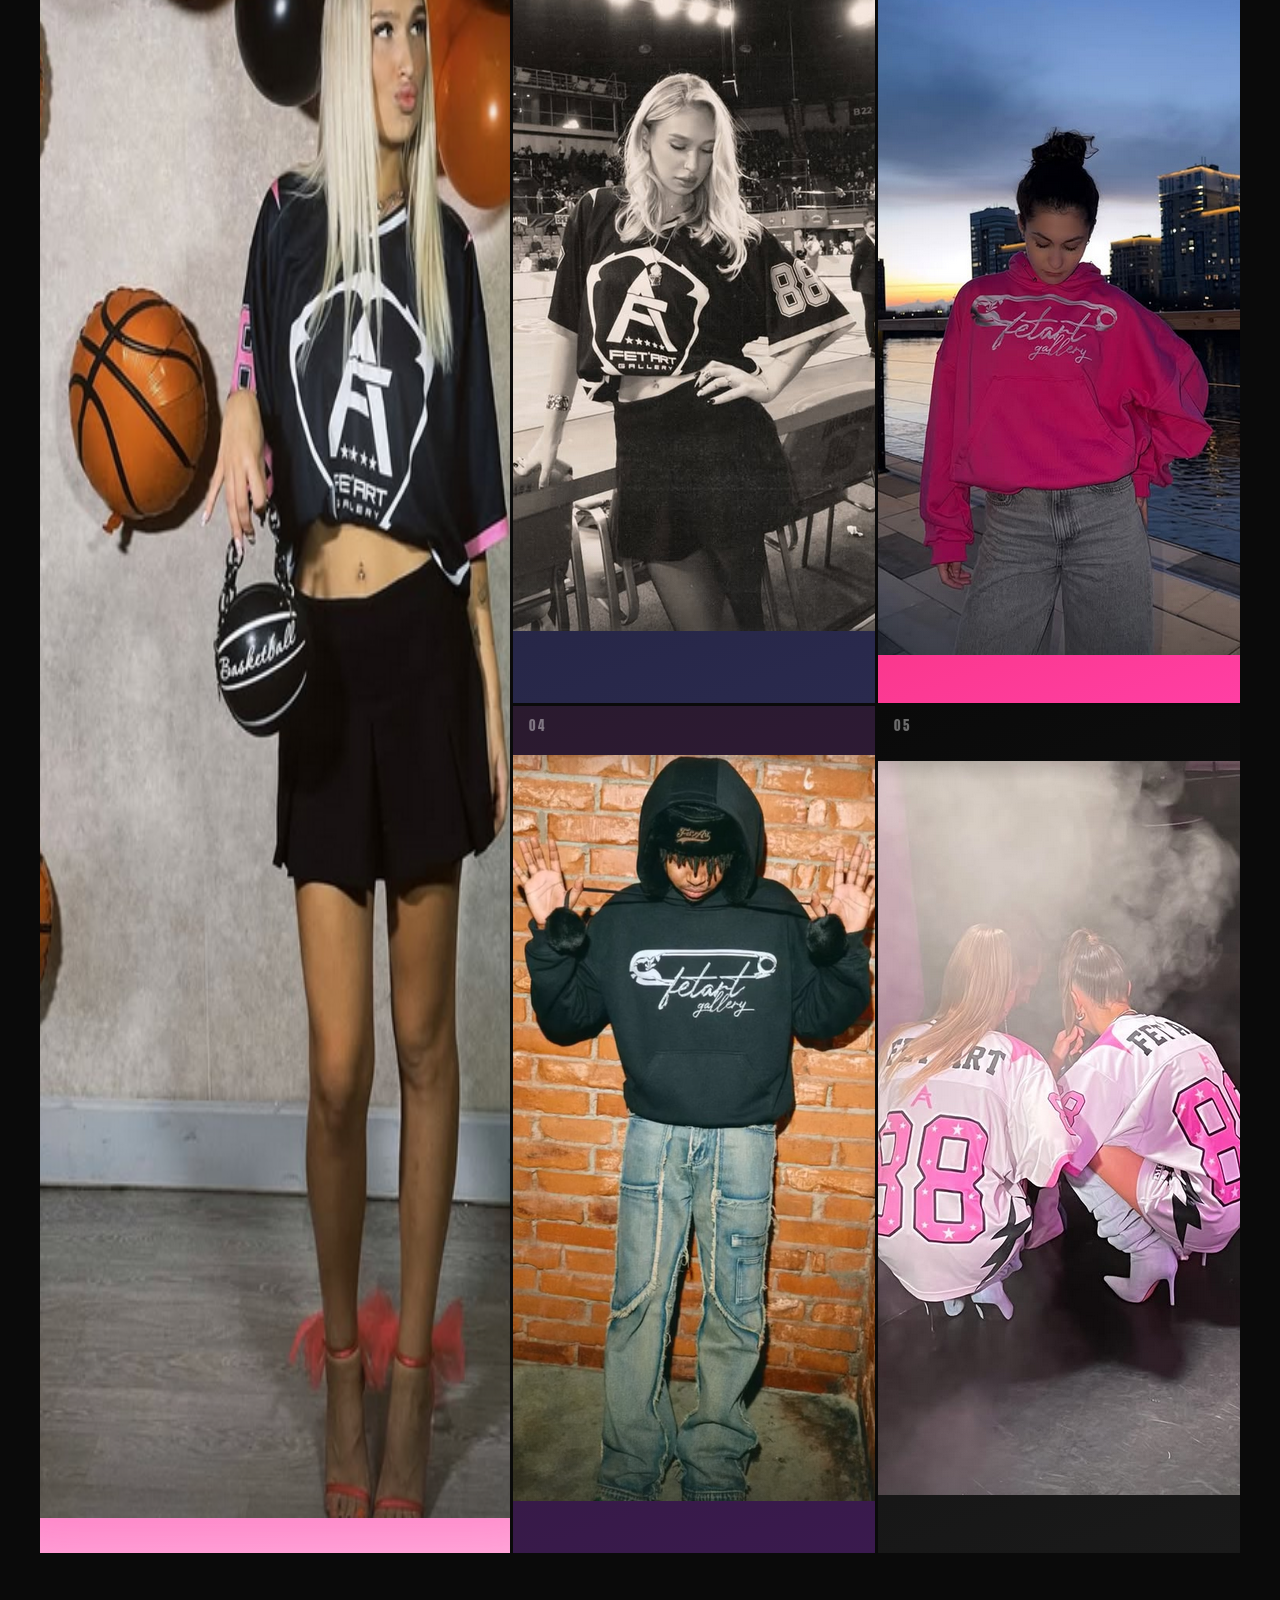
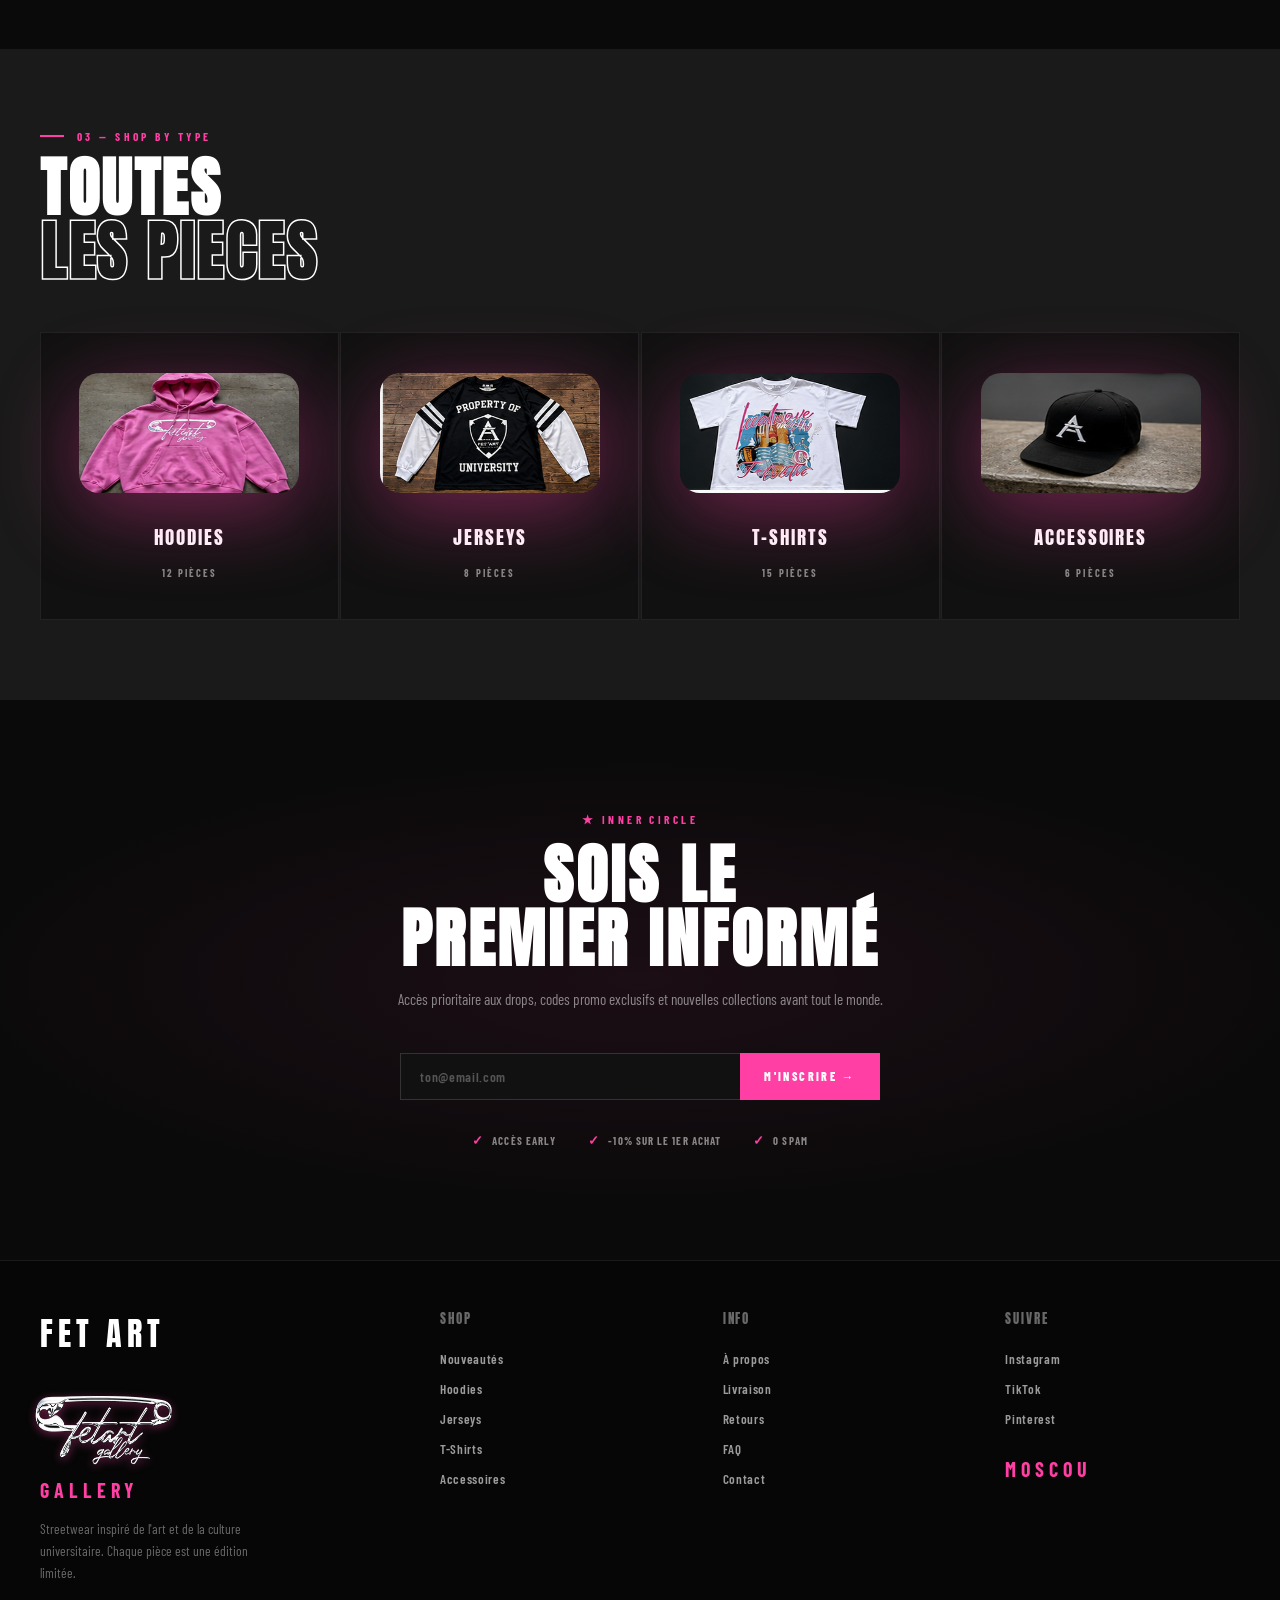
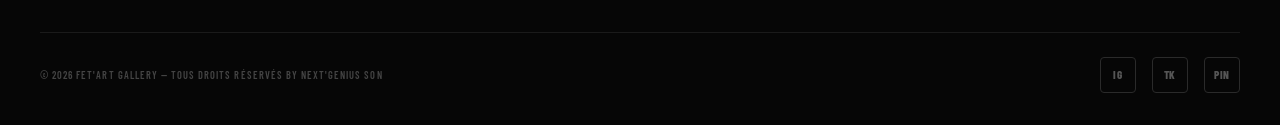
==== commit 1b80fd10: "adding_better-responsive Co-authored-by: Copilot <copilot@github.com>" ====
--- a/index.html
+++ b/index.html
@@ -190,7 +190,7 @@
   <div class="univ-content">
     <div class="univ-tag reveal">— Notre identité</div>
     <h2 class="univ-title reveal" style="transition-delay:0.1s">FET ART<br>Gallery</h2>
-    <p class="univ-desc reveal" style="transition-delay:0.15s">Né de la culture streetwear et de l'art visuel, fet'artGallery fusionne l'esthétique universitaire américaine. Notre marque de fabrique, notre signature.</p>
+    <p class="univ-desc reveal" style="transition-delay:0.15s">Né de la culture streetwear et de l'art visuel de <span class="asap"><a href="https://www.instagram.com/barryasap/" target="_blank">@Barry Asap</a></span>, fet'artGallery fusionne l'esthétique universitaire américaine. Notre marque de fabrique, notre signature.</p>
     <div class="univ-stats reveal" style="transition-delay:0.2s">
       <div class="stat-block">
         <span class="stat-num">Ltd</span>
@@ -218,22 +218,7 @@
     <div class="look-item reveal" style="transition-delay:0.05s">
       <div class="look-bg look-bg-1">
         <div class="look-inner-content">
-          <svg viewBox="0 0 200 300" xmlns="http://www.w3.org/2000/svg" width="180" class="product-shape">
-            <path d="M60 35 Q100 10 140 35 L146 65 Q100 50 64 65 Z" fill="#C8192C" stroke="white" stroke-width="1"/>
-            <path d="M35 70 L28 165 L35 285 L165 285 L172 165 L165 70 Q150 60 140 58 L136 95 Q100 108 74 95 L70 58 Q50 60 35 70Z" fill="#D42035" stroke="white" stroke-width="0.8"/>
-            <path d="M35 70 L10 80 L5 170 L38 165 L42 130 L35 88Z" fill="#B01828" stroke="white" stroke-width="0.8"/>
-            <path d="M165 70 L190 80 L195 170 L162 165 L158 130 L165 88Z" fill="#B01828" stroke="white" stroke-width="0.8"/>
-            <rect x="5" y="163" width="33" height="11" rx="4" fill="#901015"/>
-            <rect x="162" y="163" width="33" height="11" rx="4" fill="#901015"/>
-            <rect x="35" y="274" width="130" height="13" rx="4" fill="#901015"/>
-            <rect x="68" y="185" width="64" height="60" rx="3" fill="rgba(255,255,255,0.15)" stroke="rgba(255,255,255,0.4)" stroke-width="1"/>
-            <text x="100" y="210" text-anchor="middle" font-family="sans-serif" font-size="7" font-weight="900" fill="white" letter-spacing="1">FET ART</text>
-            <text x="100" y="228" text-anchor="middle" font-family="sans-serif" font-size="18" font-weight="900" fill="white">88</text>
-            <line x1="5" y1="148" x2="38" y2="148" stroke="white" stroke-width="2" opacity="0.5"/>
-            <line x1="5" y1="154" x2="38" y2="154" stroke="white" stroke-width="2" opacity="0.5"/>
-            <line x1="162" y1="148" x2="195" y2="148" stroke="white" stroke-width="2" opacity="0.5"/>
-            <line x1="162" y1="154" x2="195" y2="154" stroke="white" stroke-width="2" opacity="0.5"/>
-          </svg>
+          <img src="vous2.PNG" class="collections-center">
         </div>
       </div>
       <span class="look-number">01</span>
@@ -247,13 +232,7 @@
     <div class="look-item reveal" style="transition-delay:0.1s">
       <div class="look-bg look-bg-2">
         <div class="look-inner-content">
-          <svg viewBox="0 0 180 200" xmlns="http://www.w3.org/2000/svg" width="140" class="product-shape">
-            <path d="M40 20 L20 50 L45 65 L50 45 L50 180 L130 180 L130 45 L135 65 L160 50 L140 20 Q110 5 90 5 Q70 5 40 20Z" fill="#1A1A4E" stroke="#6060FF" stroke-width="1.5"/>
-            <text x="90" y="100" text-anchor="middle" font-family="sans-serif" font-size="40" font-weight="900" fill="white" opacity="0.85" letter-spacing="-1">88</text>
-            <text x="90" y="62" text-anchor="middle" font-family="sans-serif" font-size="8" font-weight="700" fill="#8080FF" letter-spacing="2">FET ART</text>
-            <line x1="50" y1="135" x2="130" y2="135" stroke="white" stroke-width="1.5" opacity="0.2"/>
-            <line x1="50" y1="141" x2="130" y2="141" stroke="white" stroke-width="1.5" opacity="0.2"/>
-          </svg>
+          <img src="vous3.PNG" alt="" srcset="">
         </div>
       </div>
       <span class="look-number">02</span>
@@ -266,13 +245,7 @@
     <div class="look-item reveal" style="transition-delay:0.15s">
       <div class="look-bg look-bg-4">
         <div class="look-inner-content">
-          <svg viewBox="0 0 180 200" xmlns="http://www.w3.org/2000/svg" width="130" class="product-shape">
-            <path d="M40 20 L20 50 L45 65 L50 45 L50 180 L130 180 L130 45 L135 65 L160 50 L140 20 Q110 5 90 5 Q70 5 40 20Z" fill="white"/>
-            <path d="M40 20 L20 50 L45 65 L50 45" fill="none" stroke="#E8192C" stroke-width="3"/>
-            <path d="M140 20 L160 50 L135 65 L130 45" fill="none" stroke="#E8192C" stroke-width="3"/>
-            <text x="90" y="100" text-anchor="middle" font-family="sans-serif" font-size="9" font-weight="900" fill="#E8192C" letter-spacing="1">PRETTY ONLY</text>
-            <text x="90" y="120" text-anchor="middle" font-family="sans-serif" font-size="7" font-weight="700" fill="#E8192C" letter-spacing="1">fet'art× 88</text>
-          </svg>
+         <img src="vous4.PNG" alt="" srcset="">
         </div>
       </div>
       <span class="look-number">03</span>
@@ -285,19 +258,7 @@
     <div class="look-item reveal" style="transition-delay:0.2s">
       <div class="look-bg look-bg-3">
         <div class="look-inner-content">
-          <svg viewBox="0 0 180 200" xmlns="http://www.w3.org/2000/svg" width="140" class="product-shape">
-            <path d="M55 30 Q90 8 125 30 L130 55 Q90 42 60 55 Z" fill="#FF3FA4" stroke="white" stroke-width="0.8"/>
-            <path d="M30 60 L22 140 L30 195 L150 195 L158 140 L150 60 Q138 52 125 50 L122 82 Q90 92 68 82 L65 50 Q47 52 30 60Z" fill="#FF3FA4" stroke="white" stroke-width="0.8"/>
-            <path d="M30 60 L8 68 L5 142 L32 138 L35 108 L30 76Z" fill="#E8308E" stroke="white" stroke-width="0.8"/>
-            <path d="M150 60 L172 68 L175 142 L148 138 L145 108 L150 76Z" fill="#E8308E" stroke="white" stroke-width="0.8"/>
-            <rect x="5" y="136" width="27" height="9" rx="3" fill="#C82070"/>
-            <rect x="148" y="136" width="27" height="9" rx="3" fill="#C82070"/>
-            <rect x="30" y="186" width="120" height="11" rx="3" fill="#C82070"/>
-            <rect x="62" y="118" width="56" height="50" rx="3" fill="rgba(0,0,0,0.2)" stroke="rgba(255,255,255,0.3)" stroke-width="1"/>
-            <text x="90" y="138" text-anchor="middle" font-family="sans-serif" font-size="6" font-weight="900" fill="white" letter-spacing="1">FET ART</text>
-            <text x="90" y="153" text-anchor="middle" font-family="sans-serif" font-size="14" font-weight="900" fill="white">88</text>
-            <text x="90" y="163" text-anchor="middle" font-family="sans-serif" font-size="5" font-weight="700" fill="rgba(255,255,255,0.7)" letter-spacing="1.5">GALLERY</text>
-          </svg>
+          <img src="vous5.PNG" alt="" srcset="">
         </div>
       </div>
       <span class="look-number">04</span>
@@ -310,20 +271,22 @@
     <div class="look-item reveal" style="transition-delay:0.25s">
       <div class="look-bg look-bg-5">
         <div class="look-inner-content">
-          <svg viewBox="0 0 180 200" xmlns="http://www.w3.org/2000/svg" width="140" class="product-shape">
-            <path d="M40 20 L20 50 L45 65 L50 45 L50 180 L130 180 L130 45 L135 65 L160 50 L140 20 Q110 5 90 5 Q70 5 40 20Z" fill="#111" stroke="#FF3FA4" stroke-width="2"/>
-            <circle cx="90" cy="75" r="28" fill="none" stroke="#FF3FA4" stroke-width="1.5"/>
-            <circle cx="90" cy="75" r="20" fill="rgba(255,63,164,0.1)"/>
-            <text x="90" y="70" text-anchor="middle" font-family="sans-serif" font-size="6" font-weight="900" fill="#FF3FA4" letter-spacing="1">FET ART</text>
-            <text x="90" y="82" text-anchor="middle" font-family="sans-serif" font-size="7" font-weight="900" fill="white" letter-spacing="0.5">GALLERY</text>
-            <text x="90" y="130" text-anchor="middle" font-family="sans-serif" font-size="30" font-weight="900" fill="#FF3FA4" letter-spacing="-1">88</text>
-          </svg>
+          <img src="vous1.PNG" alt="" srcset="">
         </div>
       </div>
       <span class="look-number">05</span>
       <div class="look-caption">
         <div class="look-caption-name">TEE CIRCLE BLACK</div>
         <div class="look-caption-ref">Collection SS25 — €55</div>
+      </div>
+            <text x="90" y="163" text-anchor="middle" font-family="sans-serif" font-size="5" font-weight="700" fill="rgba(255,255,255,0.7)" letter-spacing="1.5">GALLERY</text>
+          </svg>
+        </div>
+      </div>
+      <span class="look-number">04</span>
+      <div class="look-caption">
+        <div class="look-caption-name">HOODIE FULL PINK</div>
+        <div class="look-caption-ref">Collection SS25 — €89</div>
       </div>
     </div>
   </div>
@@ -339,22 +302,22 @@
   </div>
   <div class="cat-grid" style="margin-top:3rem">
     <div class="cat-item reveal" style="transition-delay:0.05s">
-      <div class="cat-icon">◈</div>
+      <div class="cat-icon"><img src="hoddies.png" alt="" srcset="" class="cat-img"></div>
       <div class="cat-name">HOODIES</div>
       <div class="cat-count">12 pièces</div>
     </div>
     <div class="cat-item reveal" style="transition-delay:0.1s">
-      <div class="cat-icon">◆</div>
+      <div class="cat-icon"><img src="jerseys.png" alt="" srcset="" class="cat-img"></div>
       <div class="cat-name">JERSEYS</div>
       <div class="cat-count">8 pièces</div>
     </div>
     <div class="cat-item reveal" style="transition-delay:0.15s">
-      <div class="cat-icon">◇</div>
+      <div class="cat-icon"><img src="t-shirt.png" alt="" srcset="" class="cat-img"></div>
       <div class="cat-name">T-SHIRTS</div>
       <div class="cat-count">15 pièces</div>
     </div>
     <div class="cat-item reveal" style="transition-delay:0.2s">
-      <div class="cat-icon">○</div>
+      <div class="cat-icon"><img src="cap.png" alt="" srcset="" class="cat-img"></div>
       <div class="cat-name">ACCESSOIRES</div>
       <div class="cat-count">6 pièces</div>
     </div>
@@ -384,7 +347,7 @@
   <div class="footer-top">
     <div class="footer-brand">
       <div class="footer-logo-text">FET ART</div>
-      <div class="footer-logo-sub">Gallery — 88</div>
+      <div class="footer-logo-sub">Gallery <img src="logo.png" alt="" class="footer-img"></div>
       <p class="footer-tagline">Streetwear inspiré de l'art et de la culture universitaire. Chaque pièce est une édition limitée.</p>
     </div>
     <div>
@@ -412,8 +375,9 @@
       <ul class="footer-links">
         <li><a href="https://www.instagram.com/fetartgallery/" target="_blank">Instagram</a></li>
         <li><a href="#">TikTok</a></li>
-        <li><a href="#">Pinterest</a></li>
+        <li><a href="#">Pinterest</a></li> <br>
       </ul>
+        <div class="footer-logo-sub">Moscou</div>
     </div>
   </div>
   <div class="footer-bottom">
--- a/style/style.css
+++ b/style/style.css
@@ -36,6 +36,26 @@
   width: 420px;
   height: auto;
   filter: drop-shadow(0 20px 40px rgba(255,63,164,0.4));
+}
+.collections-center{
+  width: 583px;
+  height: 1600px;
+  filter: drop-shadow(0 20px 40px rgba(255,63,164,0.4));
+}
+.cat-img{
+  width: 220px;
+  height: 120px;
+  filter: drop-shadow(0 20px 40px rgba(255,63,164,0.4));
+  border-radius: 20px;
+}
+.asap a {
+  display: inline-flex;
+  align-items: center;
+  gap: 0.5rem;
+  background: linear-gradient(135deg, var(--pink), var(--pink-light));
+  -webkit-background-clip: text;
+  -webkit-text-fill-color: transparent;
+  font-weight: 700;
 }
 .loader-bar { width: 200px; height: 2px; background: #222; border-radius: 99px; overflow: hidden; }
 .loader-bar-fill { height: 100%; width: 0; background: var(--pink); border-radius: 99px; animation: fillBar 1.6s cubic-bezier(.4,0,.2,1) forwards; }
@@ -576,7 +596,7 @@
   letter-spacing: 0.2em;
   color: rgba(255,255,255,0.4);
   position: absolute;
-  top: 1rem; left: 1rem;
+  top: 10px; left: 1rem;
   z-index: 2;
 }
 .look-caption {
@@ -692,7 +712,7 @@
 .footer-top { display: grid; grid-template-columns: 1.5fr 1fr 1fr 1fr; gap: 3rem; margin-bottom: 3rem; }
 .footer-brand {}
 .footer-logo-text { font-family: 'Anton', sans-serif; font-size: 2rem; letter-spacing: 0.15em; color: var(--white); margin-bottom: 0.5rem; }
-.footer-logo-sub { font-size: 0.62rem; font-weight: 700; letter-spacing: 0.25em; color: var(--pink); text-transform: uppercase; margin-bottom: 1rem; }
+.footer-logo-sub { font-size: 20px; font-weight: 700; letter-spacing: 0.25em; color: var(--pink); text-transform: uppercase; margin-bottom: 1rem; }
 .footer-tagline { font-size: 0.85rem; color: rgba(255,255,255,0.4); line-height: 1.6; max-width: 240px; }
 .footer-col-title { font-family: 'Anton', sans-serif; font-size: 0.8rem; letter-spacing: 0.15em; color: rgba(255,255,255,0.4); margin-bottom: 1.2rem; text-transform: uppercase; }
 .footer-links { list-style: none; display: flex; flex-direction: column; gap: 0.7rem; }
@@ -701,6 +721,8 @@
 .footer-bottom { display: flex; justify-content: space-between; align-items: center; border-top: 1px solid #1A1A1A; padding-top: 1.5rem; flex-wrap: wrap; gap: 1rem; }
 .footer-copy { font-size: 0.65rem; font-weight: 600; letter-spacing: 0.1em; color: #444; text-transform: uppercase; }
 .footer-social { display: flex; gap: 1rem; }
+.footer-img { width: 168px; height: 132px; filter: drop-shadow(0 2px 4px rgba(255,63,164,0.4)); margin-left:-126px;}
+
 .social-btn {
   width: 36px; height: 36px;
   border: 1px solid #2A2A2A;
@@ -725,6 +747,7 @@
    .nav-links li {
     display: none;
   }
+  .footer-img { width: 168px; height: 132px; filter: drop-shadow(0 2px 4px rgba(255,63,164,0.4)); margin-left:-16px;}
 
   .nav-links .mobile-visible {
     display: block;
@@ -734,15 +757,16 @@
     padding: 10px 10px 10px 10px;
 }
   .hero-left { padding: 3rem 1.5rem 4rem; }
-  .col-grid { grid-template-columns: repeat(2,1fr); }
+  .col-grid { grid-template-columns: 1fr; }
   .featured-banner { grid-template-columns: 1fr; padding: 2.5rem; margin: 0 1.2rem; }
   .university-strip { grid-template-columns: 1fr; padding: 4rem 1.5rem; gap: 2.5rem; }
   .univ-logo-block { display: none; }
   .lookbook { padding: 4rem 1.5rem; }
-  .lookbook-grid { grid-template-columns: 1fr 1fr; }
+  .lookbook-grid { grid-template-columns: 1fr; }
   .lookbook-grid .look-item:first-child { grid-row: auto; grid-column: 1/-1; }
-  .cat-grid { grid-template-columns: repeat(2,1fr); }
+  .cat-grid { grid-template-columns: 1fr; }
   .footer-top { grid-template-columns: 1fr 1fr; }
-  .collections { padding: 5rem 1.5rem 3rem; }
+  .collections { padding: 5rem 1.5rem 3rem;}
   .newsletter { padding: 4rem 1.5rem; }
-}
+
+}
